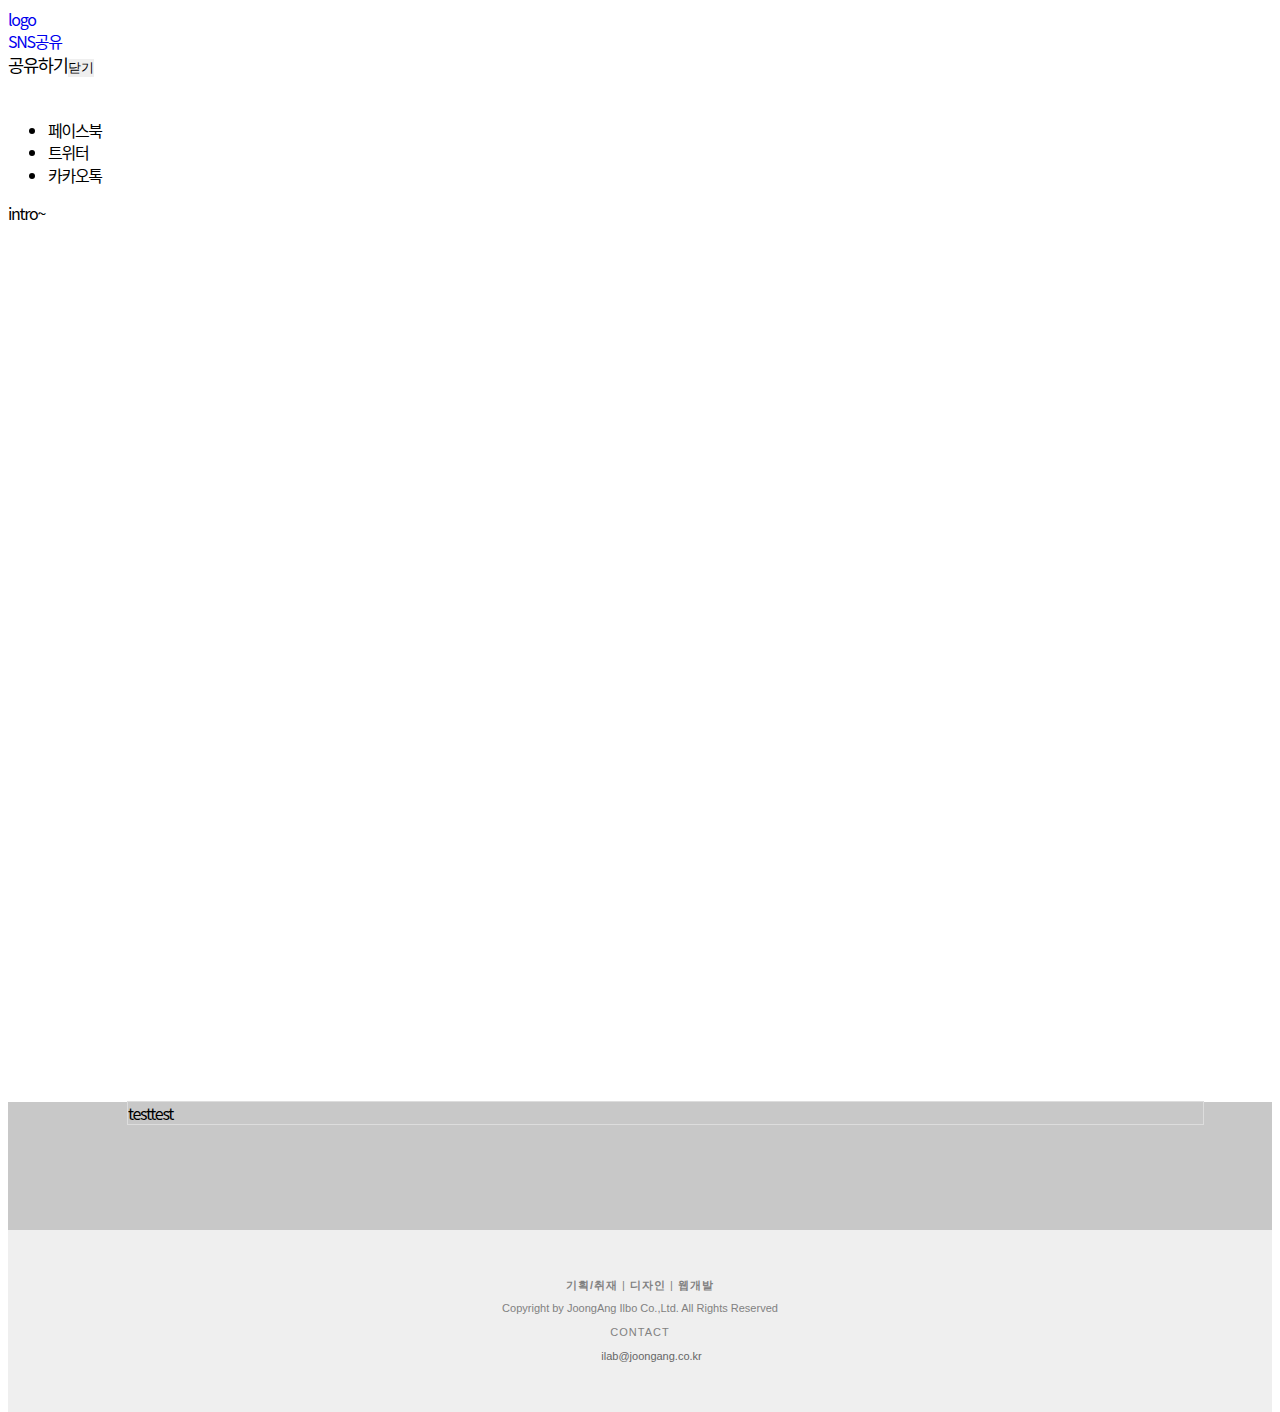
==== mobile/index.html @ ae40630e "default 적용" ====
<!DOCTYPE html>
<html lang="ko">
<head>
    <meta charset="UTF-8">
    <title>mobile page test</title>
    <link rel="shortcut icon" type="image/x-icon" href="/common/img/favicon.ico">
    <meta name="viewport" content="width=device-width, initial-scale=1">
    <meta http-equiv="X-UA-Compatible" content="IE=edge">
    <meta name="mobile-web-app-capable" content="yes">
    <meta name="apple-mobile-web-app-capable" content="yes">
    <meta name="format-detection" content="telephone=no">
    <meta name="description" content="">
    <meta name="author" content="Innovation Lab">
    <meta name="keyword" content="">
    <meta name="twitter:card" content="summary_large_image" />
    <meta name="twitter:title" content="" />
    <meta name="twitter:description" content="">
    <meta name="twitter:image:src" content="">
    <meta property="og:type" content="article">
    <meta property="og:title" content="">
    <meta property="og:description" content="">
    <meta property="og:url" content="">
    <meta property="og:image" content="">
    <meta property="og:image:type" content="image/jpeg">
    <meta property="og:image:width" content="1200">
    <meta property="og:image:height" content="628">
    <meta property="og:site_name" content="">
    <meta property="og:locale" content="ko_KR">
    <meta property="article:author" content="">
    <meta property="article:publisher" content="">
    
    <script>
        /*
        if( navigator.userAgent.toUpperCase().indexOf("MOBI") < 0) {
            location.replace("/project/ktng_csr/");
        }
        */
    </script>

    <!-- Content Style -->
    <!--
    <link rel="stylesheet" href="/common/css/common_m.css?v=1">
    <link rel="stylesheet" href="/project/ktng_csr/css/swiper.min.css">
    <link rel="stylesheet" href="/project/ktng_csr/mobile/css/style.css?v=8">
    -->
    <link rel="stylesheet" href="https://innovationlab.co.kr/common/css/common_m.css?v=1">
    <link rel="stylesheet" href="../css/swiper.min.css">
    <link rel="stylesheet" href="css/mobile_style.css">
    <!-- // Content Style -->

    <!-- Common JS -->
    <!--
    <script src="/project/ktng_csr/js/jquery-1.12.4.min.js"></script>
    <script src="/common/js/transparency.js"></script>
    <script src="/common/js/jquery.utils.js"></script>
    <script src="/common/js/utils.js"></script>
    <script src="/common/js/layout.js"></script>
    <script src="/common/js/kakao.min.js"></script>
    <script src="https://developers.kakao.com/sdk/js/kakao.min.js"></script>
    -->
    <script src="../js/jquery-2.2.4.min.js"></script>
    <!-- // Common JS -->

    <!-- Custom JS -->
    <!--
    <script src="/project/ktng_csr/js/TweenMax.min.js"></script>
    <script src="/project/ktng_csr/js/ScrollMagic.min.js"></script>
    <script src="/project/ktng_csr/js/animation.gsap.min.js"></script>
    <script src="/project/ktng_csr/js/debug.addIndicators.min.js"></script>
    <script src="/project/ktng_csr/js/swiper.min.js"></script>
    <script src="/project/ktng_csr/mobile/js/functions.js"></script>
    -->
    <!-- <script src="../js/TweenMax.min.js"></script> -->
    <script src="../js/gsap.min.js"></script>
    <script src="../js/MorphSVGPlugin.min.js"></script>
    <script src="../js/DrawSVGPlugin.min.js"></script>
    <script src="../js/ScrollMagic.min.js"></script>
    <script src="../js/ScrollToPlugin.min.3.3.4.js"></script>
    <script src="../js/animation.gsap.min.js"></script>
    <script src="../js/debug.addIndicators.min.js"></script>
    <script src="../js/jquery.rwdImageMaps.min.js"></script>
    <script src="../js/swiper.min.js"></script>
    <script src="../mobile/js/functions.js"></script>
    <!-- // Custom JS -->

    <!-- Default(SNS, Analytics) JS -->
    
</head>
<body>

<div id="viewport">
    <!-- 상단공통 -->
    <div id="roof" class="rooftop on">
        <div class="forehead">
            <div class="brandsolution-logo"><a href="/" title="Innovation Lab"></a></div>
            <div class="brand-identity">
                    <a href="#viewport">
                        <!-- <img src="../img/logo.png?2" alt="SIMMONS" width="55px" height="45px" /> -->
                        logo
                    </a>
            </div>
            <div class="sns-share-box">
                <a href="#snsMore" class="btn-sns-more">SNS공유</a>
            </div>
        </div>
        <!-- SNS공유모달 -->
        <div id="snsMore" class="sns-modal">
            <div class="cover"></div>
            <div class="sns-modal-inner">
                <div class="modal-head">
                    공유하기<button type="button" class="close-modal">닫기</button>
                </div>
                <ul class="sns-list">
                    <li><a onclick="javascript:fnSendSns('facebook');" class="sns-fb" title="facebook"><i></i><span>페이스북</span></a></li>
                    <li><a onclick="javascript:fnSendSns('twitter');" class="sns-tw" title="twitter"><i></i><span>트위터</span></a></li>
                    <li><a onclick="javascript:fnSendSns('kakaotalk','','');"  ontouchend="javascript:fnSendSns('kakaotalk','','');" class="sns-kt"><i></i><span>카카오톡</span></a></li>
                </ul>
            </div>
        </div>
        <!-- //SNS공유모달 -->
    </div>
    <!-- //상단공통 -->
    <!-- 콘텐츠 -->
    <main id="container" class="content_wrap">
        <section id="intro">
            intro~
        </section>

        <section id="feature1" class="ja_section_wrap" ja-section-title="섹션1">
            <div class="box">
                testtest
            </div>
        </section>

        <div class="copyright">
            <div class="wrap">
                <div class="copy_left">
                    <p class="p-text">
                        <span class="bold">기획/취재</span> |
                        <span class="bold">디자인</span> |
                        <span class="bold">웹개발</span>
                    </p>
                    <p>Copyright by JoongAng Ilbo Co.,Ltd. All Rights Reserved</p>
                </div>

                <div class="copy_right">
                    <p class="p-text"><span class="">CONTACT</span></p>
                    <p class="p_colnom"><a href="mailto:ilab@joongang.co.kr" id="btnContact" class="footer_mail"><i></i> ilab@joongang.co.kr</a></p>
                </div>
            </div>
        </div>
    </main>
<!-- // 콘텐츠 -->
<!-- <input type="hidden" id="jaHeightSec" value="20"> -->
</div>
</body>
</html>
---- mobile/css/mobile_style.css ----
@charset "UTF-8";
@font-face {
  font-family: 'Noto Serif';
  font-weight: 400;
  src: url("../../fonts/NotoSerifKR-Regular.eot");
  src: url("../../fonts/NotoSerifKR-Regular.woff") format("woff"), url("../../fonts/NotoSerifKR-Regular.otf") format("truetype");
}

@font-face {
  font-family: 'Noto Sans CJK KR';
  font-weight: 100;
  src: url("../../fonts/NotoSansCJKkr-Thin.eot");
  src: url("../../fonts/NotoSansCJKkr-Thin.woff") format("woff"), url("../../fonts/NotoSansCJKkr-Thin.otf") format("truetype");
}

@font-face {
  font-family: 'Noto Sans CJK KR';
  font-weight: 200;
  src: url("../../fonts/NotoSansCJKkr-Light.eot");
  src: url("../../fonts/NotoSansCJKkr-Light.woff") format("woff"), url("../../fonts/NotoSansCJKkr-Light.otf") format("truetype");
}

@font-face {
  font-family: 'Noto Sans CJK KR';
  font-weight: 300;
  src: url("../../fonts/NotoSansCJKkr-DemiLight.eot");
  src: url("../../fonts/NotoSansCJKkr-DemiLight.woff") format("woff"), url("../../fonts/NotoSansCJKkr-DemiLight.otf") format("truetype");
}

@font-face {
  font-family: 'Noto Sans CJK KR';
  font-weight: 400;
  src: url("../../fonts/NotoSansCJKkr-Regular.eot");
  src: url("../../fonts/NotoSansCJKkr-Regular.woff") format("woff"), url("../../fonts/NotoSansCJKkr-Regular.otf") format("truetype");
}

@font-face {
  font-family: 'Noto Sans CJK KR';
  font-weight: 500;
  src: url("../../fonts/NotoSansCJKkr-Medium.eot");
  src: url("../../fonts/NotoSansCJKkr-Medium.woff") format("woff"), url("../../fonts/NotoSansCJKkr-Medium.otf") format("truetype");
}

@font-face {
  font-family: 'Noto Sans CJK KR';
  font-weight: 600;
  src: url("../../fonts/NotoSansCJKkr-Bold.eot");
  src: url("../../fonts/NotoSansCJKkr-Bold.woff") format("woff"), url("../../fonts/NotoSansCJKkr-Bold.otf") format("truetype");
}

@font-face {
  font-family: 'Noto Sans CJK KR';
  font-weight: 700;
  src: url("../../fonts/NotoSansCJKkr-Black.eot");
  src: url("../../fonts/NotoSansCJKkr-Black.woff") format("woff"), url("../../fonts/NotoSansCJKkr-Black.otf") format("truetype");
}

body {
  height: 100vh;
  font-family: 'Noto Sans CJK KR', sans-serif;
  line-height: 1.4;
  letter-spacing: -0.08em;
}

h2, h3 {
  font-family: 'Noto Sans CJK KR', sans-serif;
}

h2 {
  font-size: 1.563rem;
  line-height: 1.25;
  letter-spacing: -0.062em;
  color: #1d1d1d;
  font-weight: normal;
}

h2 + p {
  max-width: 600px;
  font-size: 1rem;
}

h2 strong {
  font-weight: 600;
}

section {
  position: relative;
  padding: 2.8125rem 0;
}

a {
  text-decoration: none;
}

em {
  font-style: normal;
}

button {
  padding: 0;
  border: 0 none;
  cursor: pointer;
}

* {
  -webkit-box-sizing: border-box;
          box-sizing: border-box;
}

p {
  word-break: keep-all;
}

.hide {
  position: absolute;
  width: 0;
  height: 0;
  overflow: hidden;
  font: 0/0 Sans-serif;
  visibility: hidden;
}

:focus {
  outline: none;
}

.sns-modal .modal-head {
  height: 50px;
  font-size: 1.1em;
}

.brand-identity img {
  top: 0;
}

.video_wrap {
  font: 0/0 arial;
}

video {
  display: block;
  width: 100%;
}

/* 하단 카피라이트 관련 클레스 영역 */
.copyright {
  font-family: sans-serif;
  position: relative;
  padding: 40px 0;
  text-align: center;
  font-size: .75rem;
  font-weight: 200;
  background: #efefef;
  color: #818181;
}

.copyright p {
  letter-spacing: 0;
  height: 16px;
  font-size: .688rem;
  margin: 8px 0;
}

.copyright p .bold {
  font-weight: 700;
}

.copyright p.p-text {
  font-weight: 400;
  letter-spacing: 1px;
  height: 15px;
  margin: 8px 0;
  color: #818181;
}

.copyright p.eng01 {
  font-weight: 400;
  letter-spacing: 1px;
  height: 24px;
  font-size: .6rem;
  padding-top: 0px;
  margin: 0px 0 30px 0;
}

.copyright .copyrightfooter_btnset {
  position: absolute;
  bottom: 0;
  width: 100%;
}

.copyright .copyrightfooter_btnset:after {
  clear: both;
  content: '';
  display: table;
}

.copyright .copyrightfooter_btnset .copy_footer_btn1 {
  text-align: center;
  min-height: 40px;
  line-height: 40px;
  letter-spacing: .5px;
  border-top: 1px solid #ccc;
}

.copyright .copyrightfooter_btnset .copy_footer_btn2 {
  float: left;
  position: relative;
  width: 50%;
  text-align: center;
  min-height: 40px;
  line-height: 40px;
  letter-spacing: .5px;
  border-top: 1px solid #ccc;
}

.copyright .copyrightfooter_btnset .copy_footer_btn2:before {
  content: '';
  position: absolute;
  top: 0;
  left: 0;
  width: 1px;
  height: 100%;
  background: #ccc;
}

.copyright .copyrightfooter_btnset .footer_tel {
  -webkit-transition: color .3s ease;
  transition: color .3s ease;
  color: #818181;
  text-decoration: none;
}

.copyright .copyrightfooter_btnset .footer_tel i {
  top: 2px;
  width: 16px;
  height: 16px;
  background: url(/ilab/img/sprite.png?v=2) no-repeat -170px 0;
  background-size: 200px;
  position: relative;
  display: inline-block;
  margin-right: 0px;
  vertical-align: baseline;
  margin-left: 10px;
  opacity: 0.5;
}

.copyright .footer_mail {
  -webkit-transition: color .3s ease;
  transition: color .3s ease;
  color: #666;
  text-decoration: none;
}

.copyright .footer_mail i {
  width: 18px;
  height: 12px;
  background: url(/ilab/img/sprite.png?v=2) no-repeat -150px 0;
  background-size: 200px;
  position: relative;
  display: inline-block;
  margin-right: 2px;
  vertical-align: baseline;
  opacity: 0.5;
}

/* 하단 카피라이트 관련 클레스 영역 끝 */
#intro {
  min-height: 100vh;
  padding: 0;
  width: 100%;
  overflow: hidden;
}

#feature1 {
  width: 100%;
  height: 10vw;
  padding: 0;
  background: #c8c8c8;
}

#feature1 .box {
  position: absolute;
  width: 84vw;
  top: 0;
  left: 50%;
  margin: 0 0 0 -40vw;
  outline: 1px solid #ddd;
}

.feature1_pin {
  background: #000;
}
/*# sourceMappingURL=mobile_style.css.map */
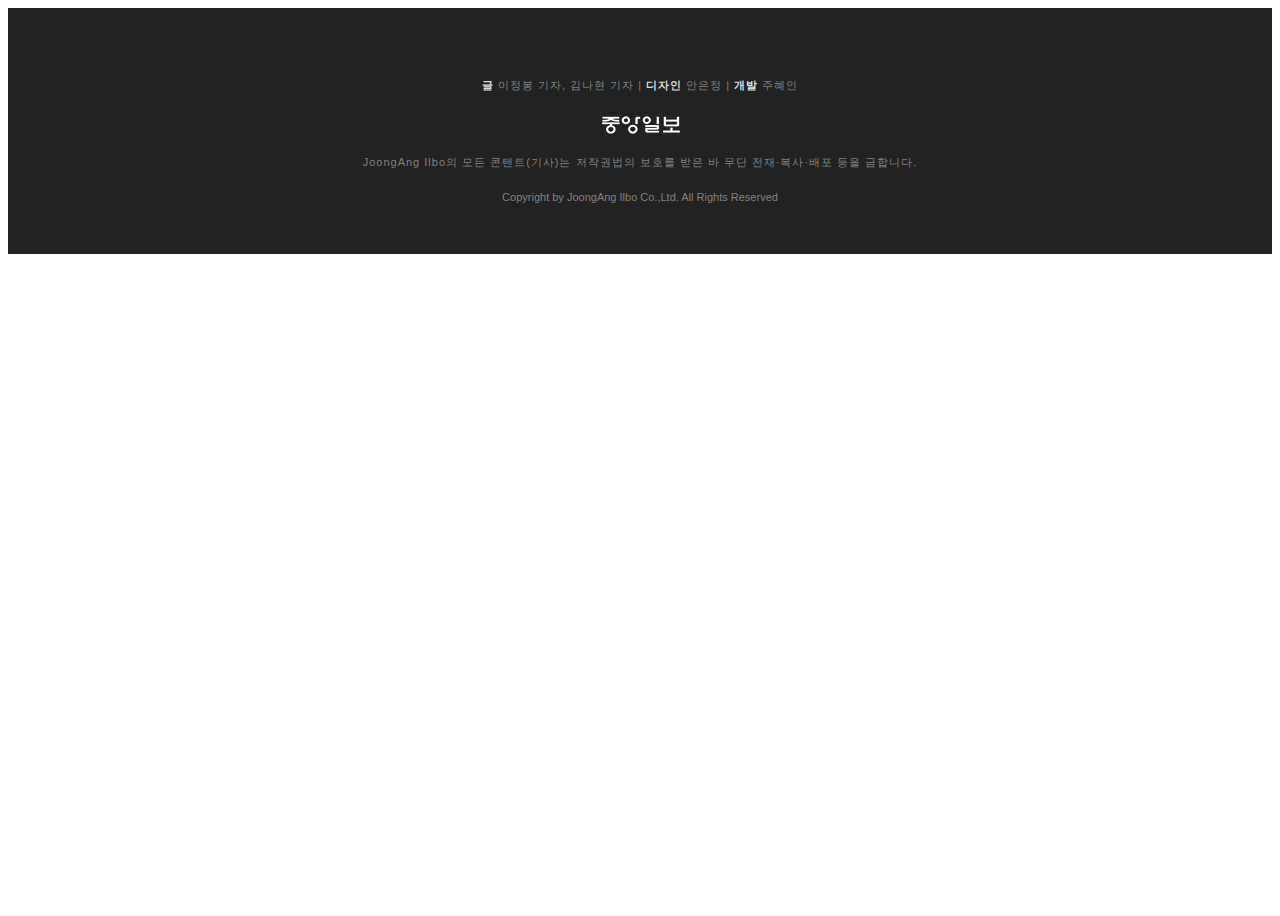
==== commit d4cbe677: "pc페이지 작업" ====
--- a/mobile/index.html
+++ b/mobile/index.html
@@ -72,15 +72,16 @@
     -->
     <!-- <script src="../js/TweenMax.min.js"></script> -->
     <script src="../js/gsap.min.js"></script>
-    <script src="../js/MorphSVGPlugin.min.js"></script>
-    <script src="../js/DrawSVGPlugin.min.js"></script>
+    <!-- <script src="../js/MorphSVGPlugin.min.js"></script> -->
+    <!-- <script src="../js/DrawSVGPlugin.min.js"></script> -->
     <script src="../js/ScrollMagic.min.js"></script>
     <script src="../js/ScrollToPlugin.min.3.3.4.js"></script>
     <script src="../js/animation.gsap.min.js"></script>
-    <script src="../js/debug.addIndicators.min.js"></script>
-    <script src="../js/jquery.rwdImageMaps.min.js"></script>
+    <!-- <script src="../js/debug.addIndicators.min.js"></script> -->
+    <!-- <script src="../js/jquery.rwdImageMaps.min.js"></script> -->
     <script src="../js/swiper.min.js"></script>
     <script src="../mobile/js/functions.js"></script>
+    <script src="../mobile/js/main.js"></script>
     <!-- // Custom JS -->
 
     <!-- Default(SNS, Analytics) JS -->
@@ -92,60 +93,38 @@
     <!-- 상단공통 -->
     <div id="roof" class="rooftop on">
         <div class="forehead">
-            <div class="brandsolution-logo"><a href="/" title="Innovation Lab"></a></div>
-            <div class="brand-identity">
-                    <a href="#viewport">
-                        <!-- <img src="../img/logo.png?2" alt="SIMMONS" width="55px" height="45px" /> -->
-                        logo
-                    </a>
-            </div>
+            <div class="brandsolution-logo"><a href="https://news.joins.com/">중앙일보</a></div>
+            <div class="brand-identity"></div>
             <div class="sns-share-box">
-                <a href="#snsMore" class="btn-sns-more">SNS공유</a>
-            </div>
-        </div>
-        <!-- SNS공유모달 -->
-        <div id="snsMore" class="sns-modal">
-            <div class="cover"></div>
-            <div class="sns-modal-inner">
-                <div class="modal-head">
-                    공유하기<button type="button" class="close-modal">닫기</button>
-                </div>
-                <ul class="sns-list">
-                    <li><a onclick="javascript:fnSendSns('facebook');" class="sns-fb" title="facebook"><i></i><span>페이스북</span></a></li>
-                    <li><a onclick="javascript:fnSendSns('twitter');" class="sns-tw" title="twitter"><i></i><span>트위터</span></a></li>
-                    <li><a onclick="javascript:fnSendSns('kakaotalk','','');"  ontouchend="javascript:fnSendSns('kakaotalk','','');" class="sns-kt"><i></i><span>카카오톡</span></a></li>
+                <ul>
+                    <li><a href="#" onclick="fnSendSns(&#39;facebook&#39;);return false;" class="sns-fb" title="페이스북"></a></li>
+                    <li><a href="#" onclick="fnSendSns(&#39;twitter&#39;);return false;" class="sns-tw" title="트위터"></a></li>
+                    <li><a href="javascript:fnSendSns('kakaostory');" class="kakao" title="카카오톡 공유"></a></li>
                 </ul>
             </div>
         </div>
-        <!-- //SNS공유모달 -->
+
     </div>
     <!-- //상단공통 -->
     <!-- 콘텐츠 -->
     <main id="container" class="content_wrap">
-        <section id="intro">
-            intro~
-        </section>
+        
 
-        <section id="feature1" class="ja_section_wrap" ja-section-title="섹션1">
-            <div class="box">
-                testtest
-            </div>
-        </section>
 
         <div class="copyright">
             <div class="wrap">
                 <div class="copy_left">
                     <p class="p-text">
-                        <span class="bold">기획/취재</span> |
-                        <span class="bold">디자인</span> |
-                        <span class="bold">웹개발</span>
+                        <span class="bold">글</span> 이정봉 기자, 김나현 기자 |
+                        <span class="bold">디자인</span> 안은정 |
+                        <span class="bold">개발</span> 주혜인
                     </p>
-                    <p>Copyright by JoongAng Ilbo Co.,Ltd. All Rights Reserved</p>
                 </div>
+                <div class="copy_logo"></div>
 
                 <div class="copy_right">
-                    <p class="p-text"><span class="">CONTACT</span></p>
-                    <p class="p_colnom"><a href="mailto:ilab@joongang.co.kr" id="btnContact" class="footer_mail"><i></i> ilab@joongang.co.kr</a></p>
+                    <p class="p-text">JoongAng Ilbo의 모든 콘텐트(기사)는 저작권법의 보호를 받은 바 무단 전재·복사·배포 등을 금합니다. </p>
+                    <p>Copyright by JoongAng Ilbo Co.,Ltd. All Rights Reserved</p>
                 </div>
             </div>
         </div>
--- a/mobile/css/mobile_style.css
+++ b/mobile/css/mobile_style.css
@@ -290,4 +290,90 @@
 .feature1_pin {
   background: #000;
 }
+
+.brandsolution-logo a {
+  display: inline-block;
+  width: 62px;
+  height: 15px;
+  background: url(https://images.joins.com/newsroom/common/logo_svg_new.svg) no-repeat;
+  background-size: contain;
+  text-indent: -9999px;
+}
+
+.rooftop {
+  background: #222;
+}
+
+.sns-share-box {
+  margin: 5px 14px;
+  position: absolute;
+  top: 7px;
+  right: 0px;
+  width: 95px;
+  height: 36px;
+}
+
+.sns-share-box li {
+  display: inline-block;
+  position: relative;
+  margin-right: 3px;
+  width: 25px;
+  height: 25px;
+}
+
+.sns-share-box li a {
+  width: 25px;
+  height: 25px;
+  display: inline-block;
+}
+
+.sns-share-box a.sns-fb {
+  background: url(https://images.joins.com/newsroom/common/j_special_icon.png) no-repeat 0 -41px;
+  background-size: 200px 200px;
+}
+
+.sns-share-box a.sns-tw {
+  background: url(https://images.joins.com/newsroom/common/j_special_icon.png) no-repeat -25px 0;
+}
+
+.sns-share-box a.kakao {
+  background: url(https://images.joins.com/newsroom/common/j_special_icon.png) no-repeat -51px 0;
+}
+
+.sns-share-box a.sns-fb:hover {
+  background: url(https://images.joins.com/newsroom/common/j_special_icon.png) no-repeat 0 -41px;
+  background-size: 200px 200px;
+}
+
+.sns-share-box a.sns-tw:hover {
+  background-position: -25px 0px;
+}
+
+.copyright {
+  background: #222;
+}
+
+.copyright p .bold {
+  color: #ddd;
+}
+
+.copyright p.p-text {
+  padding: 0 8px;
+}
+
+.copyright p {
+  margin-top: 20px;
+}
+
+.copyright .copy_logo {
+  width: 25%;
+  height: 46px;
+  background: url("../../img/j_logo.png");
+  background-repeat: no-repeat;
+  background-position: center center;
+  background-size: 83px 23px;
+  display: block;
+  text-align: center;
+  margin: 0 auto;
+}
 /*# sourceMappingURL=mobile_style.css.map */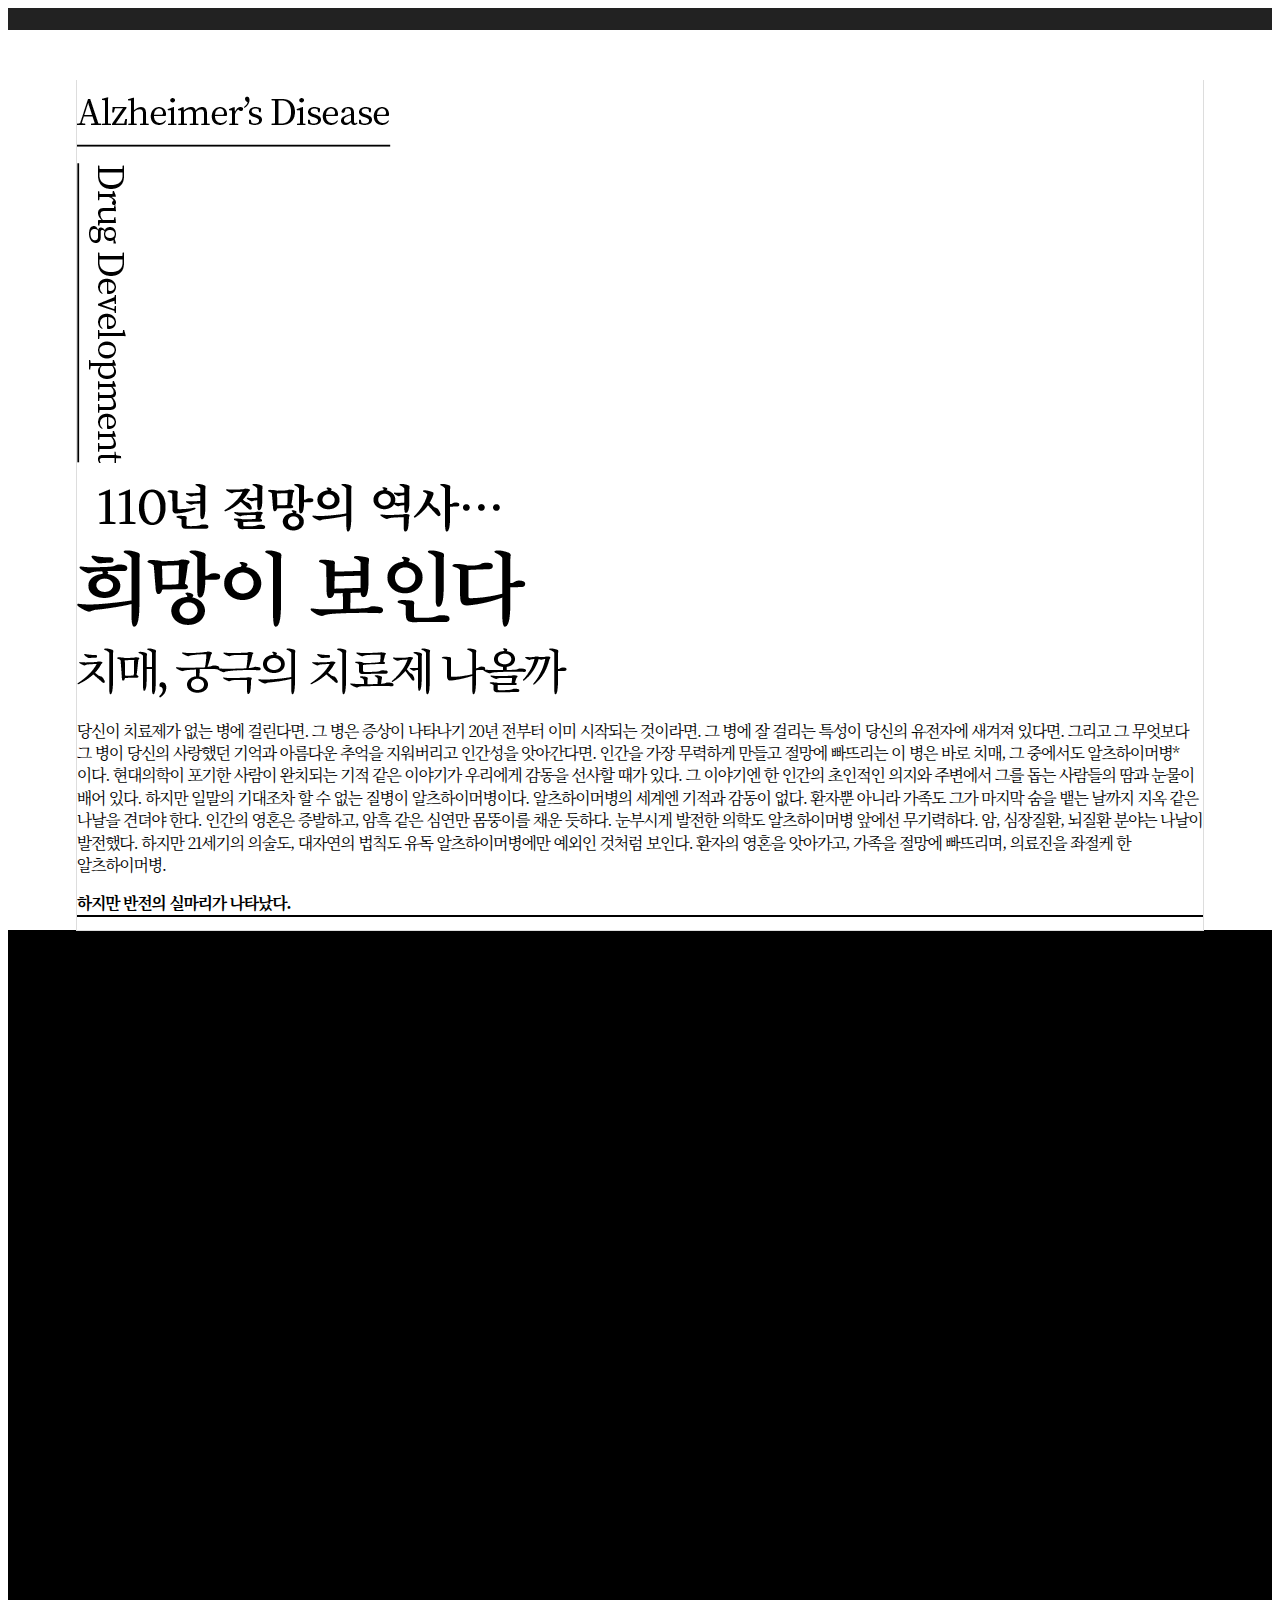
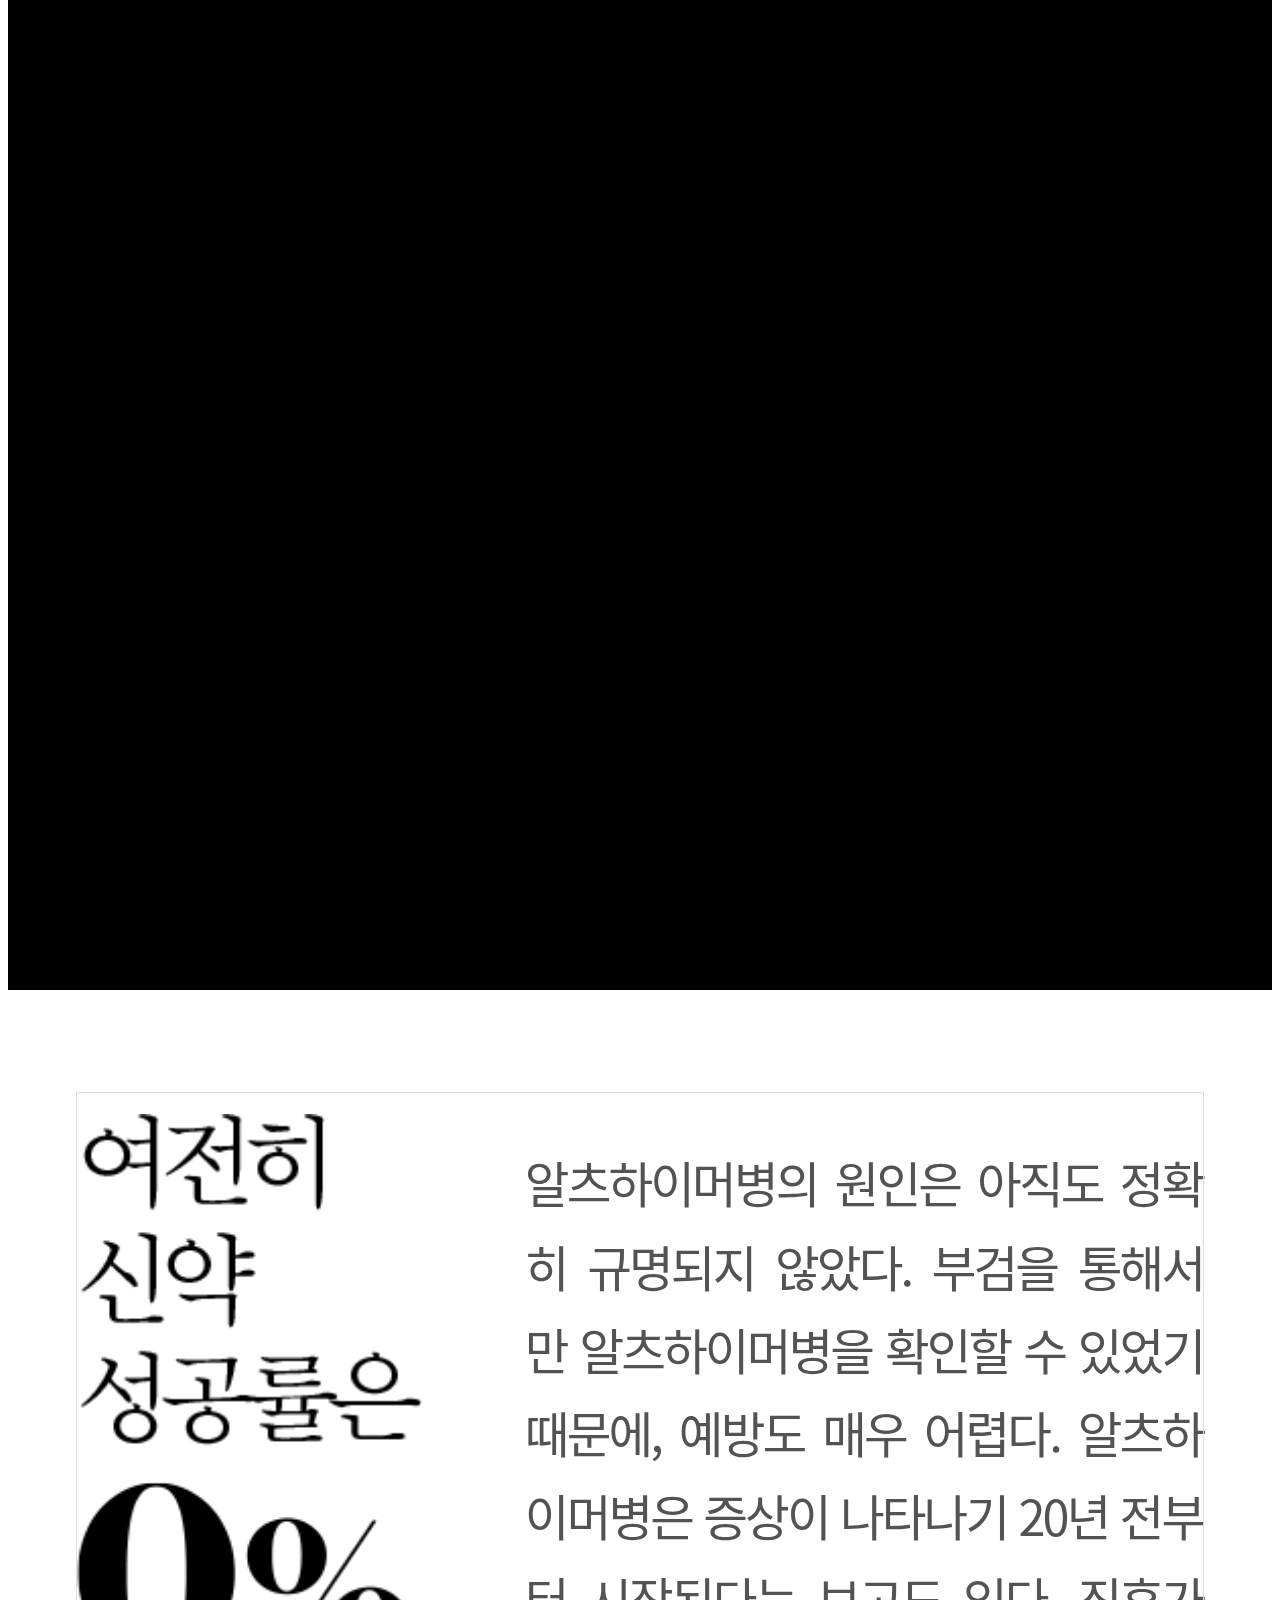
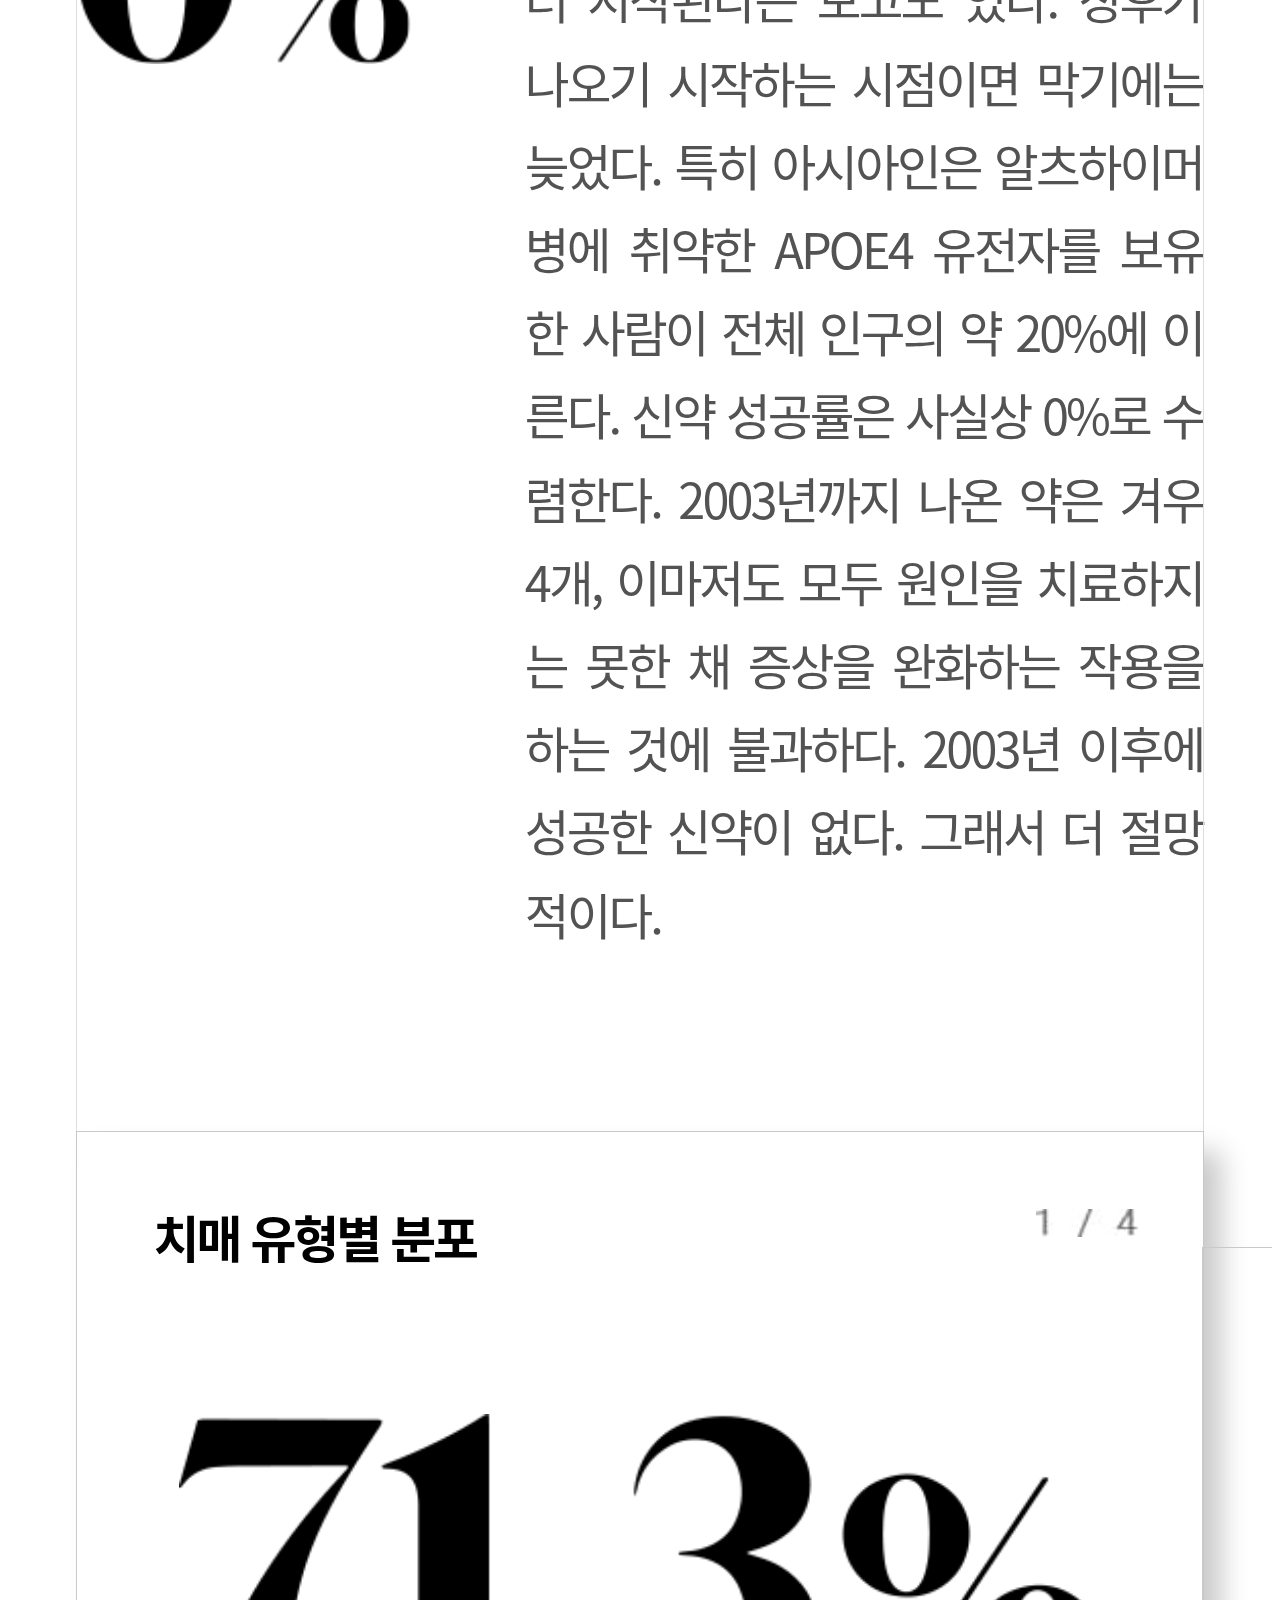
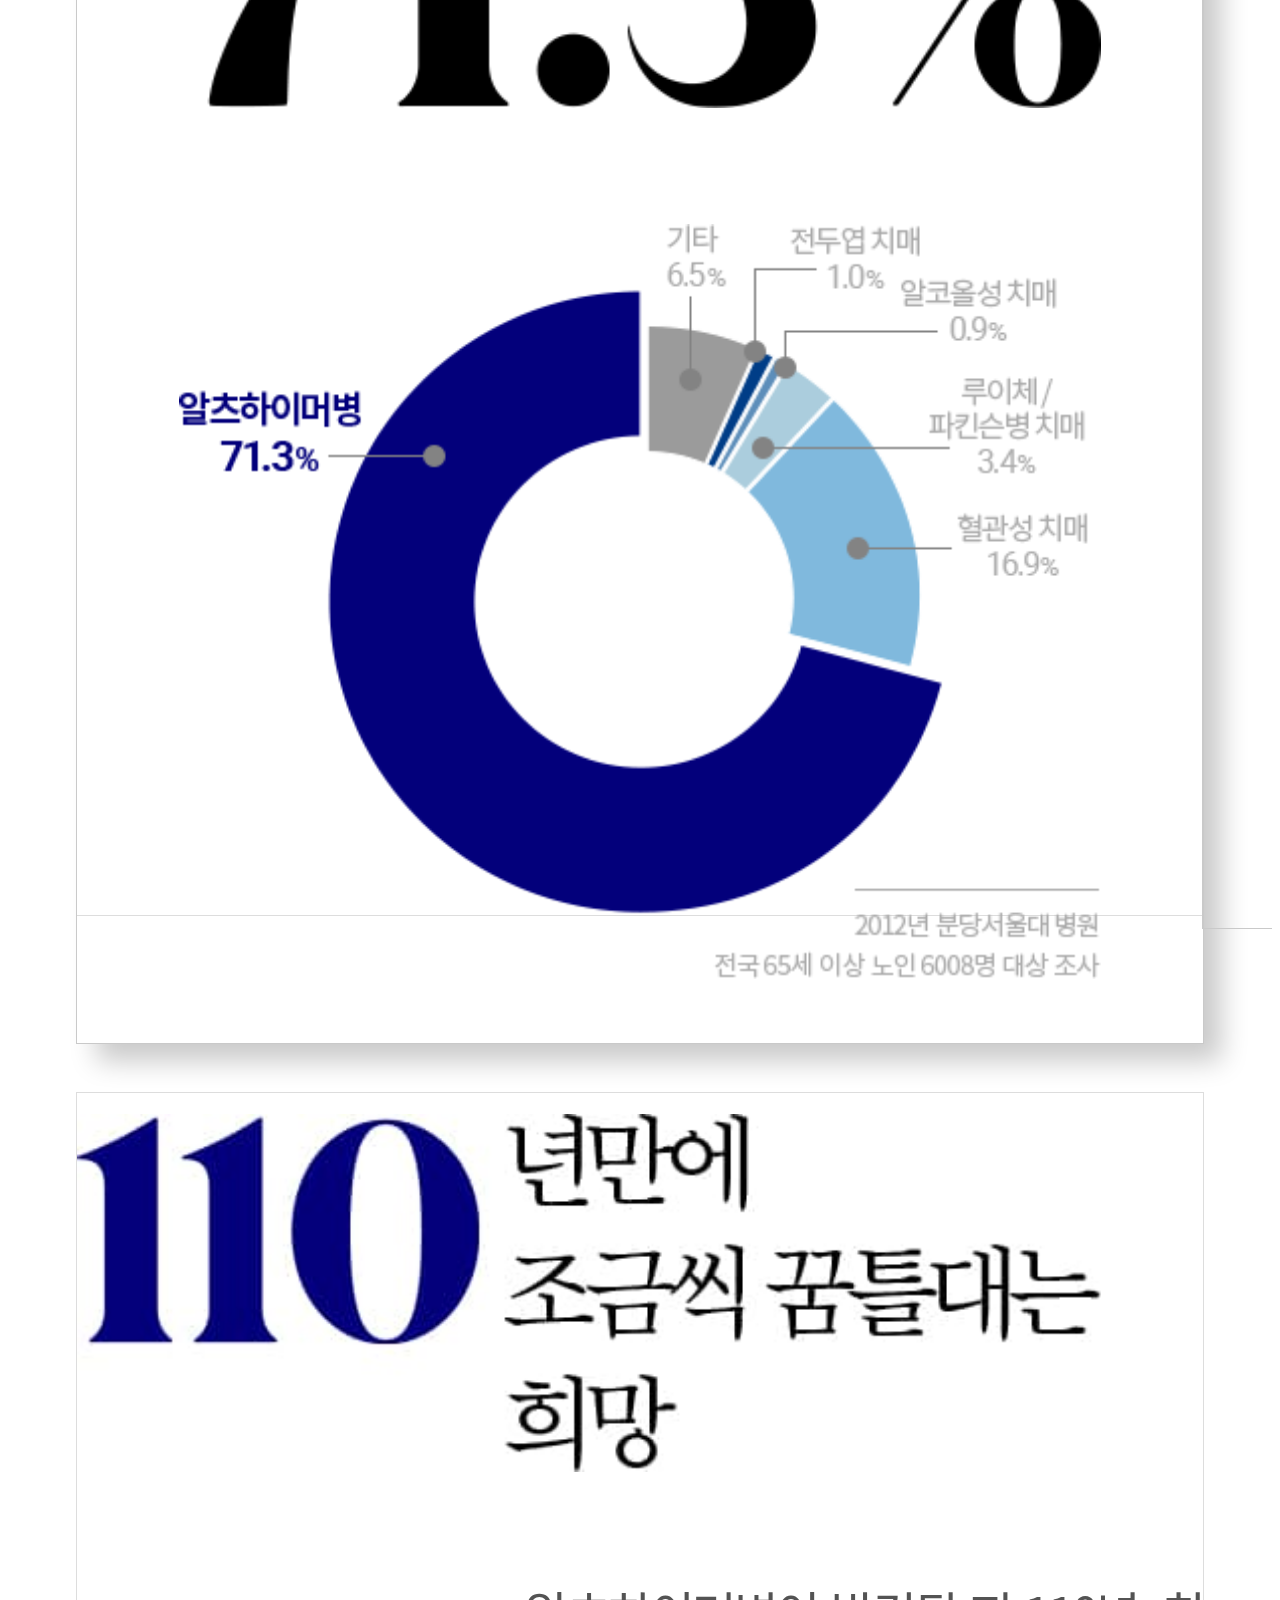
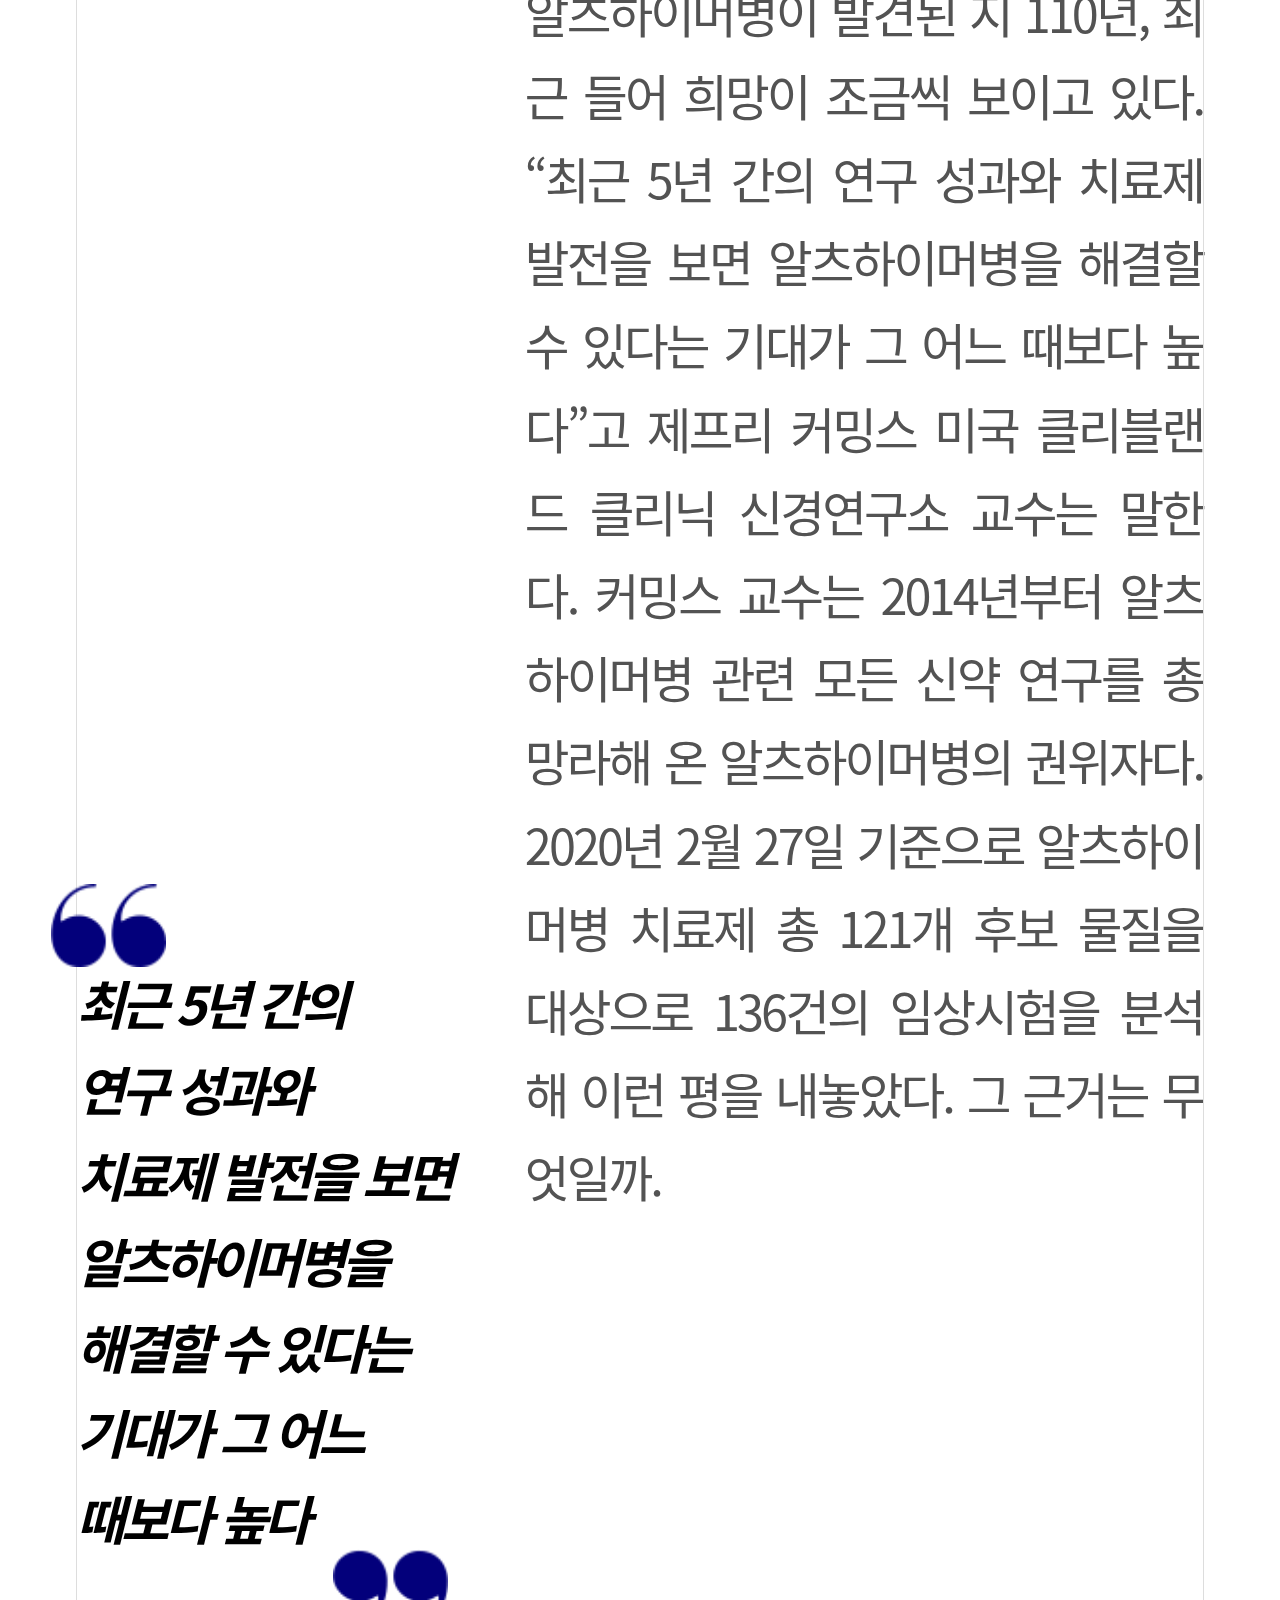
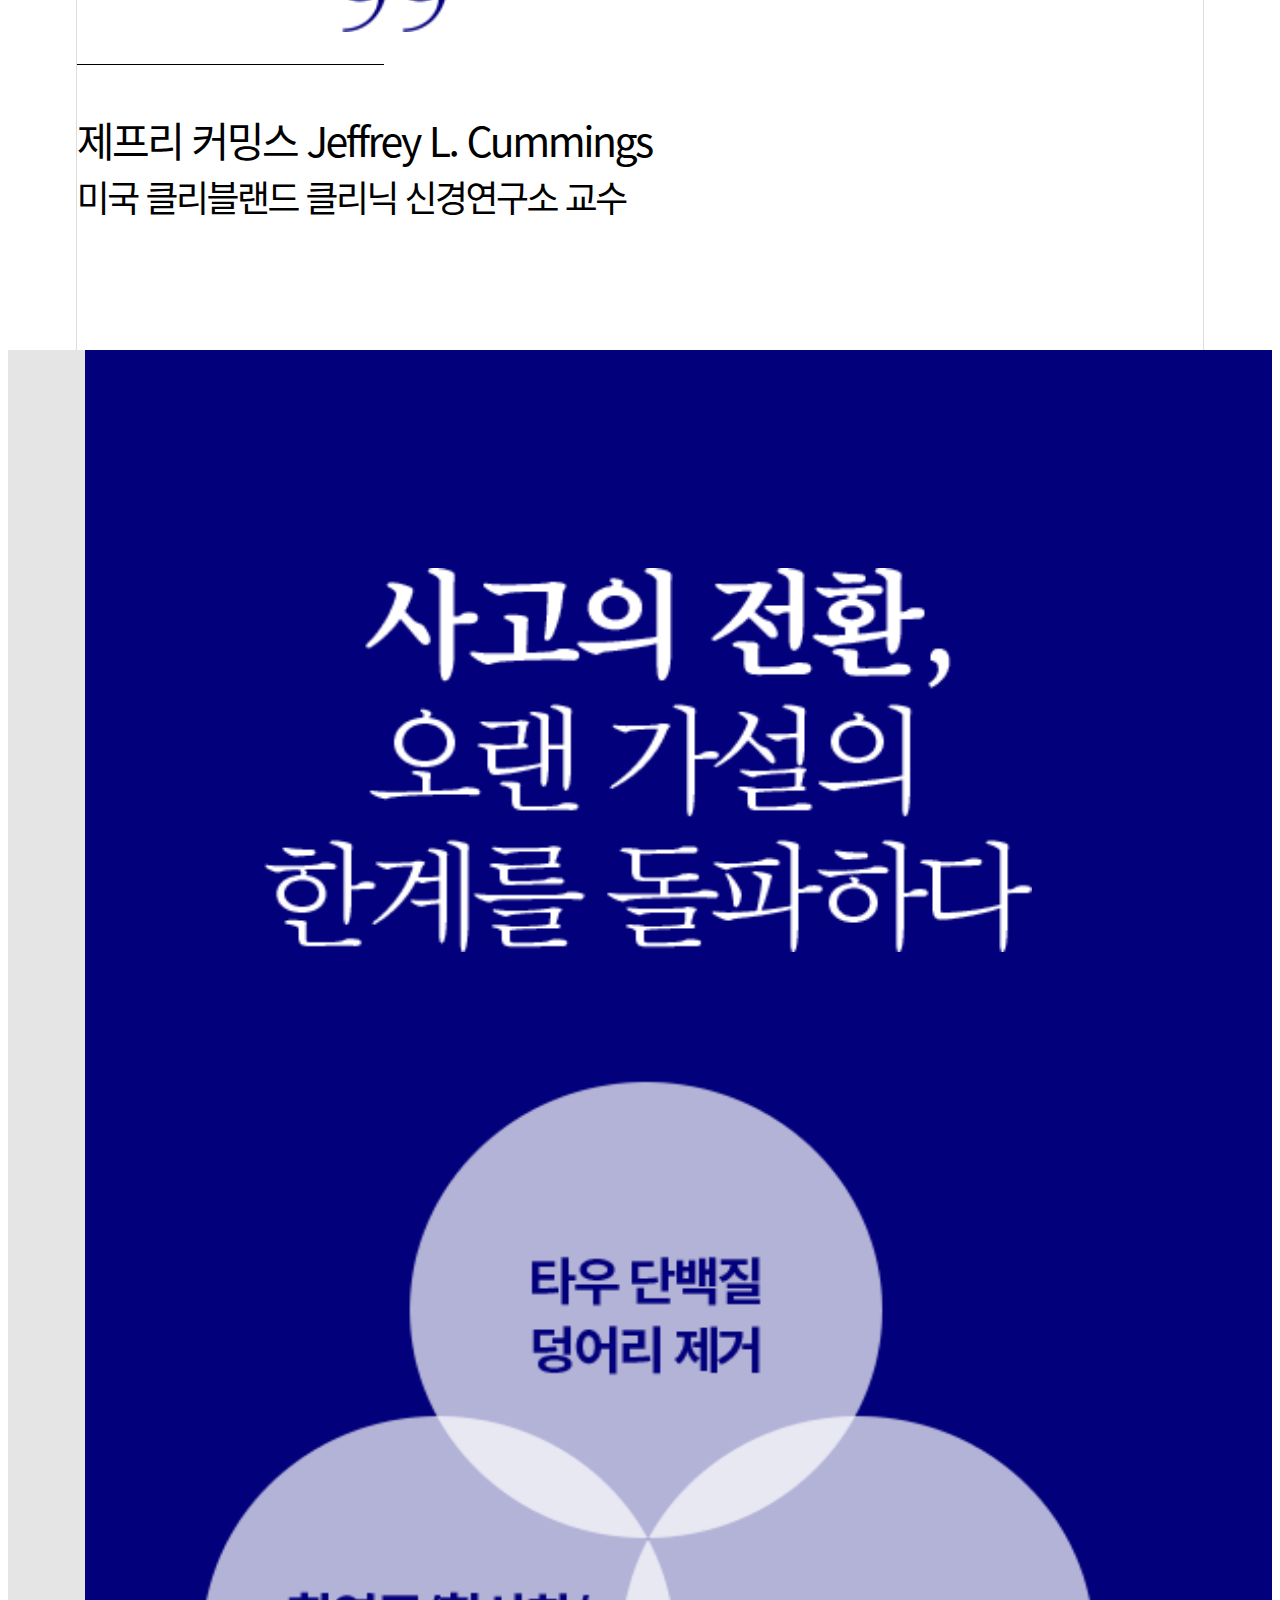
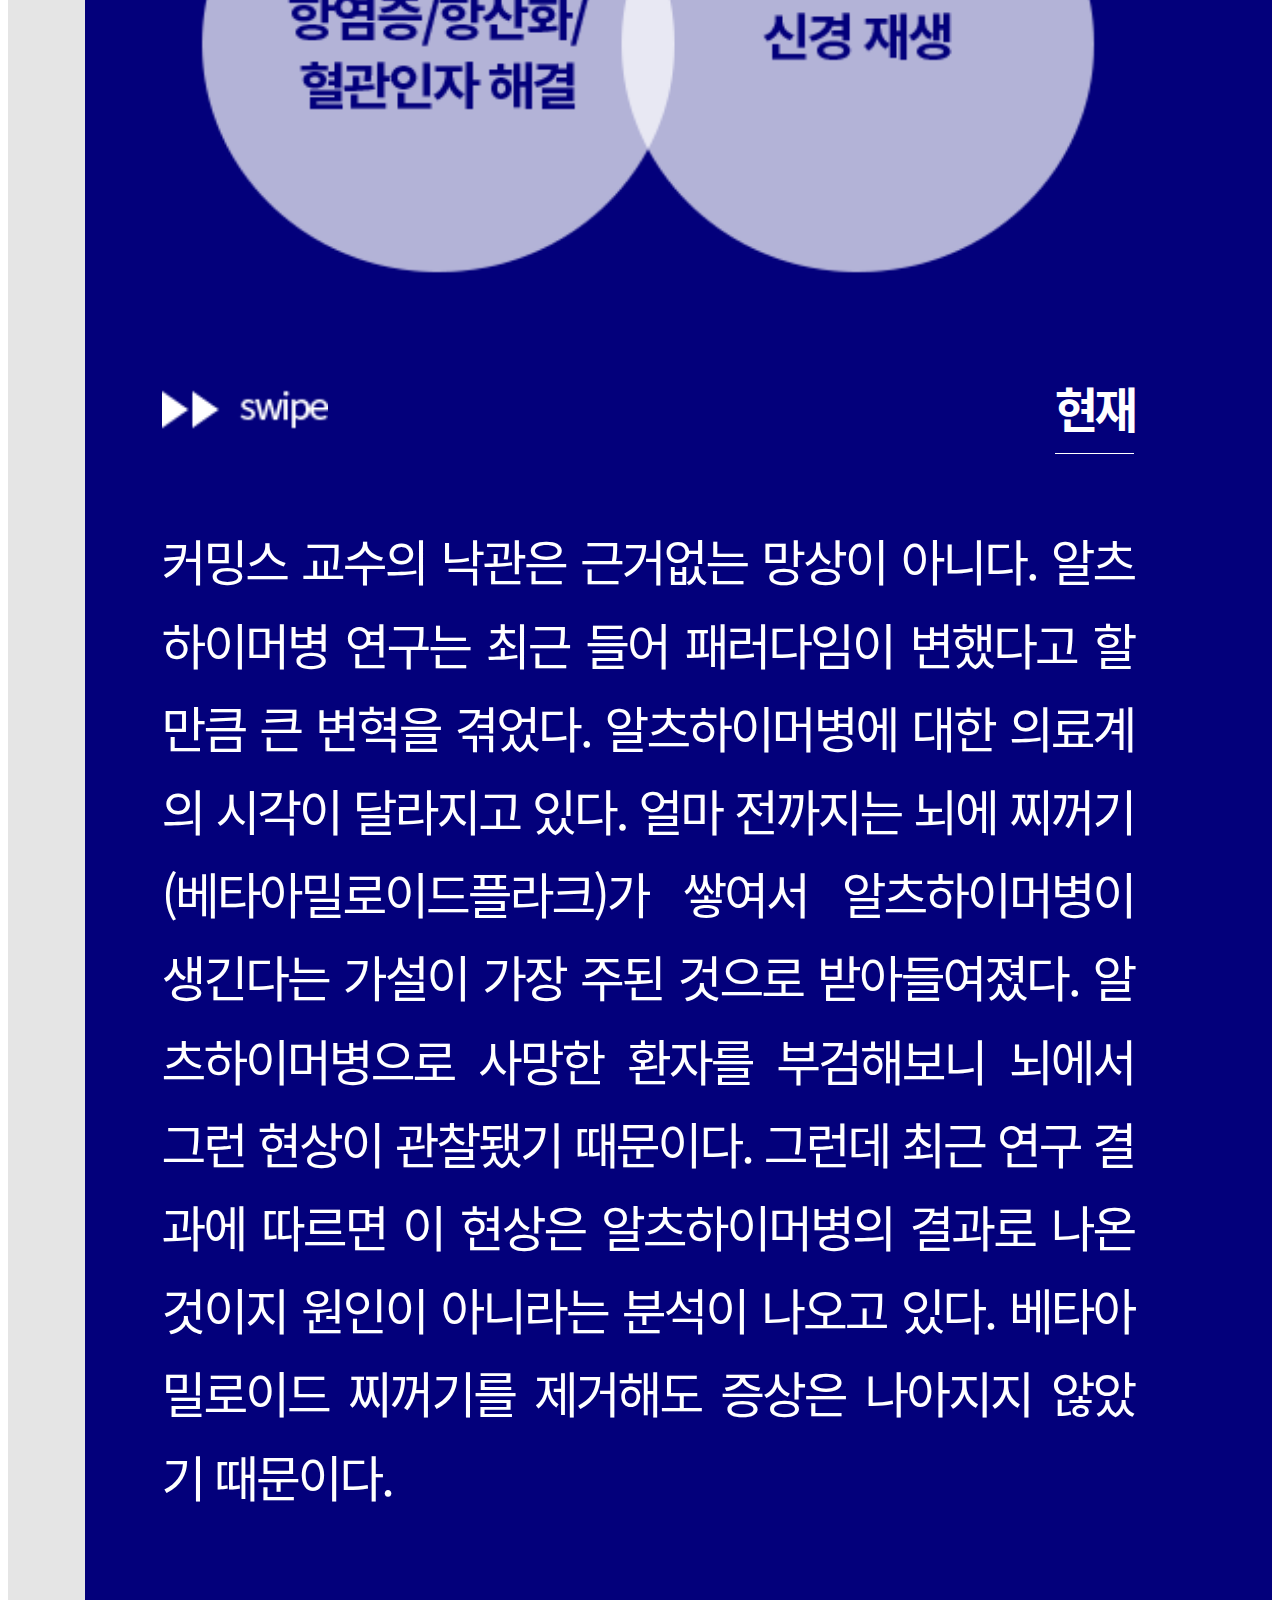
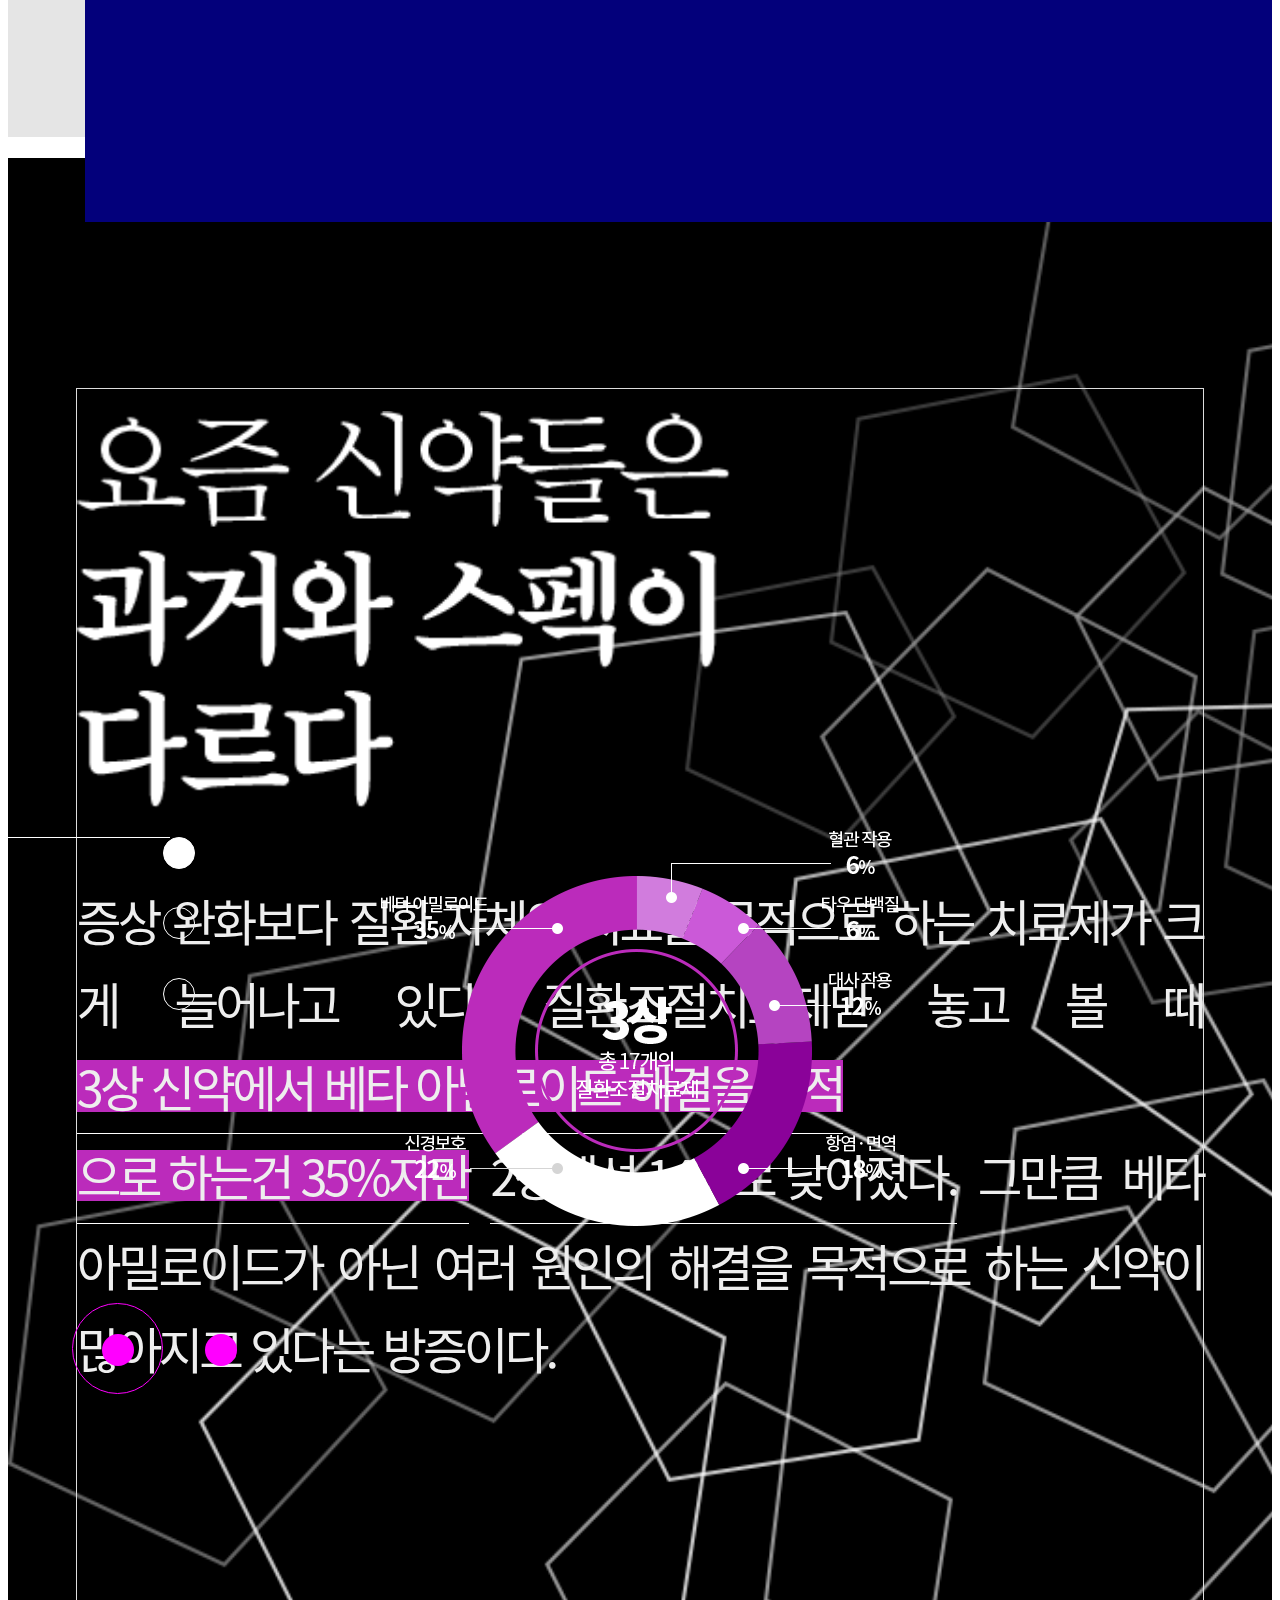
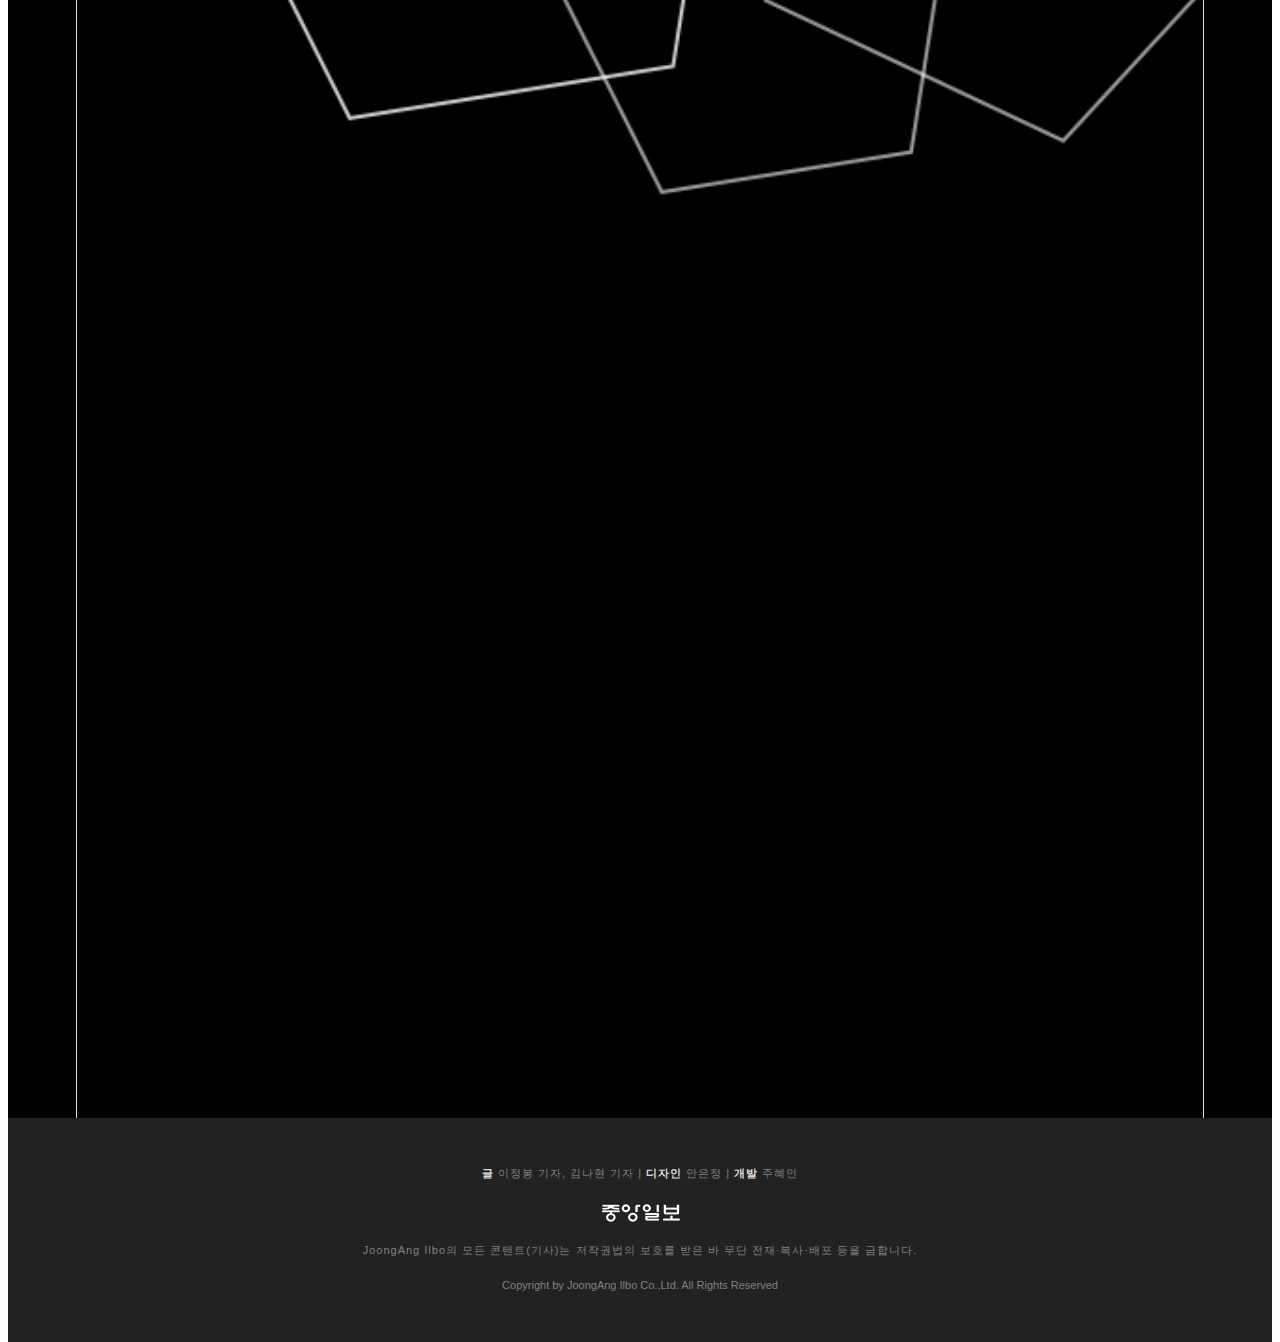
==== commit 4c8a2b2e: "모바일 작업 진행중" ====
--- a/mobile/index.html
+++ b/mobile/index.html
@@ -2,29 +2,29 @@
 <html lang="ko">
 <head>
     <meta charset="UTF-8">
-    <title>mobile page test</title>
+    <title>절망의 질병 치매, 궁극의 치료제 나올까</title>
     <link rel="shortcut icon" type="image/x-icon" href="/common/img/favicon.ico">
     <meta name="viewport" content="width=device-width, initial-scale=1">
     <meta http-equiv="X-UA-Compatible" content="IE=edge">
     <meta name="mobile-web-app-capable" content="yes">
     <meta name="apple-mobile-web-app-capable" content="yes">
     <meta name="format-detection" content="telephone=no">
-    <meta name="description" content="">
+    <meta name="description" content="알츠하이머성 치매, 발견된 지 110년 지났지만 치료제 개수는 0. 하지만 최근 반전의 실마리가 나타났다.">
     <meta name="author" content="Innovation Lab">
-    <meta name="keyword" content="">
+    <meta name="keyword" content="치매, 알츠하이머병, 젬백스, 젬백스앤카엘, GV1001, 치매 치료제, 치매 예방">
     <meta name="twitter:card" content="summary_large_image" />
-    <meta name="twitter:title" content="" />
-    <meta name="twitter:description" content="">
+    <meta name="twitter:title" content="절망의 질병 치매, 궁극의 치료제 나올까" />
+    <meta name="twitter:description" content="알츠하이머성 치매, 발견된 지 110년 지났지만 치료제 개수는 0. 하지만 최근 반전의 실마리가 나타났다.">
     <meta name="twitter:image:src" content="">
     <meta property="og:type" content="article">
-    <meta property="og:title" content="">
-    <meta property="og:description" content="">
+    <meta property="og:title" content=절망의 질병 치매, 궁극의 치료제 나올까"">
+    <meta property="og:description" content="알츠하이머성 치매, 발견된 지 110년 지났지만 치료제 개수는 0. 하지만 최근 반전의 실마리가 나타났다.">
     <meta property="og:url" content="">
     <meta property="og:image" content="">
     <meta property="og:image:type" content="image/jpeg">
     <meta property="og:image:width" content="1200">
     <meta property="og:image:height" content="628">
-    <meta property="og:site_name" content="">
+    <meta property="og:site_name" content="절망의 질병 치매, 궁극의 치료제 나올까">
     <meta property="og:locale" content="ko_KR">
     <meta property="article:author" content="">
     <meta property="article:publisher" content="">
@@ -109,7 +109,194 @@
     <!-- 콘텐츠 -->
     <main id="container" class="content_wrap">
         
-
+        <section class="intro-news ja_section_wrap" ja-section-title="섹션1">
+            <div class="intro-news__paper">
+                <div class="intro-news__paper--panel">
+                    <div class="intro-news__paper--headline">
+                        <p class="intro-news__paper--headline-ad">Alzheimer’s Disease</p>
+                        <p class="intro-news__paper--headline-dd">Drug Development</p>
+                        <h2 class="intro-news__paper--headline-title">110년 절망의 역사… 희망이 보인다</h2>
+                        <h4 class="intro-news__paper--headline-sub-title">치매, 궁극의 치료제 나올까</h4>
+                    </div>
+                    <div class="intro-news__paper--content">
+                        <p>
+                            당신이 치료제가 없는 병에 걸린다면. 그 병은 증상이 나타나기 20년 전부터 이미 시작되는 것이라면. 그 병에 잘 걸리는 특성이 당신의 유전자에 새겨져 있다면. 그리고 그 무엇보다 그 병이 당신의 사랑했던 기억과 아름다운 추억을 지워버리고 인간성을 앗아간다면. 인간을 가장 무력하게 만들고 절망에 빠뜨리는 이 병은 바로 치매, 그 중에서도 알츠하이머병*이다.
+                            현대의학이 포기한 사람이 완치되는 기적 같은 이야기가 우리에게 감동을 선사할 때가 있다. 그 이야기엔 한 인간의 초인적인 의지와 주변에서 그를 돕는 사람들의 땀과 눈물이 배어 있다. 하지만 일말의 기대조차 할 수 없는 질병이 알츠하이머병이다. 알츠하이머병의 세계엔 기적과 감동이 없다. 환자뿐 아니라 가족도 그가 마지막 숨을 뱉는 날까지 지옥 같은 나날을 견뎌야 한다.
+                            인간의 영혼은 증발하고, 암흑 같은 심연만 몸뚱이를 채운 듯하다. 눈부시게 발전한 의학도 알츠하이머병 앞에선 무기력하다. 암, 심장질환, 뇌질환 분야는 나날이 발전했다. 하지만 21세기의 의술도, 대자연의 법칙도 유독 알츠하이머병에만 예외인 것처럼 보인다. 환자의 영혼을 앗아가고, 가족을 절망에 빠뜨리며, 의료진을 좌절케 한 알츠하이머병.
+                        </p>
+                        <strong>하지만 반전의 실마리가 나타났다.</strong>
+                    </div>
+                    <p class="intro-news__paper--annexed">*치매 환자의 71.3%는 알츠하이머병 <br>
+                        (2012년 분당서울대 병원 전국 65세 이상 노인 6008명 대상 조사)이다.</p>
+                </div>
+            </div>
+        </section>
+
+        <section class="alzheimer ja_section_wrap" ja-section-title="섹션2">
+            <div class="alzheimer__panel">
+                <div class="alzheimer__headline">
+                    <h4 class="alzheimer__headline--title">여전히 신약 성공률은 0 %</h4>
+                    <p class="alzheimer__headline--info">알츠하이머병의 원인은 아직도 정확히 규명되지 않았다. 부검을 통해서만 알츠하이머병을 확인할 수 있었기 때문에, 예방도 매우 어렵다. 알츠하이머병은 증상이 나타나기 20년 전부터 시작된다는 보고도 있다. 징후가 나오기 시작하는 시점이면 막기에는 늦었다. 특히 아시아인은 알츠하이머병에 취약한 APOE4 유전자를 보유한 사람이 전체 인구의 약 20%에 이른다. 신약 성공률은 사실상 0%로 수렴한다. 2003년까지 나온 약은 겨우 4개, 이마저도 모두 원인을 치료하지는 못한 채 증상을 완화하는 작용을 하는 것에 불과하다. 2003년 이후에 성공한 신약이 없다. 그래서 더 절망적이다.</p>
+                </div>
+                
+                <div class="alzheimer__card">
+                    <div class="alzheimer__card--item swiper-wrapper">
+                        <div class="alzheimer__card--item-news swiper-slide one">
+                            <div class="contents">
+                                <span class="page-number">1/4</span>
+                                <span class="explain">치매 유형별 분포</span>
+                                <strong class="numberring">71.3%</strong>
+                                <div class="graph"></div>
+                            </div>
+                        </div>
+                        <div class="alzheimer__card--item-news swiper-slide two">
+                            <div class="contents">
+                                <span class="page-number">2/4</span>
+                                <span class="explain">전체 인구 중 아시아인의 <br>APOE4 유전자 보유 비율</span>
+                                <strong class="numberring">20%</strong>
+                                <div class="graph"></div>
+                            </div>
+                        </div>
+                        <div class="alzheimer__card--item-news swiper-slide three">
+                            <div class="contents">
+                                <span class="page-number">3/4</span>
+                                <span class="explain">2003년 이후 <br>신약 성공률</span>
+                                <strong class="numberring">0%</strong>
+                                <div class="graph"></div>
+                            </div>
+                        </div>
+                        <div class="alzheimer__card--item-news swiper-slide four">
+                            <div class="contents">
+                                <span class="page-number">4/4</span>
+                                <span class="explain">현재까지 출시된 <br>증상완화 약물 4종</span>
+                                <strong class="numberring">1234</strong>
+                                <div class="graph"></div>
+                            </div>
+                        </div>
+                    </ul>
+                </div>
+            </div>
+        </section>
+
+        <section class="alzheimer-hope ja_section_wrap" ja-section-title="섹션3">
+            <div class="alzheimer-hope__panel">
+                <div class="alzheimer-hope__text">
+                    <h4 class="alzheimer-hope__text-title">110년만에  조금씩 꿈틀대는 희망</h4>
+                    <p class="alzheimer-hope__text-explain">알츠하이머병이 발견된 지 110년, 최근 들어 희망이 조금씩 보이고 있다. “최근 5년 간의 연구 성과와 치료제 발전을 보면 알츠하이머병을 해결할 수 있다는 기대가 그 어느 때보다 높다”고 제프리 커밍스 미국 클리블랜드 클리닉 신경연구소 교수는 말한다. 커밍스 교수는 2014년부터 알츠하이머병 관련 모든 신약 연구를 총망라해 온 알츠하이머병의 권위자다. 2020년 2월 27일 기준으로 알츠하이머병 치료제 총 121개 후보 물질을 대상으로 136건의 임상시험을 분석해 이런 평을 내놓았다. 그 근거는 무엇일까.</p>
+                </div>
+                <div class="alzheimer-hope__comment">
+                    <i class="quotation-left"></i>
+                    <p class="alzheimer-hope__comment-text">최근 5년 간의 <br>연구 성과와 <br>치료제 발전을 보면 <br>알츠하이머병을 <br>해결할 수 있다는 <br>기대가 그 어느<br>때보다 높다</p>
+                    <i class="quotation-right"></i>
+                    <i class="underline"></i>
+                    <p class="alzheimer-hope__comment-copylight">
+                        제프리 커밍스 Jeffrey L. Cummings 
+                        <span class="alzheimer-hope__comment-copylight-s">미국 클리블랜드 클리닉 신경연구소 교수</span>
+                    </p>
+                </div>
+            </div>
+        </section>
+
+        <section class="conversion ja_section_wrap" ja-section-title="섹션4">
+            <div class="conversion__content--before">
+                <div class="conversion__content--before-box">
+                    <h5 class="conversion__content--before-title">사고의 전환, 오랜 가설의 한계를 돌파하다</h5>
+                    <div class="conversion__content--before-graph"></div>
+                    <button type="button" class="cover-btn__before">swipe</button>
+                    <strong class="conversion__now">현재</strong>
+                    <p class="conversion__content--before-detail">커밍스 교수의 낙관은 근거없는 망상이 아니다. 알츠하이머병 연구는 최근 들어 패러다임이 변했다고 할 만큼 큰 변혁을 겪었다. 알츠하이머병에 대한 의료계의 시각이 달라지고 있다. 얼마 전까지는 뇌에 찌꺼기 (베타아밀로이드플라크)가 쌓여서 알츠하이머병이 생긴다는 가설이 가장 주된 것으로 받아들여졌다. 알츠하이머병으로 사망한 환자를 부검해보니 뇌에서 그런 현상이 관찰됐기 때문이다. 그런데 최근 연구 결과에 따르면 이 현상은 알츠하이머병의 결과로 나온 것이지 원인이 아니라는 분석이 나오고 있다. 베타아밀로이드 찌꺼기를 제거해도 증상은 나아지지 않았기 때문이다. </p>
+                </div>
+            </div>
+            <div class="conversion__content--after">
+                <div class="conversion__content--after-box">
+                    <h5 class="conversion__content--after-title">사고의 전환, 오랜 가설의 한계를 돌파하다</h5>
+                    <div class="conversion__content--after-graph"></div>
+                    <button type="button" class="cover-btn__after">swipe</button>
+                    <strong class="conversion__now">과거</strong>
+                    <p class="conversion__content--after-detail">몸에 생기는 고름이 감염의 결과이듯, 뇌에 쌓인 찌꺼기도 이 고름처럼 알츠하이머병의 원인이 아니라 어떤 문제의 결과라는 것이다. 최근 연구들은 알츠하이머병의 원인을 이 찌꺼기뿐 아니라 덩어리(과인산화된 타우 단백질)나 염증, 산화, 혈관 문제, 면역체계 등 다양한 곳에서 찾고 있다. 의학기술의 발달로 알츠하이머병을 인지하는 새로운 지표(바이오마커)가 속속 개발되면서 임상이 빨라지고 효율이 높아졌다. 당뇨·고혈압 등 다른 질환 치료제가 알츠하이머병에도 효과가 있는 경우가 있어 치료제 개발에 희망의 불씨가 커지고 있다.</p>
+                </div>
+            </div>
+        </section>
+
+        <div class="drug-spec__pin">
+            <section class="drug-spec ja_section_wrap" ja-section-title="섹션5">
+                <div class="drug-spec__background"></div>
+                <div class="drug-spec__panel">
+                    <h5 class="drug-spec__panel--title">요즘 신약들은 과거와 스펙이 다르다</h5>
+                    <div class="drug-spec__panel--cover">
+                        <div class="drug-spec__panel--inner">
+                            <div class="drug-spec__panel--inner step_1 ">
+                                <p class="explain-text">요즘 실험 중인 신약들의 면면을 보면 과거와는 사뭇 다르다. 과거 신약들은 대개 증상 완화나 베타아밀로이드 제거에만 초점을 맞췄다. 베타 아밀로이드를 타깃으로 한 신약 후보들은, 대형 제약사가 개발해 큰 기대를 모았음에도 불구하고, 대부분 성공하지 못했다. 2013년 화이자의 포네주맙, 2016년 릴리의 솔라네주맙, 2019년 로슈의 크레네주맙이 임상 실패했다. <br>
+                                    <span class="idx-1 active"><i></i>하지만 최근 신약은 더 포괄적인 원인을 다룬다. </span>
+                                    <span class="idx-1 active"><i></i>또 증상 완화보다 질환의 해결 자체에 도전하는 약물이 늘었다. </span>
+                                </p>
+                            </div>
+
+                            <div class="drug-spec__panel--inner step_2">
+                                <p class="explain-text">
+                                    상대적으로 최근에 임상에 진입한 1·2상과 더 오래된 3상을 비교해 보면 그런 경향성이 뚜렷이 보인다.<br>
+
+                                    <span class="idx-1 re-ls active"><i></i>임상 3상 진행 중인 신약 29개 중 질환조절치료제</span>
+                                    (증상 완화를 넘어 질병의 해결을 목적으로 하는 치료제)의 
+                                    <span class="idx-1 active"><i></i>비율은 59% (17개)</span> 였지만, 
+                                    <span class="idx-2"><i></i>2상 65개 중엔 85%(55개)</span>, 
+                                    <span class="idx-3"><i></i>1상 27개 중엔 93%(25개)</span>를 차지한다. 
+                                </p>
+
+                                <div class="drug-swite--2">
+                                    <div class="swiper-wrapper">
+                                        <div class="swiper-slide">
+                                            <div class="chart-1"></div>
+                                        </div>
+                                        <div class="swiper-slide">
+                                            <div class="chart-2"></div>
+                                        </div>
+                                        <div class="swiper-slide">
+                                            <div class="chart-3"></div>
+                                        </div>
+                                    </div>
+                                    <div class="buttonArea">
+                                        <div class="swiper-pagination"></div>
+                                    </div>
+                                </div>
+                            </div>
+
+                            <div class="drug-spec__panel--inner step_3 active">
+                                <p class="explain-text">
+                                    증상 완화보다 질환 자체의 치료를 목적으로 하는 치료제가 크게 늘어나고 있다. 질환조절치료제만 
+                                    놓고 볼 때 <span class="idx-1 active"><i></i>3상 신약에서 베타 아밀로이드 해결을 목적</span>
+                                    <span class="idx-1 active"><i></i>으로 하는건 35%지만</span> <span class="idx-2"><i></i>2상에선 14%로 낮아졌다. </span>
+                                    그만큼 베타 아밀로이드가 아닌 여러 원인의 해결을 목적으로 하는 신약이 많아지고 있다는 방증이다.
+                                </p>
+
+                                <div class="drug-swite--3">
+                                    <div class="swiper-wrapper">
+                                        <div class="swiper-slide">
+                                            <div class="chart-1"></div>
+                                        </div>
+                                        <div class="swiper-slide">
+                                            <div class="chart-2"></div>
+                                        </div>
+                                    </div>
+                                    <div class="buttonArea">
+                                        <div class="swiper-pagination"></div>
+                                    </div>
+                                </div>
+
+                            </div>
+                            
+                        </div>
+                    </div>
+                </div>
+                <div class="drug-spec__panel--navigation">
+                    <ul class="navigation">
+                        <li class="navigation__first active"><span class="navigation--item">first</span><i class="navigation--line"></i></li>
+                        <li class="navigation__second"><span class="navigation--item">second</span><i class="navigation--line"></i></li>
+                        <li class="navigation__thrid"><span class="navigation--item">thrid</span><i class="navigation--line"></i></li>
+                    </ul>
+                </div>
+            </section>
+        </div>
 
         <div class="copyright">
             <div class="wrap">
--- a/mobile/css/mobile_style.css
+++ b/mobile/css/mobile_style.css
@@ -53,6 +53,12 @@
   font-weight: 700;
   src: url("../../fonts/NotoSansCJKkr-Black.eot");
   src: url("../../fonts/NotoSansCJKkr-Black.woff") format("woff"), url("../../fonts/NotoSansCJKkr-Black.otf") format("truetype");
+}
+
+@font-face {
+  font-family: 'Noto Serif CJK KR';
+  font-weight: 400;
+  src: url("../../fonts/NotoSerifKR-Regular.otf") format("truetype");
 }
 
 body {
@@ -264,31 +270,772 @@
 }
 
 /* 하단 카피라이트 관련 클레스 영역 끝 */
-#intro {
-  min-height: 100vh;
+#container {
+  overflow: hidden;
+}
+
+.intro-news {
+  position: relative;
+  width: 100%;
+  min-height: calc(100vh - 50px);
+  top: 50px;
   padding: 0;
-  width: 100%;
+  background: #000;
+  height: 200vw;
   overflow: hidden;
 }
 
-#feature1 {
-  width: 100%;
-  height: 10vw;
-  padding: 0;
-  background: #c8c8c8;
-}
-
-#feature1 .box {
-  position: absolute;
-  width: 84vw;
+.intro-news__paper {
+  position: absolute;
+  -webkit-transform-origin: center;
+          transform-origin: center;
+  background: #fff;
+  width: 100%;
+  min-height: calc(100vh - 50px);
+}
+
+.intro-news__paper--panel {
+  position: absolute;
+  width: 88vw;
   top: 0;
   left: 50%;
-  margin: 0 0 0 -40vw;
+  margin: 0 0 0 -44vw;
   outline: 1px solid #ddd;
-}
-
-.feature1_pin {
+  height: 100%;
+}
+
+.intro-news__paper--headline-ad {
+  text-indent: -99999px;
+  display: block;
+  width: 315px;
+  height: 51px;
+  background: url("../../img/intro_headline_1.png") no-repeat;
+}
+
+.intro-news__paper--headline-dd {
+  text-indent: -99999px;
+  display: block;
+  width: 50px;
+  height: 300px;
+  background: url("../../img/intro_headline_2.png") no-repeat;
+}
+
+.intro-news__paper--headline-title {
+  text-indent: -99999px;
+  display: block;
+  width: 449px;
+  height: 143px;
+  background: url("../img/intro_news_title_1.png") no-repeat;
+}
+
+.intro-news__paper--headline-sub-title {
+  text-indent: -99999px;
+  display: block;
+  width: 490px;
+  height: 50px;
+  background: url("../img/intro_news_title_2.png") no-repeat;
+}
+
+.intro-news__paper--content {
+  border-bottom: 2px solid #000;
+  font-family: 'Noto Serif CJK KR', sans-serif;
+  font-weight: 400;
+}
+
+.intro-news__paper--annexed {
+  font-size: 18px;
+  line-height: 17px;
+  letter-spacing: -0.05em;
+  font-family: 'Noto Serif CJK KR', sans-serif;
+  font-weight: 400;
+}
+
+.alzheimer {
+  width: 100%;
+  height: 250vw;
+  position: relative;
+  background: #fff;
+  padding: 0;
+}
+
+.alzheimer__panel {
+  position: absolute;
+  width: 88vw;
+  top: 0;
+  left: 50%;
+  margin: 8vw 0 0 -44vw;
+  outline: 1px solid #ddd;
+}
+
+.alzheimer__headline--title {
+  text-indent: -99999px;
+  display: block;
+  width: 27vw;
+  height: 43vw;
+  background: url("../img/alzheimer-title.png") no-repeat;
+  background-size: 100% 100%;
+  float: left;
+}
+
+.alzheimer__headline--title:after {
+  clear: both;
+  display: table;
+  content: '';
+}
+
+.alzheimer__headline--info {
+  color: #535353;
+  font-size: 3.8vw;
+  line-height: 6.5vw;
+  letter-spacing: -0.06em;
+  font-family: 'Noto Sans CJK KR', sans-serif;
+  font-weight: 300;
+  text-align: justify;
+  word-break: break-all;
+  float: right;
+  width: 53vw;
+}
+
+.alzheimer__headline--info:after {
+  clear: both;
+  display: table;
+  content: '';
+}
+
+.alzheimer__card--item {
+  top: 10vw;
+}
+
+.alzheimer__card--item-news {
+  outline: 1px solid #c9c9c9;
+  height: 118vw;
+  -webkit-transition: all 0.6s;
+  transition: all 0.6s;
+}
+
+.alzheimer__card--item-news.swiper-slide-active {
+  -webkit-box-shadow: 1.5vw 1.5vw 2vw #c9c9c9;
+          box-shadow: 1.5vw 1.5vw 2vw #c9c9c9;
+}
+
+.alzheimer__card--item-news.swiper-slide-prev, .alzheimer__card--item-news.swiper-slide-next {
+  margin-top: 9vw;
+  height: 100vw;
+}
+
+.alzheimer__card--item-news .explain {
+  color: #000;
+  font-size: 3.9vw;
+  line-height: 6.4vw;
+  letter-spacing: -0.06em;
+  font-family: 'Noto Sans CJK KR', sans-serif;
+  font-weight: 600;
+  position: absolute;
+  top: 5vw;
+  left: 6vw;
+}
+
+.alzheimer__card--item-news.one .contents .page-number {
+  text-indent: -99999px;
+  background: url("../img/alzheimer__card--page-one.jpg") no-repeat;
+  background-size: 100% 100%;
+  width: 8vw;
+  height: 2.2vw;
+  position: absolute;
+  top: 6vw;
+  right: 5vw;
+}
+
+.alzheimer__card--item-news.one .contents .numberring {
+  background: url("../img/alzheimer__card-one-num.png") no-repeat;
+  background-size: 100% 100%;
+  width: 72vw;
+  height: 23vw;
+  text-indent: -99999px;
+  z-index: 1;
+  display: block;
+  margin: 22vw auto 0 auto;
+}
+
+.alzheimer__card--item-news.one .contents .graph {
+  background: url("../img/alzheimer__card-one-content.png") no-repeat;
+  background-size: 100% 100%;
+  width: 72vw;
+  height: 59vw;
+  top: 54vw;
+  left: 8vw;
+  position: absolute;
+}
+
+.alzheimer__card--item-news.two .contents .page-number {
+  text-indent: -99999px;
+  background: url("../img/alzheimer__card--page-two.jpg") no-repeat;
+  background-size: 100% 100%;
+  width: 8vw;
+  height: 2.2vw;
+  position: absolute;
+  top: 6vw;
+  right: 5vw;
+}
+
+.alzheimer__card--item-news.two .contents .numberring {
+  background: url("../img/alzheimer__card-two-num.png") no-repeat;
+  background-size: 100% 100%;
+  width: 58vw;
+  height: 23vw;
+  text-indent: -99999px;
+  z-index: 1;
+  display: block;
+  margin: 22vw auto 0 auto;
+}
+
+.alzheimer__card--item-news.two .contents .graph {
+  background: url("../img/alzheimer__card-two-content.png") no-repeat;
+  background-size: 100% 100%;
+  width: 69vw;
+  height: 54vw;
+  top: 55vw;
+  left: 9vw;
+  position: absolute;
+}
+
+.alzheimer__card--item-news.three .contents .page-number {
+  text-indent: -99999px;
+  background: url("../img/alzheimer__card--page-three.jpg") no-repeat;
+  background-size: 100% 100%;
+  width: 8vw;
+  height: 2.2vw;
+  position: absolute;
+  top: 6vw;
+  right: 5vw;
+}
+
+.alzheimer__card--item-news.three .contents .numberring {
+  background: url("../img/alzheimer__card-three-num.png") no-repeat;
+  background-size: 100% 100%;
+  width: 42vw;
+  height: 23vw;
+  text-indent: -99999px;
+  z-index: 1;
+  display: block;
+  margin: 22vw auto 0 auto;
+}
+
+.alzheimer__card--item-news.three .contents .graph {
+  background: url("../img/alzheimer__card-three-content.png") no-repeat;
+  background-size: 100% 100%;
+  width: 69vw;
+  height: 55vw;
+  top: 56vw;
+  left: 9vw;
+  position: absolute;
+}
+
+.alzheimer__card--item-news.four .contents .page-number {
+  text-indent: -99999px;
+  background: url("../img/alzheimer__card--page-four.jpg") no-repeat;
+  background-size: 100% 100%;
+  width: 8vw;
+  height: 2.2vw;
+  position: absolute;
+  top: 6vw;
+  right: 5vw;
+}
+
+.alzheimer__card--item-news.four .contents .numberring {
+  background: url("../img/alzheimer__card-four-num.png") no-repeat;
+  background-size: 100% 100%;
+  width: 68vw;
+  height: 84vw;
+  text-indent: -99999px;
+  z-index: 1;
+  display: block;
+  margin: 22vw auto 0 auto;
+  margin-top: 28vw;
+  margin-left: 10vw;
+}
+
+.alzheimer__card--item-news.four .contents .graph {
+  background: url("../img/alzheimer__card-four-content.png") no-repeat;
+  background-size: 100% 100%;
+  width: 58vw;
+  height: 54vw;
+  top: 37vw;
+  left: 24vw;
+  position: absolute;
+}
+
+.alzheimer-hope {
+  width: 100%;
+  height: 200vw;
+  position: relative;
+  background: #fff;
+  padding: 0;
+}
+
+.alzheimer-hope__panel {
+  position: absolute;
+  width: 88vw;
+  top: 0;
+  left: 50%;
+  margin: 8vw 0 0 -44vw;
+  outline: 1px solid #ddd;
+  height: 100%;
+}
+
+.alzheimer-hope__text-title {
+  text-indent: -99999px;
+  display: block;
+  width: 80vw;
+  height: 28vw;
+  background: url("../img/alzheimer-hope__title.jpg") no-repeat;
+  background-size: 100% 100%;
+}
+
+.alzheimer-hope__text-explain {
+  width: 53vw;
+  margin-top: 6vw;
+  float: right;
+  color: #535353;
+  font-size: 3.8vw;
+  line-height: 6.5vw;
+  letter-spacing: -0.06em;
+  font-family: 'Noto Sans CJK KR', sans-serif;
+  font-weight: 300;
+  text-align: justify;
+  word-break: break-all;
+}
+
+.alzheimer-hope__text-explain:after {
+  clear: both;
+  display: table;
+  content: '';
+}
+
+.alzheimer-hope__comment-text {
+  color: #000;
+  font-size: 4.1vw;
+  line-height: 6.7vw;
+  letter-spacing: -0.08em;
+  font-family: 'Noto Sans CJK KR', sans-serif;
+  font-weight: 600;
+  font-style: italic;
+  margin-top: 85vw;
+}
+
+.alzheimer-hope__comment .quotation-left {
+  background: url("../img/quotation-left.png") no-repeat;
+  background-size: 100% 100%;
+  position: absolute;
+  width: 9vw;
+  height: 6.5vw;
+  margin-top: -6vw;
+  margin-left: -2vw;
+}
+
+.alzheimer-hope__comment .quotation-right {
+  background: url("../img/quotation-right.png") no-repeat;
+  background-size: 100% 100%;
+  position: absolute;
+  width: 9vw;
+  height: 6.5vw;
+  margin-top: -5vw;
+  margin-left: 20vw;
+}
+
+.alzheimer-hope__comment .underline {
+  height: 1px;
+  width: 24vw;
+  display: inline-block;
   background: #000;
+  margin-top: 4vw;
+}
+
+.alzheimer-hope__comment-copylight {
+  color: #000;
+  font-size: 3.2vw;
+  line-height: 4.5vw;
+  letter-spacing: -0.06em;
+  font-family: 'Noto Sans CJK KR', sans-serif;
+  font-weight: 400;
+}
+
+.alzheimer-hope__comment-copylight-s {
+  display: block;
+  font-size: 2.8vw;
+}
+
+.conversion {
+  width: 100%;
+  height: 235vw;
+  position: relative;
+  padding: 0;
+}
+
+.conversion__content--before {
+  left: 6vw;
+  width: 100%;
+  z-index: 2;
+  position: absolute;
+  top: 0;
+  background: #03007b;
+  color: #fff;
+  padding-bottom: 20vw;
+}
+
+.conversion__content--before-box {
+  width: 76vw;
+  left: 6vw;
+  position: relative;
+}
+
+.conversion__content--before-title {
+  text-indent: -99999px;
+  display: block;
+  width: 60vw;
+  height: 30vw;
+  background: url("../img/conversion_1.png") no-repeat;
+  background-size: 100% 100%;
+  margin: 0 auto;
+  margin-top: 17vw;
+  margin-bottom: 10vw;
+}
+
+.conversion__content--before-graph {
+  background: url("../../img/conversion_after_graph.png") no-repeat;
+  background-size: 100% 100%;
+  margin: 0 auto;
+  width: 70vw;
+  height: 62vw;
+}
+
+.conversion__content--before .cover-btn__before {
+  text-indent: -99999px;
+  display: block;
+  width: 13vw;
+  height: 3.2vw;
+  background: url("../img/cover-btn__before.png") no-repeat;
+  background-size: 100% 100%;
+  display: inline-block;
+  margin-top: 9vw;
+}
+
+.conversion__content--before .conversion__now {
+  right: 0;
+  margin-top: 8vw;
+}
+
+.conversion__content--before-detail {
+  font-size: 3.8vw;
+  line-height: 6.5vw;
+  letter-spacing: -0.06em;
+  font-family: 'Noto Sans CJK KR', sans-serif;
+  font-weight: 300;
+  text-align: justify;
+  word-break: break-all;
+  margin-top: 7vw;
+}
+
+.conversion__content--after {
+  width: 100%;
+  position: absolute;
+  top: 0;
+  background: #e5e5e5;
+  color: #0400b3;
+  padding-bottom: 20vw;
+}
+
+.conversion__content--after-box {
+  width: 76vw;
+  left: 12vw;
+  position: relative;
+}
+
+.conversion__content--after-title {
+  text-indent: -99999px;
+  display: block;
+  width: 60vw;
+  height: 30vw;
+  background: url("../img/conversion_2.png") no-repeat;
+  background-size: 100% 100%;
+  margin: 0 auto;
+  margin-top: 17vw;
+  margin-bottom: 10vw;
+}
+
+.conversion__content--after-graph {
+  background: url("../../img/conversion_before_graph.png") no-repeat;
+  background-size: 100% 100%;
+  margin: 0 auto;
+  width: 62vw;
+  height: 62vw;
+}
+
+.conversion__content--after-detail {
+  font-size: 3.8vw;
+  line-height: 6.5vw;
+  letter-spacing: -0.06em;
+  font-family: 'Noto Sans CJK KR', sans-serif;
+  font-weight: 300;
+  text-align: justify;
+  word-break: break-all;
+  margin-top: 19vw;
+}
+
+.conversion__content--after .conversion__now {
+  margin-top: 8vw;
+}
+
+.conversion__content--after .cover-btn__after {
+  text-indent: -99999px;
+  display: block;
+  width: 13.5vw;
+  height: 3.2vw;
+  background: url("../img/cover-btn__after.png") no-repeat;
+  background-size: 100% 100%;
+  position: absolute;
+  right: 0;
+  margin-top: 10vw;
+}
+
+.conversion .conversion__now {
+  font-size: 3.7vw;
+  line-height: 5vw;
+  letter-spacing: -0.08em;
+  font-family: 'Noto Sans CJK KR', sans-serif;
+  font-weight: 600;
+  border-bottom: 1px solid;
+  padding-bottom: 1vw;
+  position: absolute;
+}
+
+.drug-spec {
+  background: #000;
+  position: relative;
+  padding: 0;
+  width: 100%;
+  height: 200vw;
+}
+
+.drug-spec__background {
+  background: url("../../img/drug-spec-background.png") no-repeat;
+  background-size: 100% 100%;
+  position: absolute;
+  width: 140vw;
+  height: 128vw;
+}
+
+.drug-spec__panel {
+  position: absolute;
+  width: 88vw;
+  top: 0;
+  left: 50%;
+  margin: 18vw 0 0 -44vw;
+  outline: 1px solid #ddd;
+  height: 100%;
+}
+
+.drug-spec__panel--title {
+  text-indent: -99999px;
+  display: block;
+  width: 51vw;
+  height: 31vw;
+  background: url("../img/drug-spec-title.png") no-repeat;
+  background-size: 100% 100%;
+}
+
+.drug-spec__panel--inner {
+  color: #fff;
+  position: absolute;
+  width: 100%;
+  z-index: 2;
+}
+
+.drug-spec__panel--inner.step_1 {
+  top: 88vw;
+}
+
+.drug-spec__panel--inner .explain-text {
+  position: absolute;
+  color: #eee;
+  text-align: justify;
+  word-break: break-all;
+  font-size: 3.8vw;
+  line-height: 6.5vw;
+  letter-spacing: -0.08em;
+  font-family: 'Noto Sans CJK KR', sans-serif;
+  font-weight: 400;
+}
+
+.drug-spec__panel--inner .explain-text span {
+  border-bottom: 1px solid #fff;
+  padding-bottom: 0.4vw;
+  display: inline-block;
+  position: relative;
+}
+
+.drug-spec__panel--inner .explain-text span i {
+  background: #bb2bbb;
+  display: inline-block;
+  width: 100%;
+  height: 4vw;
+  z-index: -1;
+  top: 1.2vw;
+  position: absolute;
+  opacity: 0;
+  -webkit-transition: all 0.3s;
+  transition: all 0.3s;
+}
+
+.drug-spec__panel--inner .explain-text span.active i {
+  opacity: 1;
+}
+
+.drug-spec__panel--inner .step_1, .drug-spec__panel--inner .step_2, .drug-spec__panel--inner .step_3 {
+  opacity: 0;
+  -webkit-transition: all 0.5s;
+  transition: all 0.5s;
+}
+
+.drug-spec__panel--inner .step_1.active, .drug-spec__panel--inner .step_2.active, .drug-spec__panel--inner .step_3.active {
+  opacity: 1;
+}
+
+.drug-spec__panel--inner .step_2 {
+  top: 12vw;
+}
+
+.drug-spec__panel--inner .step_2 .explain-text {
+  padding: 0 6vw;
+  top: 85vw;
+}
+
+.drug-spec__panel--inner .step_2 .chart-1 {
+  background: url("../../img/drug-step1__chart-1.png") no-repeat;
+  background-size: 100% 100%;
+  width: 62vw;
+  height: 68vw;
+  margin: 0 auto;
+}
+
+.drug-spec__panel--inner .step_2 .chart-2 {
+  background: url("../../img/drug-step1__chart-2.png") no-repeat;
+  background-size: 100% 100%;
+  width: 62vw;
+  height: 68vw;
+  margin: 0 auto;
+}
+
+.drug-spec__panel--inner .step_2 .chart-3 {
+  background: url("../../img/drug-step1__chart-3.png") no-repeat;
+  background-size: 100% 100%;
+  width: 62vw;
+  height: 68vw;
+  margin: 0 auto;
+}
+
+.drug-spec__panel--inner .step_3 .chart-1 {
+  margin: 0 auto;
+  background: url("../../img/drug-step2__chart-1.png") no-repeat;
+  width: 518px;
+  height: 396px;
+  top: 0px;
+  left: 0px;
+}
+
+.drug-spec__panel--inner .step_3 .chart-2 {
+  margin: 0 auto;
+  background: url("../../img/drug-step2__chart-2.png") no-repeat;
+  width: 521px;
+  height: 414px;
+  top: 0px;
+  left: 0px;
+}
+
+.drug-spec__panel--navigation {
+  position: absolute;
+  top: 50vw;
+  left: 9vw;
+}
+
+.drug-spec__panel--navigation .navigation--item {
+  border: 1px solid #fff;
+  background: none;
+  display: inline-block;
+  text-indent: -99999px;
+  width: 2.5vw;
+  height: 2.5vw;
+  border-radius: 50%;
+}
+
+.drug-spec__panel--navigation .navigation--line {
+  -webkit-transition: all 0.6s;
+  transition: all 0.6s;
+  -webkit-transform: scaleX(0);
+          transform: scaleX(0);
+  -webkit-transform-origin: right;
+          transform-origin: right;
+  display: inline-block;
+  position: relative;
+  background: #fff;
+  height: 1px;
+  top: -1.4vw;
+  width: 20vw;
+  left: -22vw;
+}
+
+.drug-spec__panel--navigation .navigation__first, .drug-spec__panel--navigation .navigation__second, .drug-spec__panel--navigation .navigation__thrid {
+  -webkit-transition: all 0.6s;
+  transition: all 0.6s;
+  margin: 3vw 0;
+}
+
+.drug-spec__panel--navigation .navigation__first.active .navigation--item, .drug-spec__panel--navigation .navigation__second.active .navigation--item, .drug-spec__panel--navigation .navigation__thrid.active .navigation--item {
+  background: #fff;
+}
+
+.drug-spec__panel--navigation .navigation__first.active .navigation--line, .drug-spec__panel--navigation .navigation__second.active .navigation--line, .drug-spec__panel--navigation .navigation__thrid.active .navigation--line {
+  -webkit-transform: scaleX(1);
+          transform: scaleX(1);
+  -webkit-transition-delay: 0.3s;
+          transition-delay: 0.3s;
+}
+
+.drug-spec__panel .buttonArea {
+  position: absolute;
+  width: 100%;
+  margin-top: 7vw;
+  left: 2vw;
+  z-index: 3;
+}
+
+.drug-spec__panel .buttonArea .swiper-pagination-bullet {
+  width: 2.5vw;
+  height: 2.5vw;
+  background: #ff00ff;
+  opacity: 1;
+  position: absolute;
+}
+
+.drug-spec__panel .buttonArea .swiper-pagination-bullet:nth-of-type(2) {
+  left: 8vw;
+}
+
+.drug-spec__panel .buttonArea .swiper-pagination-bullet:nth-of-type(3) {
+  left: 16vw;
+}
+
+.drug-spec__panel .buttonArea .swiper-pagination-bullet.swiper-pagination-bullet-active:after {
+  content: '';
+  display: inline-block;
+  border: 1px solid #ff00ff;
+  width: 7vw;
+  height: 7vw;
+  border-radius: 50%;
+  pointer-events: none;
+  position: relative;
+  margin-top: -2.4vw;
+  margin-left: -2.4vw;
 }
 
 .brandsolution-logo a {
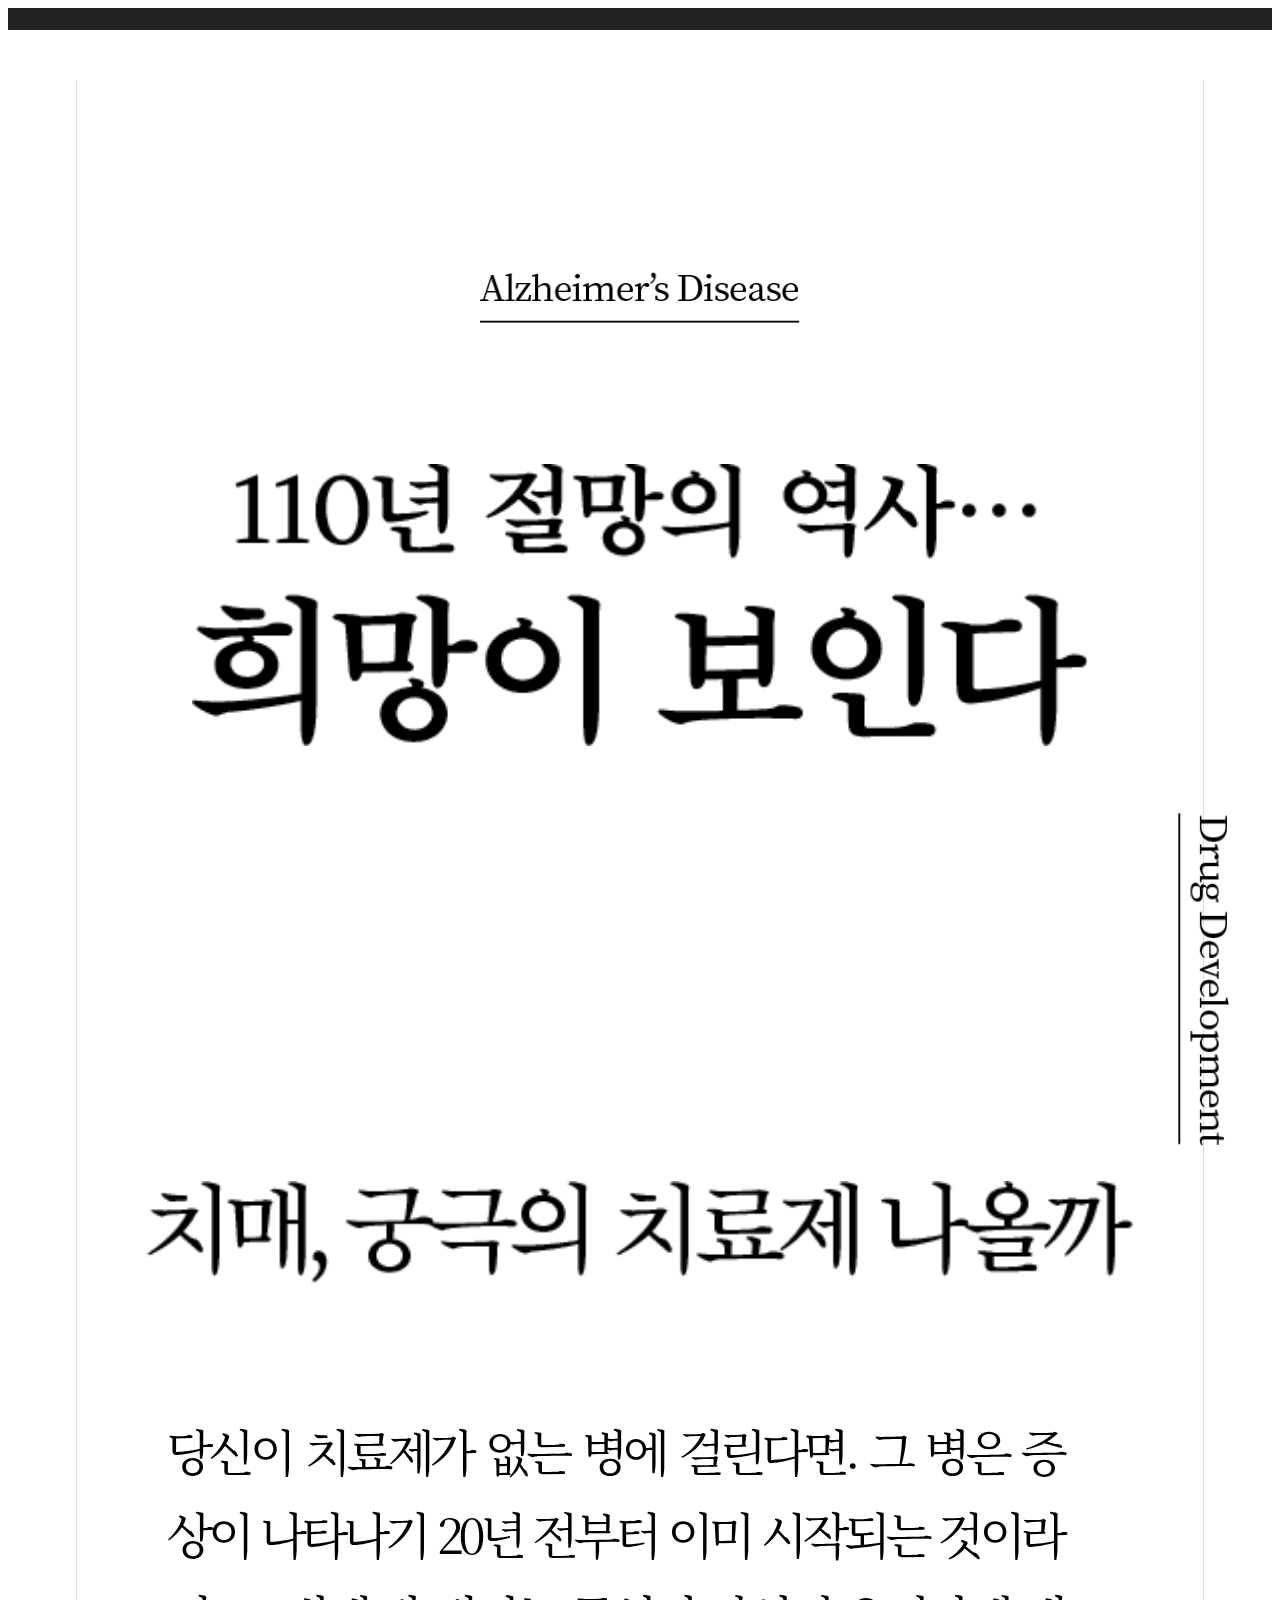
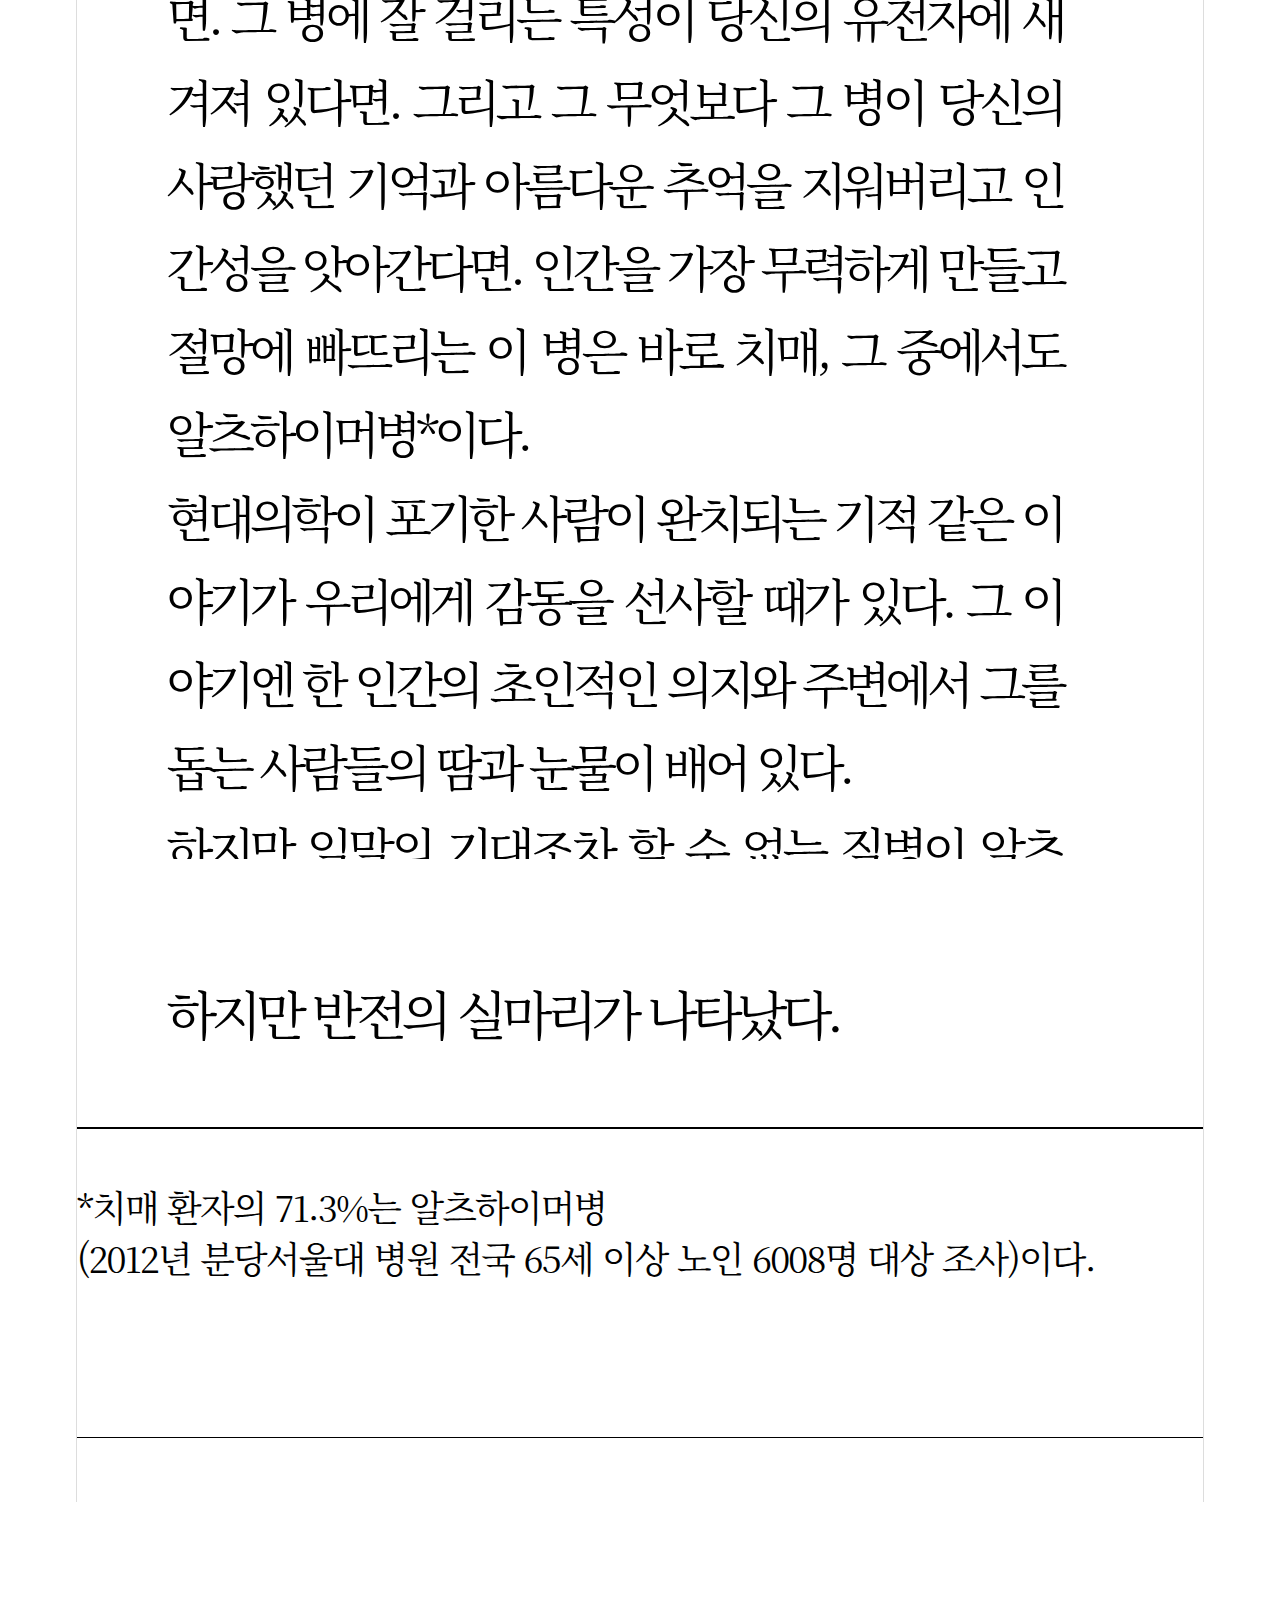
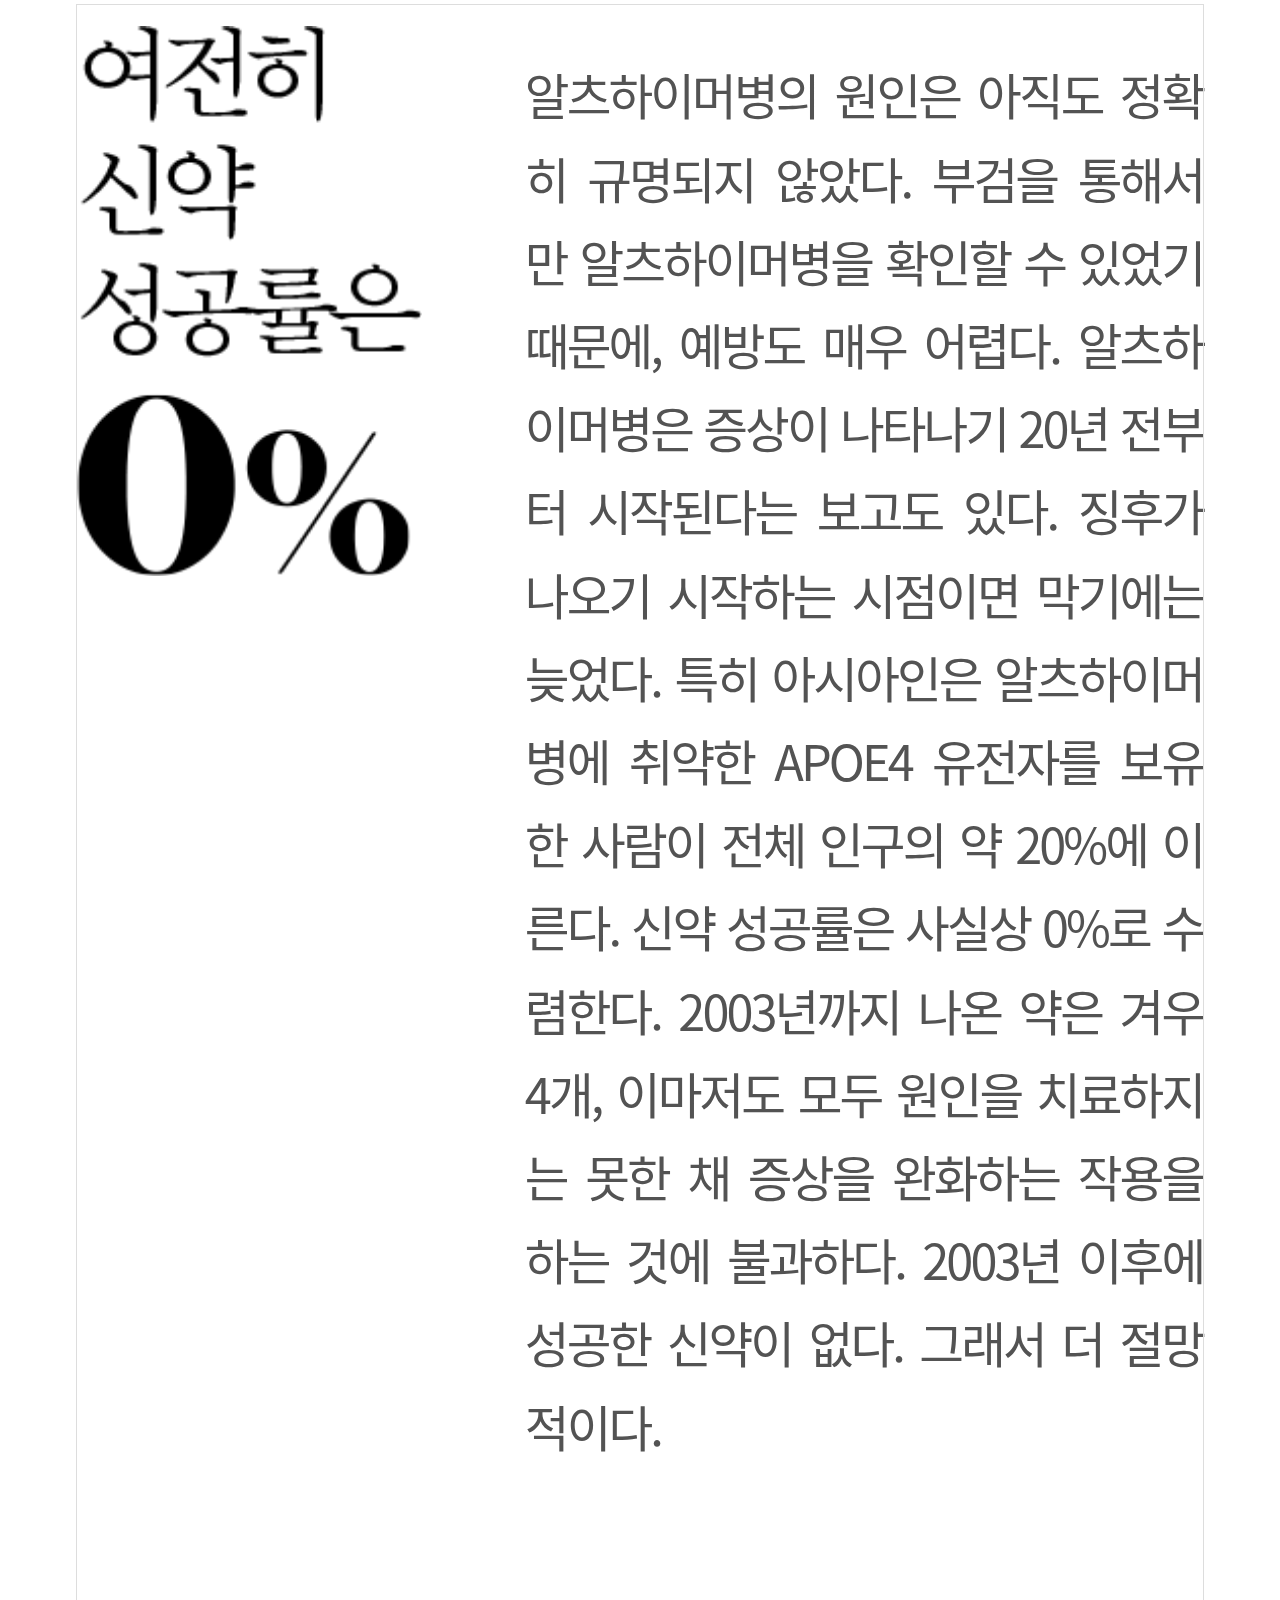
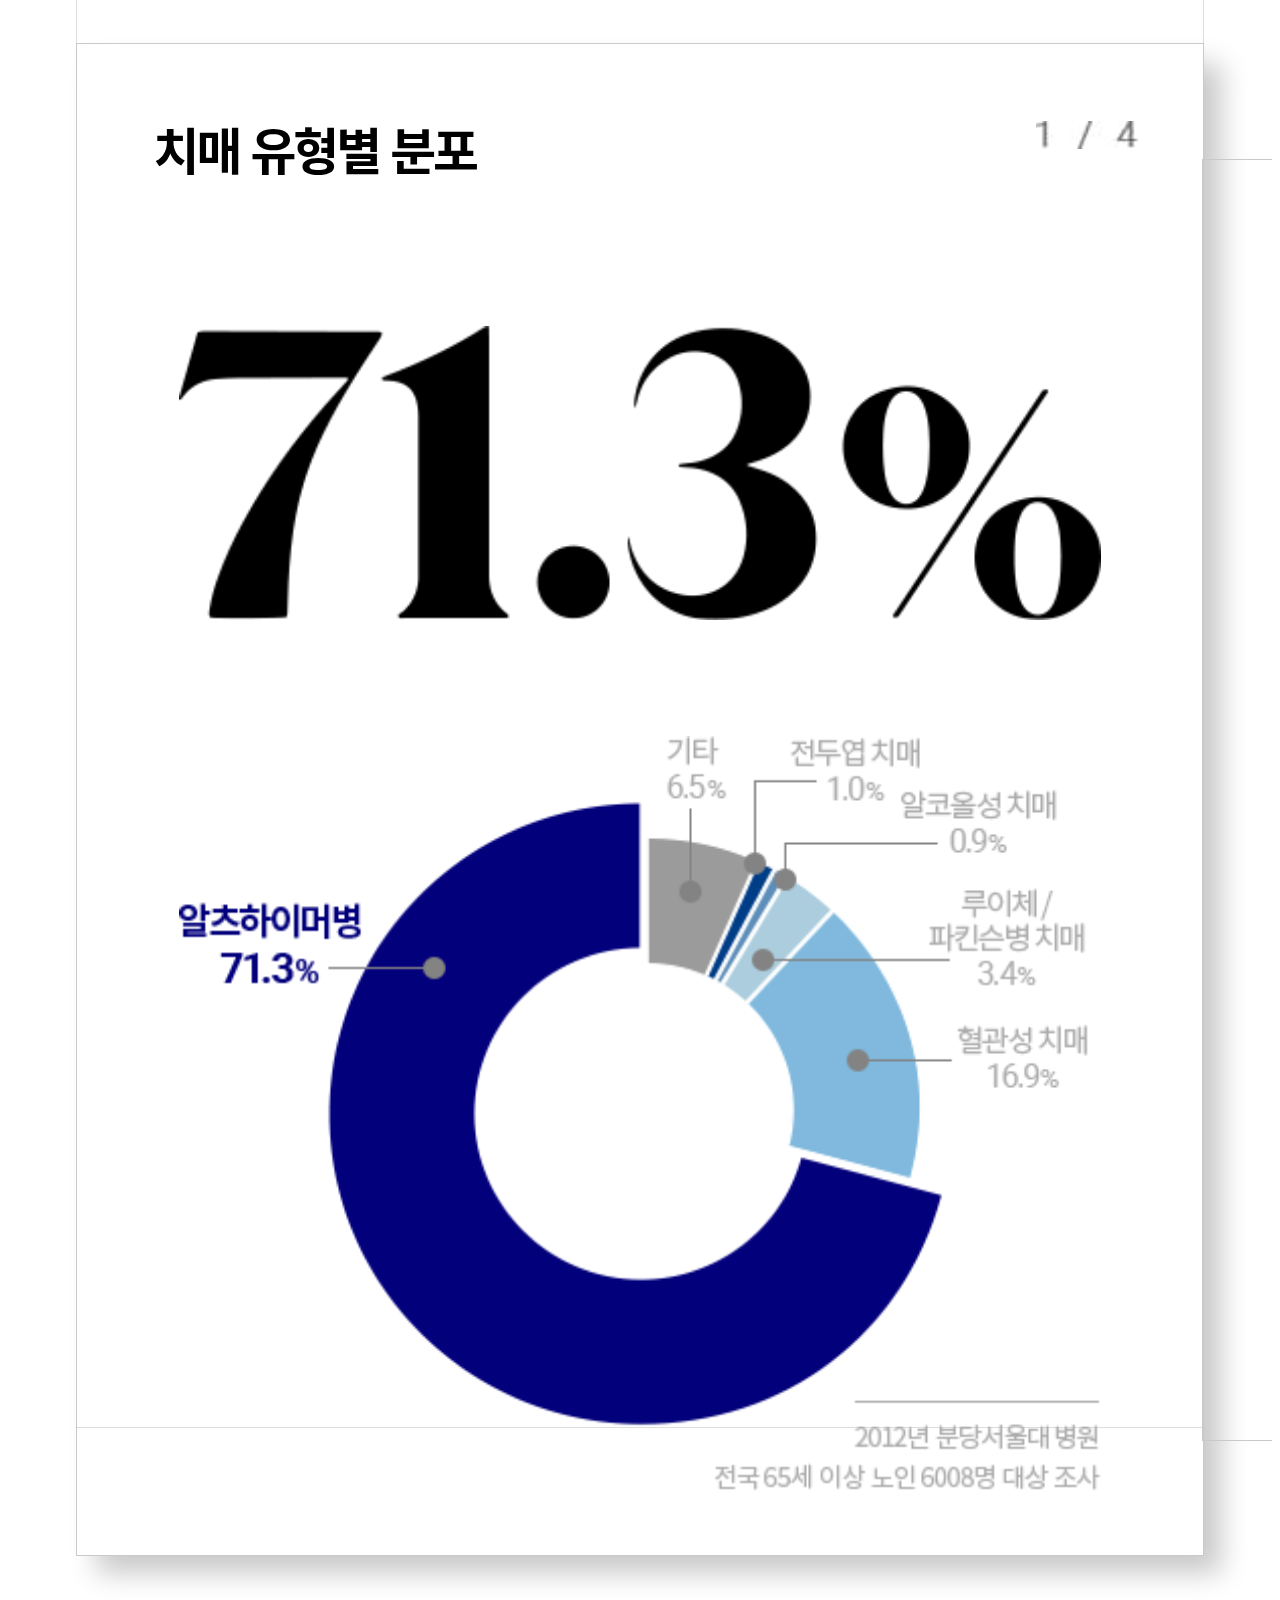
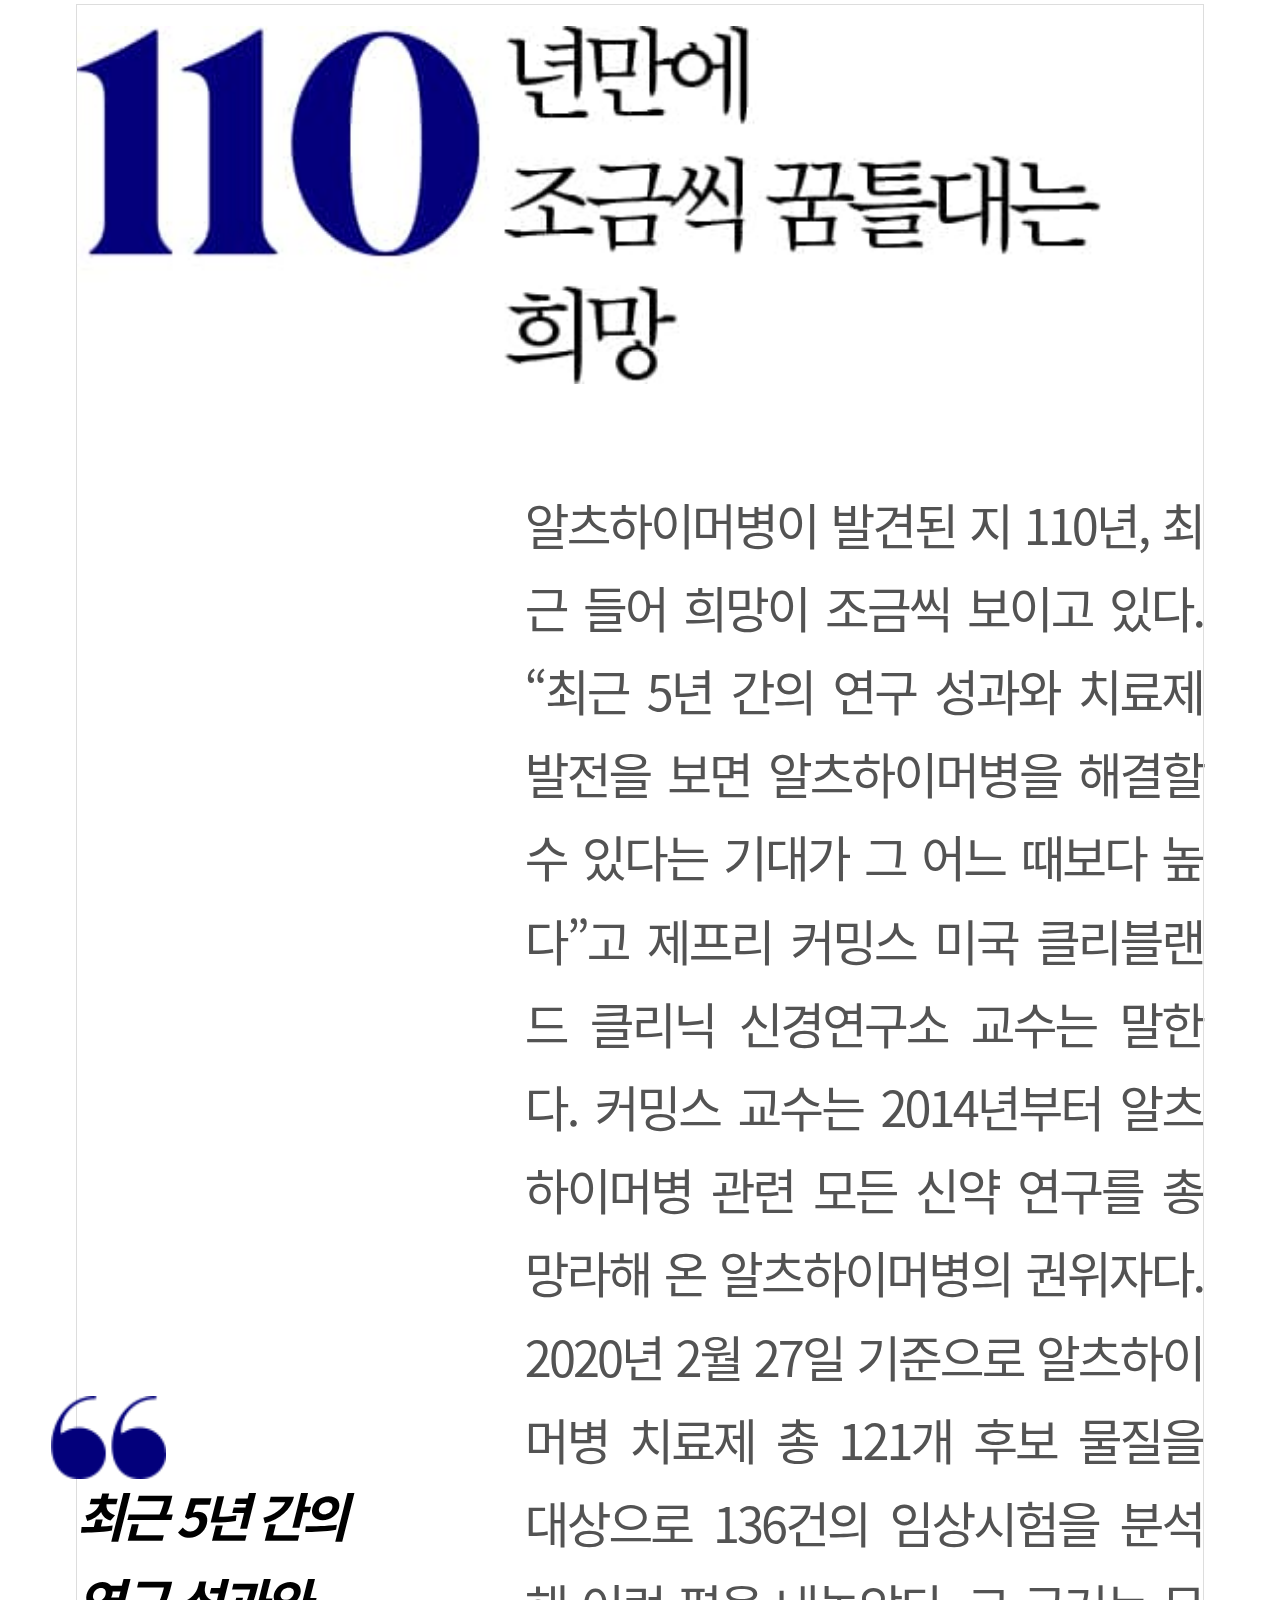
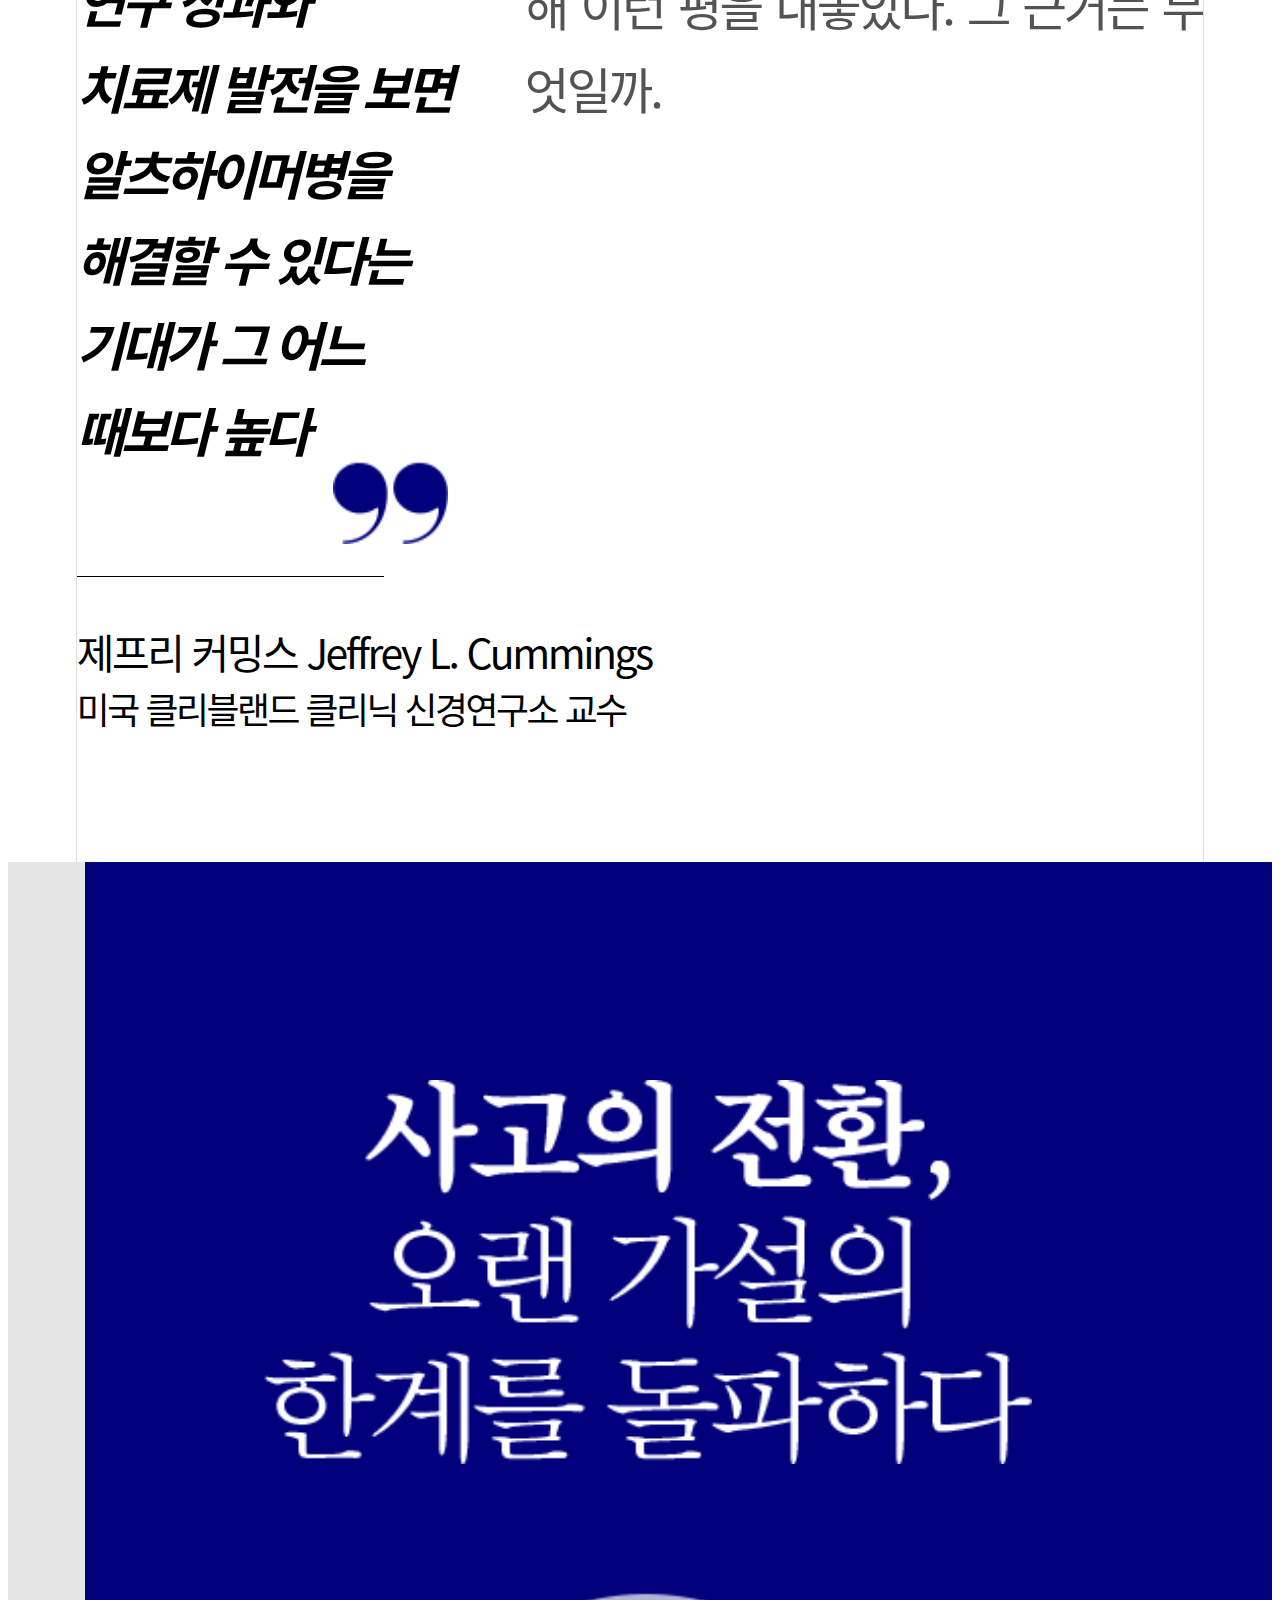
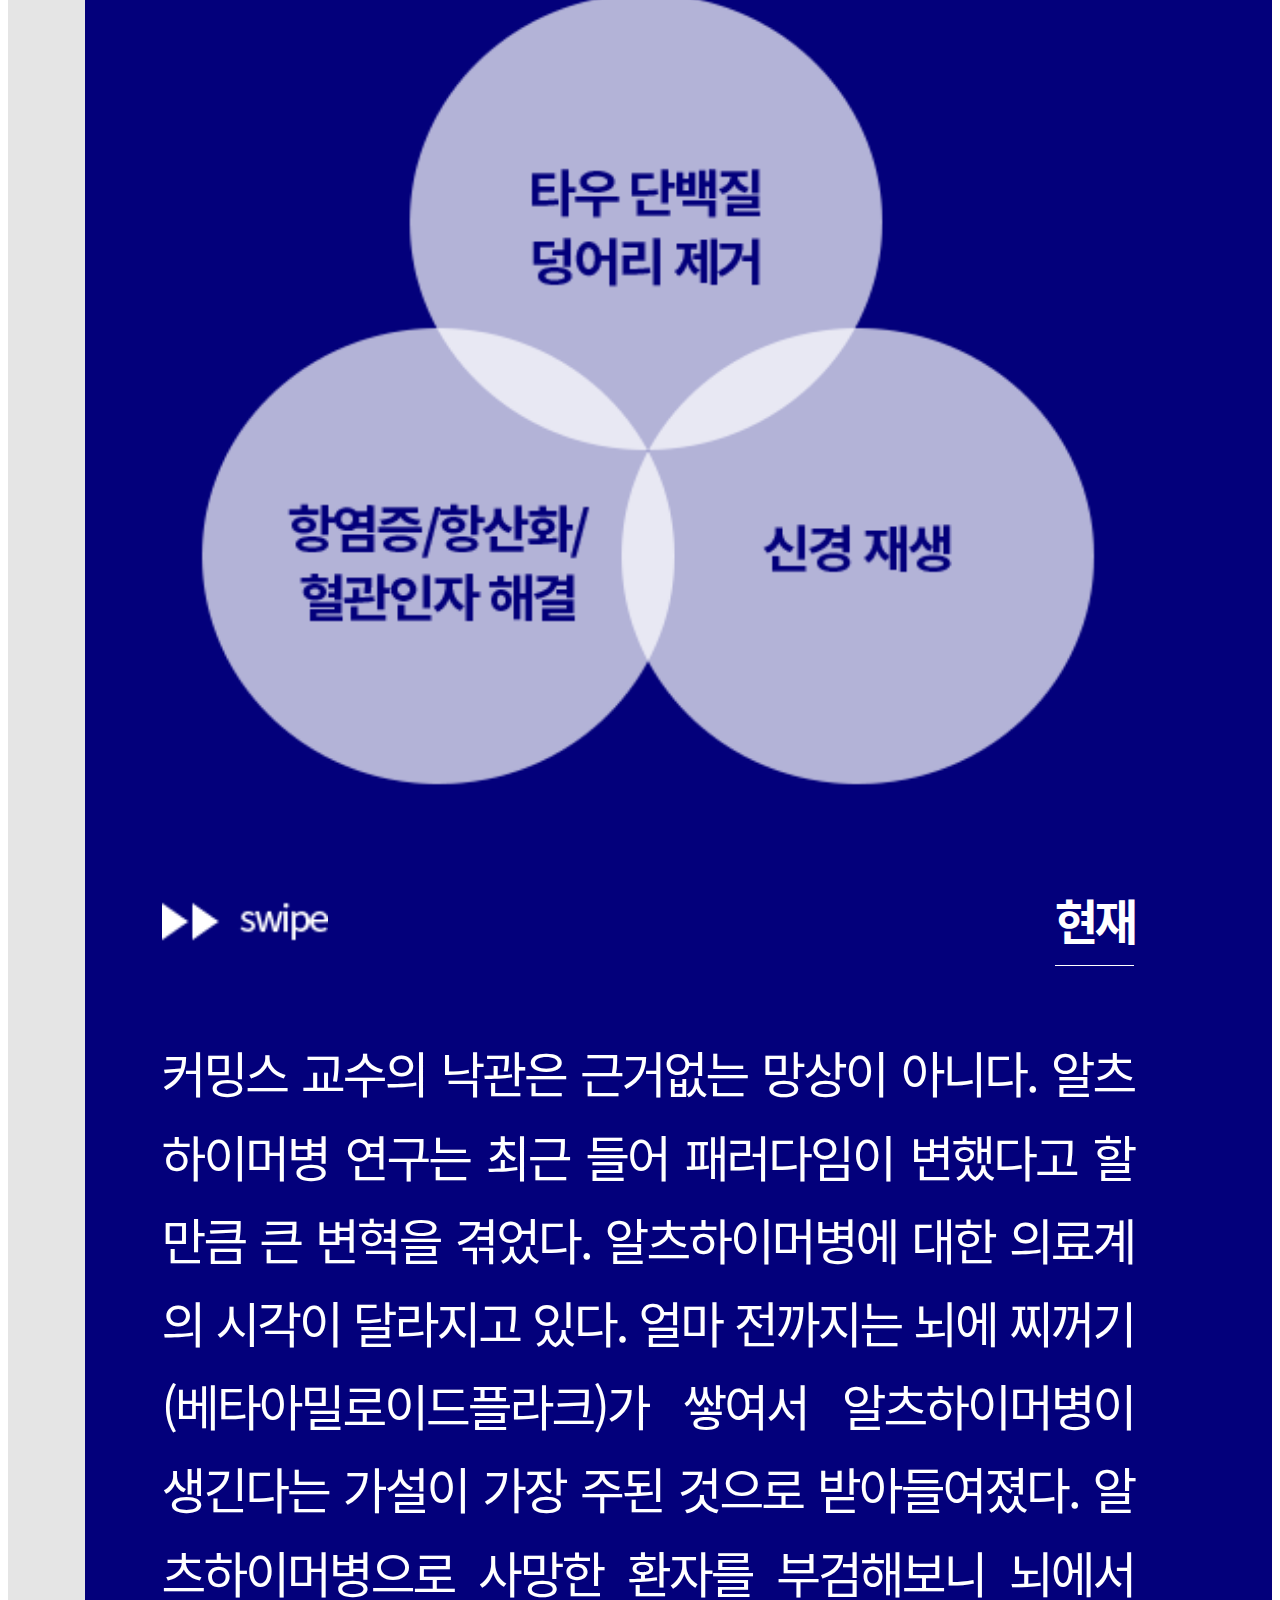
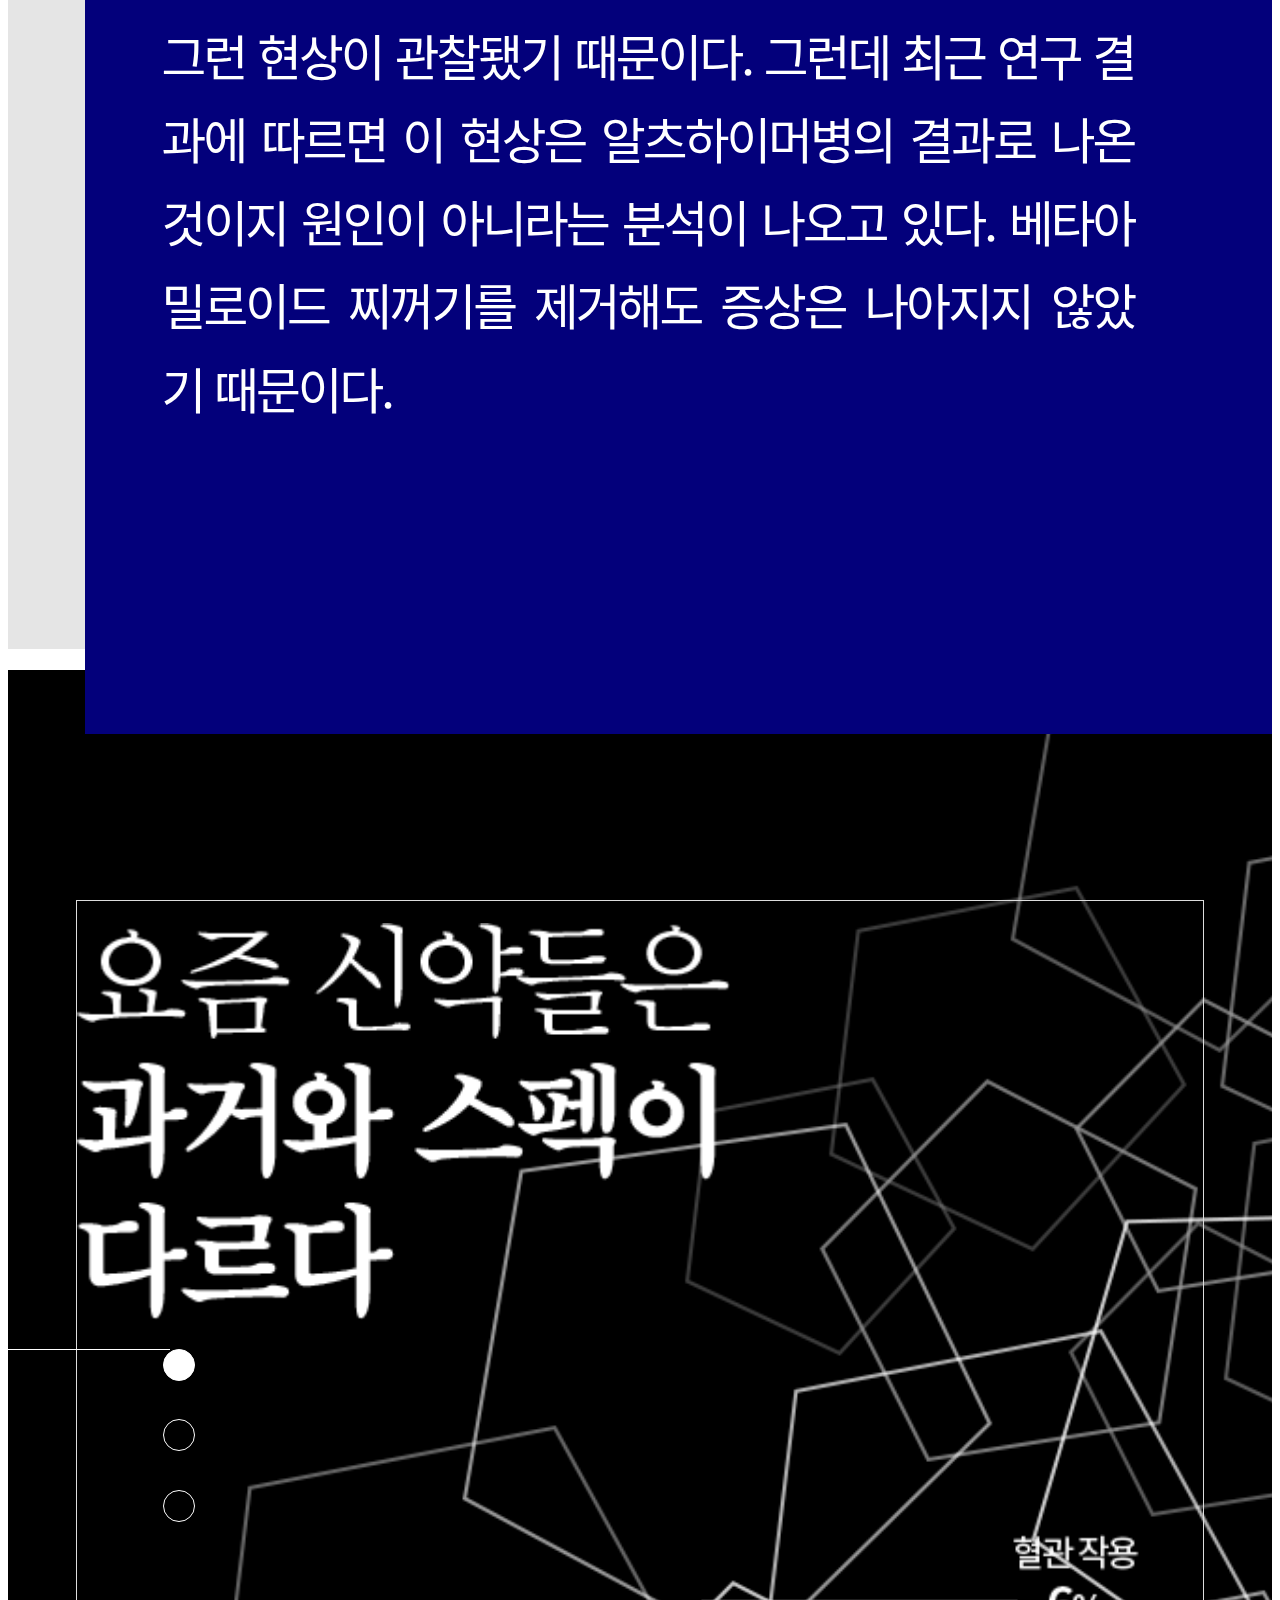
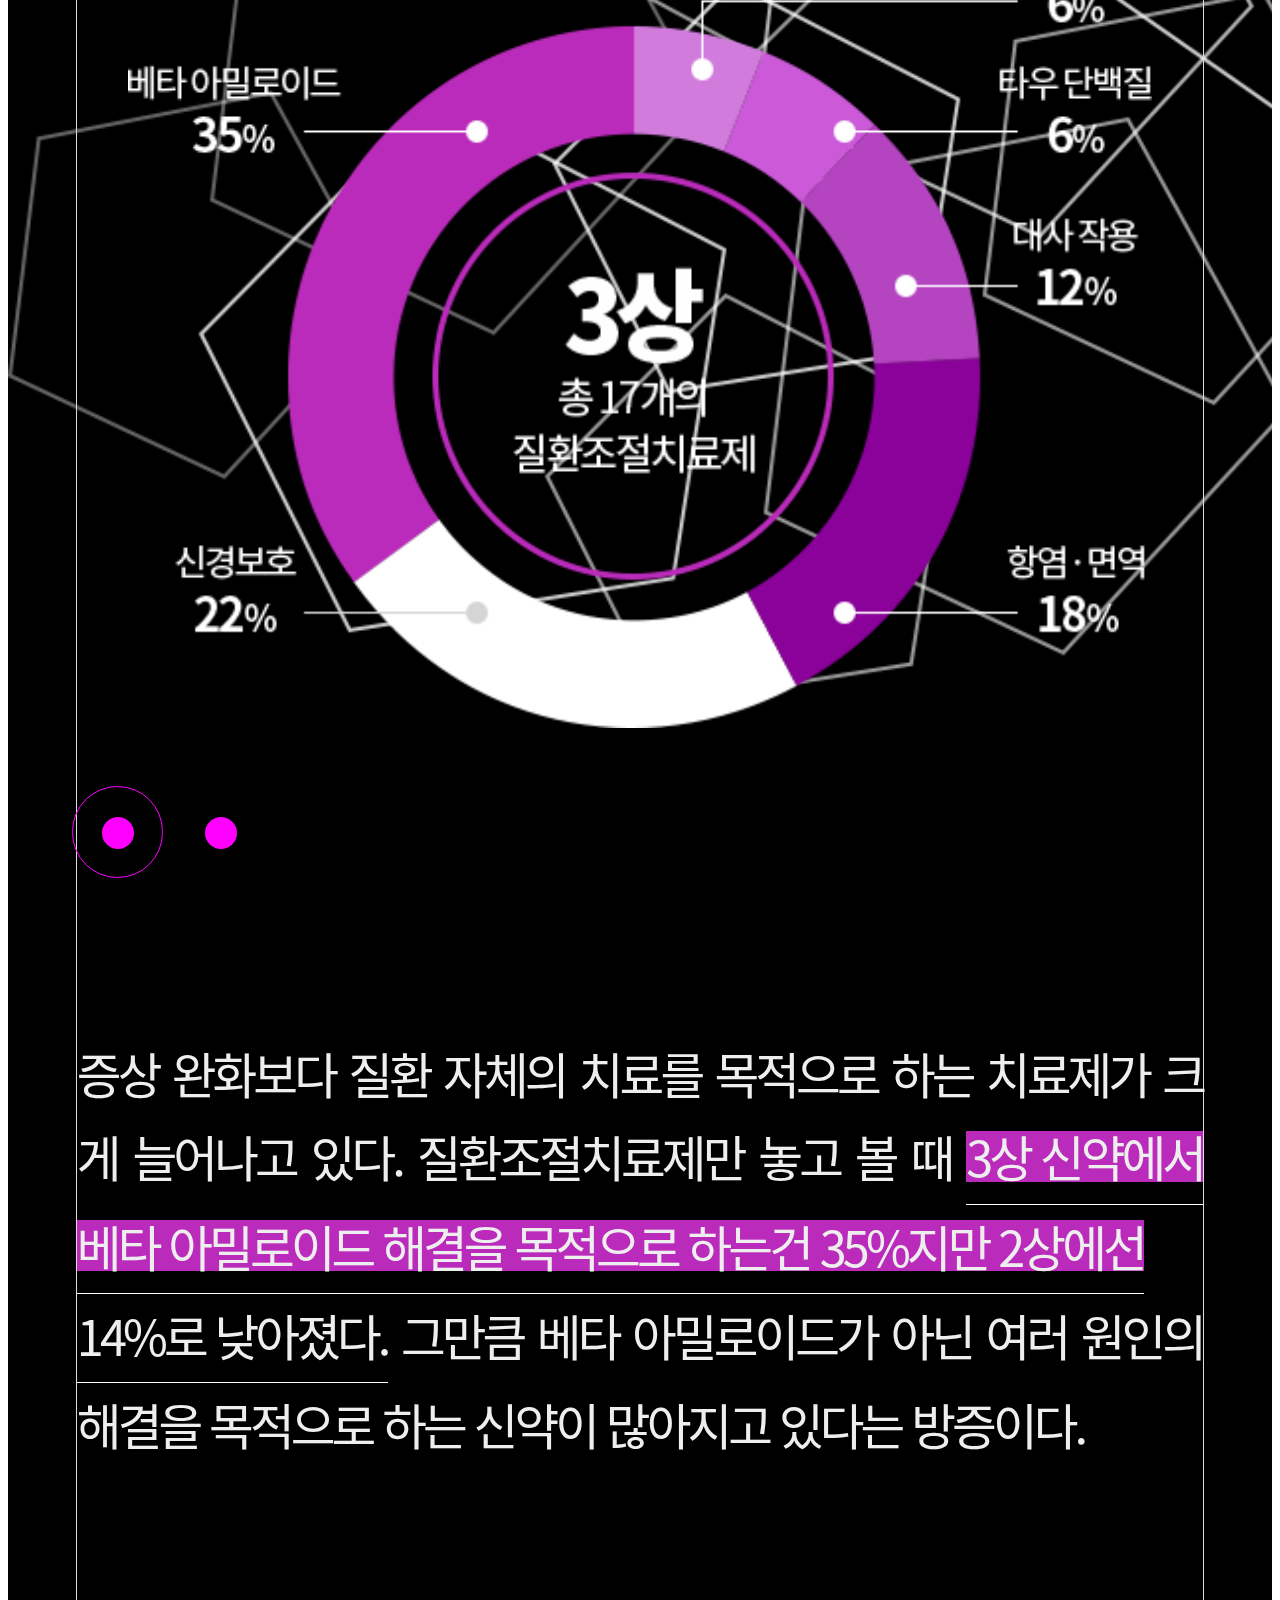
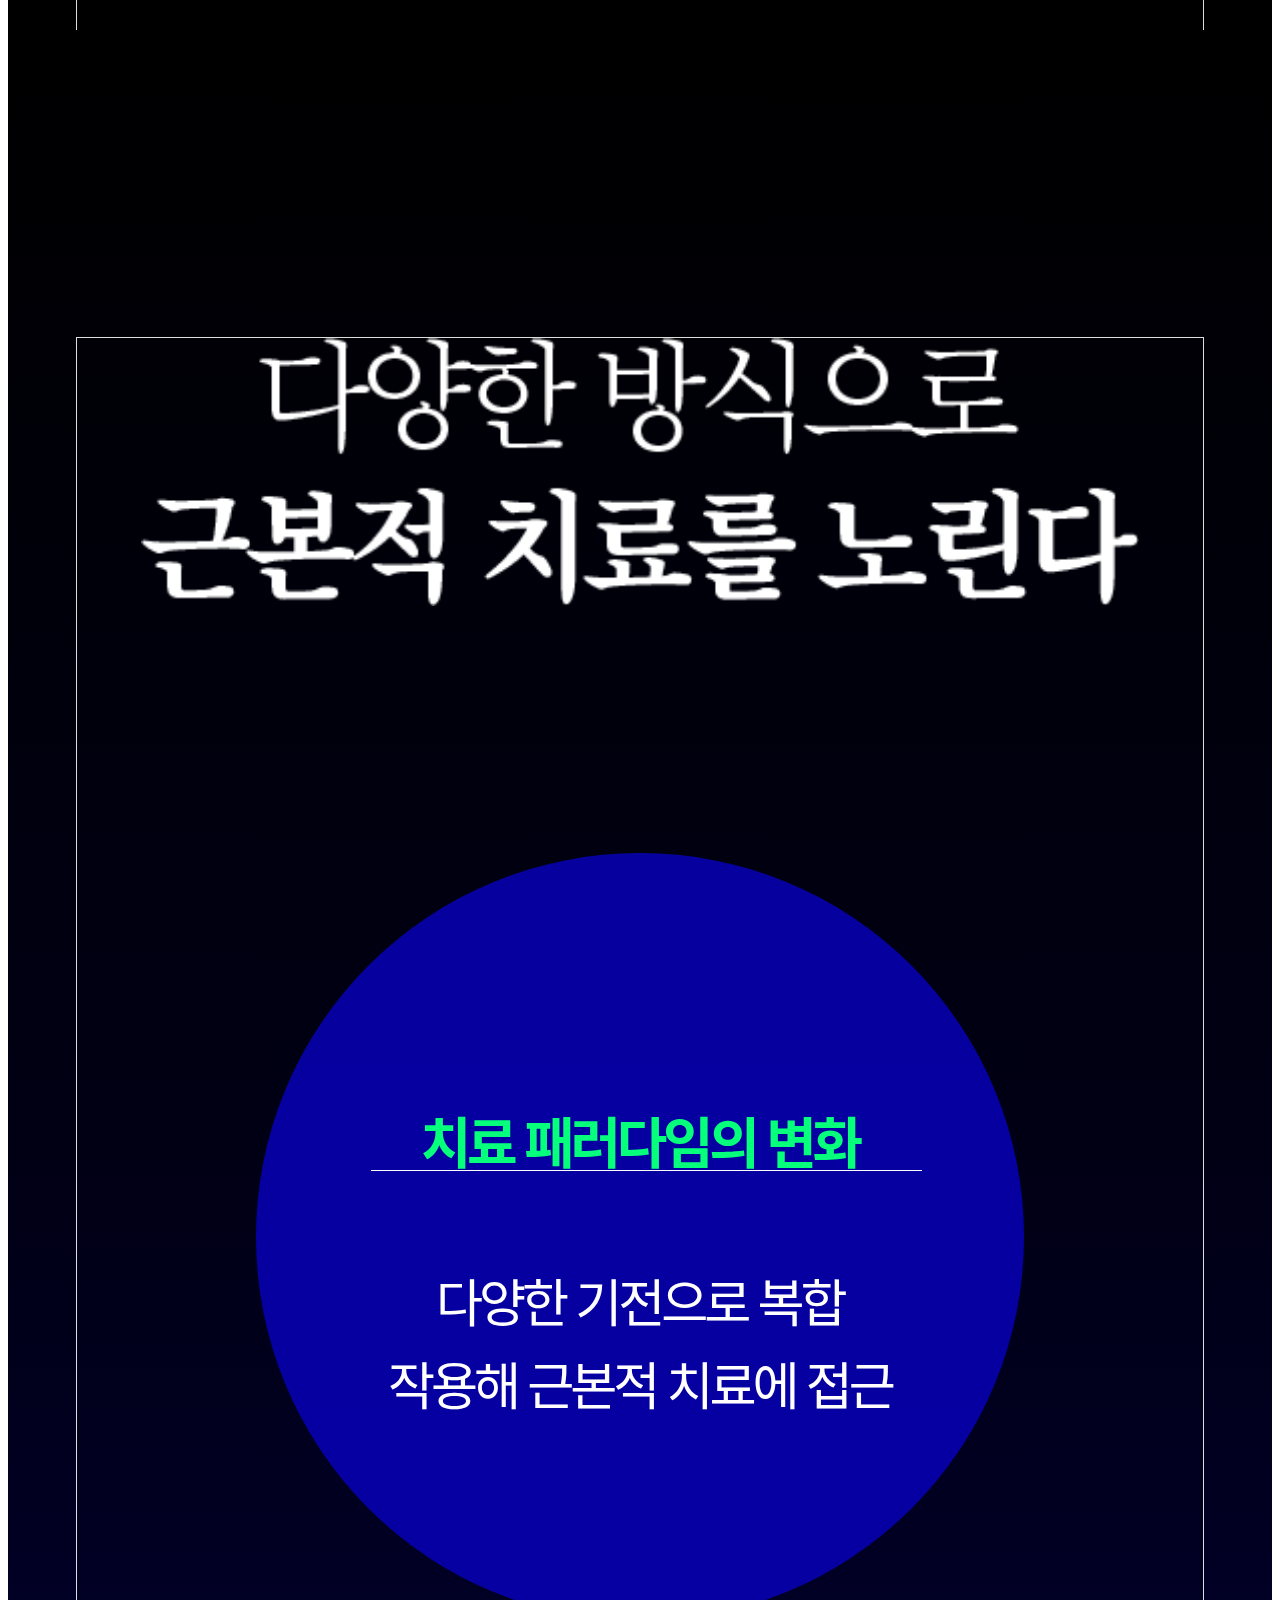
==== commit 9f18bad1: "모바일 작업 진행중" ====
--- a/mobile/index.html
+++ b/mobile/index.html
@@ -120,9 +120,11 @@
                     </div>
                     <div class="intro-news__paper--content">
                         <p>
-                            당신이 치료제가 없는 병에 걸린다면. 그 병은 증상이 나타나기 20년 전부터 이미 시작되는 것이라면. 그 병에 잘 걸리는 특성이 당신의 유전자에 새겨져 있다면. 그리고 그 무엇보다 그 병이 당신의 사랑했던 기억과 아름다운 추억을 지워버리고 인간성을 앗아간다면. 인간을 가장 무력하게 만들고 절망에 빠뜨리는 이 병은 바로 치매, 그 중에서도 알츠하이머병*이다.
-                            현대의학이 포기한 사람이 완치되는 기적 같은 이야기가 우리에게 감동을 선사할 때가 있다. 그 이야기엔 한 인간의 초인적인 의지와 주변에서 그를 돕는 사람들의 땀과 눈물이 배어 있다. 하지만 일말의 기대조차 할 수 없는 질병이 알츠하이머병이다. 알츠하이머병의 세계엔 기적과 감동이 없다. 환자뿐 아니라 가족도 그가 마지막 숨을 뱉는 날까지 지옥 같은 나날을 견뎌야 한다.
-                            인간의 영혼은 증발하고, 암흑 같은 심연만 몸뚱이를 채운 듯하다. 눈부시게 발전한 의학도 알츠하이머병 앞에선 무기력하다. 암, 심장질환, 뇌질환 분야는 나날이 발전했다. 하지만 21세기의 의술도, 대자연의 법칙도 유독 알츠하이머병에만 예외인 것처럼 보인다. 환자의 영혼을 앗아가고, 가족을 절망에 빠뜨리며, 의료진을 좌절케 한 알츠하이머병.
+                            당신이 치료제가 없는 병에 걸린다면. 그 병은 증상이 나타나기 20년 전부터 이미 시작되는 것이라면. 그 병에 잘 걸리는 특성이 당신의 유전자에 새겨져 있다면. 그리고 그 무엇보다 그 병이 당신의 사랑했던 기억과 아름다운 추억을 지워버리고 인간성을 앗아간다면. 인간을 가장 무력하게 만들고 절망에 빠뜨리는 이 병은 바로 치매, 그 중에서도 알츠하이머병*이다.<br>
+                            현대의학이 포기한 사람이 완치되는 기적 같은 이야기가 우리에게 감동을 선사할 때가 있다. 그 이야기엔 한 인간의 초인적인 의지와 주변에서 그를 돕는 사람들의 땀과 눈물이 배어 있다. <br>
+                            하지만 일말의 기대조차 할 수 없는 질병이 알츠하이머병이다. 알츠하이머병의 세계엔 기적과 감동이 없다. 환자뿐 아니라 가족도 그가 마지막 숨을 뱉는 날까지 지옥 같은 나날을 견뎌야 한다.<br>
+                            인간의 영혼은 증발하고, 암흑 같은 심연만 몸뚱이를 채운 듯하다. 눈부시게 발전한 의학도 알츠하이머병 앞에선 무기력하다. 암, 심장질환, 뇌질환 분야는 나날이 발전했다. <br>
+                            하지만 21세기의 의술도, 대자연의 법칙도 유독 알츠하이머병에만 예외인 것처럼 보인다. 환자의 영혼을 앗아가고, 가족을 절망에 빠뜨리며, 의료진을 좌절케 한 알츠하이머병.
                         </p>
                         <strong>하지만 반전의 실마리가 나타났다.</strong>
                     </div>
@@ -173,7 +175,7 @@
                                 <div class="graph"></div>
                             </div>
                         </div>
-                    </ul>
+                    </div>
                 </div>
             </div>
         </section>
@@ -236,7 +238,7 @@
                                 <p class="explain-text">
                                     상대적으로 최근에 임상에 진입한 1·2상과 더 오래된 3상을 비교해 보면 그런 경향성이 뚜렷이 보인다.<br>
 
-                                    <span class="idx-1 re-ls active"><i></i>임상 3상 진행 중인 신약 29개 중 질환조절치료제</span>
+                                    <span class="idx-1 active"><i></i>임상 3상 진행 중인 신약 29개 중 질환조절치료제</span>
                                     (증상 완화를 넘어 질병의 해결을 목적으로 하는 치료제)의 
                                     <span class="idx-1 active"><i></i>비율은 59% (17개)</span> 였지만, 
                                     <span class="idx-2"><i></i>2상 65개 중엔 85%(55개)</span>, 
@@ -263,9 +265,10 @@
 
                             <div class="drug-spec__panel--inner step_3 active">
                                 <p class="explain-text">
-                                    증상 완화보다 질환 자체의 치료를 목적으로 하는 치료제가 크게 늘어나고 있다. 질환조절치료제만 
-                                    놓고 볼 때 <span class="idx-1 active"><i></i>3상 신약에서 베타 아밀로이드 해결을 목적</span>
-                                    <span class="idx-1 active"><i></i>으로 하는건 35%지만</span> <span class="idx-2"><i></i>2상에선 14%로 낮아졌다. </span>
+                                    증상 완화보다 질환 자체의 치료를 목적으로 하는 치료제가 크게 늘어나고 있다. 질환조절치료제만 놓고 볼 때 
+                                    <span class="idx-1 active"><i></i>3상 신약에서 </span>
+                                    <span class="idx-1 active"><i></i>베타 아밀로이드 해결을 목적으로 하는건 35%지만 2상에선 </span>
+                                    <span class="idx-2"><i></i>14%로 낮아졌다. </span>
                                     그만큼 베타 아밀로이드가 아닌 여러 원인의 해결을 목적으로 하는 신약이 많아지고 있다는 방증이다.
                                 </p>
 
@@ -296,7 +299,206 @@
                     </ul>
                 </div>
             </section>
+
+            <section class="meterial ja_section_wrap" ja-section-title="섹션6">
+                <div class="meterial__panel">
+                    <h5 class="meterial__panel--title">다양한 방식으로 접근해 근본적 치료를 노린다</h5>
+                    <div class="meterial__panel--inner">
+                        <div class="meterial__panel--inner-list swiper-wrapper">
+                            <div class="meterial__panel--inner-list-item swiper-slide">
+                                <div class="round">
+                                    <p class="before">치료 패러다임의 변화</p>
+                                    <i></i>
+                                    <p class="on">다양한 기전으로 복합 <br>작용해 근본적 치료에 접근</p>
+                                </div>
+
+                                <div class="inner-content">
+                                    <p>최근 신약은 항염, 항산화, 신경재생, 혈관등 다방면으로 접근하고 있다. 베타아밀로이드뿐 아니라 다양한 기전을 통해 복합적으로 작용하도록 개발하고 있다는 의미다. 초기 단계의 알츠하이머병 환자를 발견해 빨리 관리하고 근본적으로 치료하는 걸 목적으로 하는 추세로 변하고 있다는 것이다. 지구 상에 소아마비가 없어진 것도 이러한 전략에 근거해 백신 개발에 집중했기 때문이다.</p>
+                                </div>
+                            </div>
+                            <div class="meterial__panel--inner-list-item swiper-slide">
+                                <div class="round">
+                                    <p class="before two">개선된 생체지표<br>(바이오마커)</p>
+                                    <i></i>
+                                    <p class="on">임상 효율 증가로 <br>치료제 개발을 앞당김</p>
+                                </div>
+                                <div class="inner-content">
+                                    <p>혈액 속 바이오마커(생체지표)를 확인해 알츠하이머병을 진단함으로써 효율을 획기적으로 끌어올린 방법도 나왔다. 미국 세인트 루이스 워싱턴 의과대학 랜들 베이트만 교수의 혈액 검사법은 임상의 시간·비용 효율을 두 배 이상 개선한 것로 평가받는다.</p>
+                                </div>
+                            </div>
+                            <div class="meterial__panel--inner-list-item swiper-slide">
+                                <div class="round">
+                                    <p class="before">용도변경 약물</p>
+                                    <i></i>
+                                    <p class="on">이미 안전성 입증됐기에 <br>임상 편의 증가</p>
+                                </div>
+                                <div class="inner-content">
+                                    <p>용도변경(repurposed) 물질도 많아지고 있다. 다른 치료제로 이미 허가를 받았지만 복잡다단한 알츠하이머병의 치료에도 긍정적 효과를 줄 것으로 기대하는 약물이다. 당뇨병 치료제가 임상에 참여하기도 하고, 항염·항산화에 효과가 있는 물질을 실험하기도 하고, 뇌의 수용체에 작용하는 여러 물질들이 알츠하이머병 치료 효과를 기대하고 임상 시험을 진행하기도 한다.</p>
+                                </div>
+                            </div>
+                        </div>
+                        <div class="swiper-button-next"></div>
+                        <div class="swiper-button-prev"></div>
+
+                        <div class="meterial__panel--inner-detail">
+                            <p class="meterial__panel--inner-detail-text">이런 혁신 속에 새로운 접근법으로 최근 학계에서 주목하고 있는 물질들 중 대표적인 것이</p>
+                            <strong class="meterial__panel--inner-detail-hide">젬백스앤카엘의 GV1001</strong>
+                            <strong class="meterial__panel--inner-detail-hide ">오리존 제노믹스·ADDF의 ORY-2001</strong>
+                            <strong class="meterial__panel--inner-detail-hide">알카헤스트의 GRF6019</strong>
+                            <strong class="meterial__panel--inner-detail-hide ">UCSF의 레베티라세탐(Levetiracetam)</strong>
+                            <p class="meterial__panel--inner-detail-text">등이다.</p>
+                        </div>
+                    </div>
+                </div>
+            </section>
         </div>
+
+        <section class="gv-1001 ja_section_wrap" ja-section-title="섹션7">
+            <div class="gv-1001__bg"></div>
+            <div class="gv-1001__panel">
+                <h5 class="gv-1001__panel--title">텔로머라제 에서 유래한 GV1001</h5>
+                <div class="gv-1001__panel--content">
+                    <div class="gv-1001__panel--content-video">
+                        <video class="innerVideo" muted playsinline loop autoplay> 
+                            <source src="https://apis.joins.com/ovp/temporary/proxy/6197498232001" type="video/mp4">
+                        </video>
+                    </div>
+                    <p class="gv-1001__panel--content-detail-text">
+                        이 중 젬백스앤카엘의 GV1001은 텔로머라제에서 유래한 약물이다. 텔로머라제는 텔로미어의 길이를 유지시켜주는 물질로 1987년 발견됐을 때, 학계뿐 아니라 의료계에 큰 반향을 일으켰다. 이는 텔로미어라는 물질이 가진 특성 때문이다.<br>
+                        <span class="underline"><i></i>텔로미어는 DNA를 보호해주는 끝부</span>
+                        <span class="underline"><i></i>분의 덮개로, 이것이 닳으면 세포가 사</span>
+                        <span class="underline"><i></i>멸하고 생명체는 노화한다. </span><br>
+
+                        <span class="underline"><i></i>텔로머라제는 텔로미어의 기능을 보</span>
+                        <span class="underline"><i></i>전해줌으로써 세포의 사멸을 막고 노</span>
+                        <span class="underline"><i></i>화를 늦추는 기능</span>이 있다. 이를 발견한 3명의 과학자는 2009년 노벨생리의학상을 받기도 했다. 
+                        GV1001은 노르웨이의 과학자들이 텔로머라제를 이용해 개발한 물질로, 여러 연구 결과 항암 면역 관련 효과 및 항노화·항염·항산화 등 세포 보호 기능이 있는 것으로 알려져 있다. 현재는 한국 회사인 젬백스앤카엘이 이를 사들였고, 알츠하이머병 임상 2상을 마치고 임상 3상에 진입할 예정이다.
+                    </p>
+                    <div class="gv-1001__panel--content-comment">
+                        <i class="quotation-left"></i>
+                            <p class="gv-1001__panel--content-text">GV1001은 <br>다양한 타깃에 <br>작용하는 물질, <br>매우 성공적인 <br>알츠하이머병 <br>치료 약물이 될 <br>가능성이 있다.</p>
+                        <i class="quotation-right"></i>
+                        <i class="border"></i>
+                        <p class="gv-1001__panel--content-copylight">
+                            제프리 커밍스 Jeffrey L. Cummings
+                            <span class="gv-1001__panel--content-copylight-s">미국 클리블랜드 클리닉 신경연구소 교수</span>
+                        </p>
+                    </div>
+                </div>
+            </div>
+        </section>
+
+        <section class="meterial-hope ja_section_wrap" ja-section-title="섹션8">
+            <div class="meterial-hope__panel">
+                <h5 class="meterial-hope__panel--title">희망의 싹이 보이는 물질들</h5>
+                <h6 class="solution--title">다른 신약들도 기존 접근 방식과 다른 경로로 <br>알츠하이머병의 해결에 나서고 있다.</h6>
+
+                <div class="meterial-hope__panel--table">
+                    <button type="button" class="table-more">펼치기</button>
+                    <table class="meterial-hope__panel--table-cell">
+                        <colgroup class="table-group">
+                            <col class="table-group-1">
+                            <col class="table-group-2">
+                            <col class="table-group-3">
+                            <col class="table-group-4">
+                        </colgroup>
+                        <thead>
+                            <tr>
+                                <th class="bdl-n">GV1001</th>
+                                <th>ORY-2001</th>
+                                <th>GRF6019</th>
+                                <th class="bdr-n">Levetiracetam</th>
+                            </tr>
+                        </thead>
+                        <tbody>
+                            <tr class="block">
+                                <td colspan="4" class="bdl-n bdr-n">매커니즘</td>
+                            </tr>
+                            <tr>
+                                <td class="bdl-n">세포보호, <br>항염, 항산화</td>
+                                <td>후생유전학<span>(유전자 발현에 관여)</span></td>
+                                <td>신경보호, <br>항염증</td>
+                                <td class="bdr-n">신경보호</td>
+                            </tr>
+                            <tr class="block">
+                                <td colspan="4" class="bdl-n bdr-n">특이사항 / 치료상 목적</td>
+                            </tr>
+                            <tr>
+                                <td class="bdl-n">텔로머라제에서 <br>유래한 물질</td>
+                                <td>신경보호에 <br>관여하는 2개 <br>효소에 작용</td>
+                                <td>젊은 성인의 <br>혈장 추출물</td>
+                                <td class="bdr-n">기존 뇌전증 <br>치료제로 <br>시냅스 기능 강화</td>
+                            </tr>
+                        </tbody>
+                        <!--
+                        <tr class="block">
+                            <td colspan="4">임상단계</td>
+                        </tr>
+                        <tr>
+                            <td>2상 완료</td>
+                            <td>2상</td>
+                            <td>2상</td>
+                            <td>2상</td>
+                        </tr>
+                        <tr class="block">
+                            <td colspan="4">시작일</td>
+                        </tr>
+                        -->
+                    </table>
+                    <button type="button" class="table-hide">닫기</button>
+                </div>
+
+                <div class="solution--list">
+                    <div class="solution--item one">
+                        <strong class="solution--item-head"><i></i>오리존 제노믹스·ADDF의 ORY-2001</strong>
+                        <p class="solution--item-text">후생유전학에 관여하는 물질로 히스톤 단백질에 관여해 알츠하이머병과 관련된 원인을 복합적으로 막아줄 목적으로 개발 중이다. </p>
+                    </div>
+                    <div class="solution--item two">
+                        <strong class="solution--item-head"><i></i>알카헤스트의 GRF6019</strong>
+                        <p class="solution--item-text">젊은 성인의 혈장 추출물에서 개발한 물질로 항염 작용이 있어서 노화와 관련된 질병에 효과가 있을 것으로 기대된다. </p>
+                    </div>
+                    <div class="solution--item three">
+                        <strong class="solution--item-head"><i></i>UCSF의 레베티라세탐(Levetiracetam)</strong>
+                        <p class="solution--item-text">원래 뇌전증(간질) 치료제로 특허를 받은 물질이지만 현재는 뇌 신경세포 보호에도 작용할 것을 기대하고 UCSF의 주도로 용도변경 약물로서 임상에 참여하고 있다.</p>
+                    </div>
+                </div>
+                <strong class="solution--explain">
+                    이외에도 항염 효과가 있는 강황 추출물로 <br>
+                    만든 치료제, 뇌 수용체에 영향을 줄 목적으로 <br>
+                    개발한 
+                    <span class="underline">코그니션 테라퓨틱스의 CT1812, </span><br>
+                    <span class="underline">존스홉킨스대의 드로나비놀(Dronabinol),</span><br>
+                    <span class="underline">에이사이의  렘보렉산트(Lemborexant)</span> 등<br>
+                    도 임상 2상을 진행 중이다.
+                </strong>
+            </div>
+        </section>
+
+        <section class="outro ja_section_wrap" ja-section-title="섹션8">
+            <div class="outro__bg"></div>
+            <div class="outro__panel">
+                <h5 class="outro__panel--title">알츠하이머병 해결에 다가서고 있는 인류</h5>
+                <div class="outro__panel--content">
+                    <p class="outro__panel--content-text">알츠하이머병 치료제 개발에는 평균 57억 달러가 든다.<br>항암제 개발비의 약 7배, 일반 신약의 약 2배 크다. <br>현재까지 질환치료제의 성공률은 0%.<br>하지만 2020년 2월 현재 121개의 물질이 <br>136건의 임상을 통해 이 0%에 도전하고 있다.<br>증상 완화보다 질환 자체의 치료를 목적으로 개발되는 <br>물질은 해마다 늘고 있다. 병의 원인에 대한 이해가 <br>깊어졌고, 의료 기술도 눈부시게 발달하고 있어서다.<br></p>
+                    <strong class="outro__panel--content-strong">알츠하이머병이 <br>언젠가는 해결되리라는 희망의 빛이<br>점점 더 밝게 드리워지고 있다.</strong>
+
+                    <strong class="outro__panel--content-comment">
+                        <i class="quotation-left"></i>
+                        천문학적 비용이 들지만 의료 기술의 <br>
+                        발전으로 여전히 많은 제약사가 <br>
+                        그 작은 가능성에 도전하고 있다.<br>
+                        알츠하이머병의 근본적 해결에 대한 <br>
+                        기대감이 점점 커지고 있다.
+                        <p class="underline">
+                            요겐 윈로스 Jorgen L. Winroth
+                            <span>젬백스앤카엘 해외투자 IR 담당 사장</span>
+                        </p>
+                        <div class="outro__panel--content-person"></div>
+                        <i class="quotation-right"></i>
+                    </strong>
+                </div>
+            </div>
+        </section>
 
         <div class="copyright">
             <div class="wrap">
--- a/mobile/css/mobile_style.css
+++ b/mobile/css/mobile_style.css
@@ -281,7 +281,7 @@
   top: 50px;
   padding: 0;
   background: #000;
-  height: 200vw;
+  height: 240vw;
   overflow: hidden;
 }
 
@@ -292,6 +292,7 @@
   background: #fff;
   width: 100%;
   min-height: calc(100vh - 50px);
+  height: 240vw;
 }
 
 .intro-news__paper--panel {
@@ -307,47 +308,94 @@
 .intro-news__paper--headline-ad {
   text-indent: -99999px;
   display: block;
-  width: 315px;
-  height: 51px;
+  width: 25vw;
+  height: 4vw;
   background: url("../../img/intro_headline_1.png") no-repeat;
+  background-size: 100% 100%;
+  position: relative;
+  margin: 0 auto;
+  top: 15vw;
 }
 
 .intro-news__paper--headline-dd {
   text-indent: -99999px;
   display: block;
-  width: 50px;
-  height: 300px;
+  width: 4vw;
+  height: 26vw;
   background: url("../../img/intro_headline_2.png") no-repeat;
+  background-size: 100% 100%;
+  position: absolute;
+  top: 56vw;
+  right: -2vw;
 }
 
 .intro-news__paper--headline-title {
   text-indent: -99999px;
   display: block;
-  width: 449px;
-  height: 143px;
+  width: 70vw;
+  height: 22vw;
   background: url("../img/intro_news_title_1.png") no-repeat;
+  background-size: 100% 100%;
+  margin: 0 auto;
+  position: relative;
+  top: 26vw;
 }
 
 .intro-news__paper--headline-sub-title {
   text-indent: -99999px;
   display: block;
-  width: 490px;
-  height: 50px;
+  width: 77vw;
+  height: 8vw;
   background: url("../img/intro_news_title_2.png") no-repeat;
+  background-size: 100% 100%;
+  margin: 0 auto;
+  position: relative;
+  top: 60vw;
 }
 
 .intro-news__paper--content {
-  border-bottom: 2px solid #000;
+  position: absolute;
+  width: 78vw;
+  left: 7vw;
+  top: 100vw;
+}
+
+.intro-news__paper--content p {
+  font-size: 3.8vw;
+  line-height: 6.5vw;
+  letter-spacing: -0.11em;
+  padding-right: 8vw;
+  height: 82vw;
+  overflow: hidden;
+  overflow-y: scroll;
+  text-align: justify;
+  word-break: break-all;
   font-family: 'Noto Serif CJK KR', sans-serif;
   font-weight: 400;
 }
 
+.intro-news__paper--content strong {
+  font-size: 4.1vw;
+  line-height: 6.5vw;
+  letter-spacing: -0.11em;
+  font-family: 'Noto Serif CJK KR', sans-serif;
+  font-weight: 400;
+  position: relative;
+  top: 5vw;
+}
+
 .intro-news__paper--annexed {
-  font-size: 18px;
-  line-height: 17px;
+  font-size: 2.8vw;
+  line-height: 4vw;
   letter-spacing: -0.05em;
   font-family: 'Noto Serif CJK KR', sans-serif;
   font-weight: 400;
+  border-top: 2px solid #000;
+  border-bottom: 1px solid #000;
+  padding-top: 4vw;
+  padding-bottom: 12vw;
+  position: relative;
+  top: 170vw;
 }
 
 .alzheimer {
@@ -934,22 +982,32 @@
   margin: 0 auto;
 }
 
+.drug-spec__panel--inner .step_3 {
+  top: 15vw;
+}
+
+.drug-spec__panel--inner .step_3 .explain-text {
+  top: 82vw;
+}
+
 .drug-spec__panel--inner .step_3 .chart-1 {
   margin: 0 auto;
   background: url("../../img/drug-step2__chart-1.png") no-repeat;
-  width: 518px;
-  height: 396px;
-  top: 0px;
-  left: 0px;
+  background-size: 100% 100%;
+  width: 80vw;
+  height: 62vw;
+  margin-top: 0vw;
+  left: 0vw;
 }
 
 .drug-spec__panel--inner .step_3 .chart-2 {
   margin: 0 auto;
   background: url("../../img/drug-step2__chart-2.png") no-repeat;
-  width: 521px;
-  height: 414px;
-  top: 0px;
-  left: 0px;
+  background-size: 100% 100%;
+  width: 82vw;
+  height: 65vw;
+  margin-top: -3vw;
+  left: 0vw;
 }
 
 .drug-spec__panel--navigation {
@@ -1038,6 +1096,668 @@
   margin-left: -2.4vw;
 }
 
+.meterial {
+  position: relative;
+  padding: 0;
+  width: 100%;
+  height: 330vw;
+  z-index: 2;
+  background: -webkit-gradient(linear, left top, left bottom, from(black), color-stop(50%), color-stop(#03007b), to(transparent));
+  background: linear-gradient(black, 50%, #03007b, transparent);
+}
+
+.meterial__panel {
+  position: absolute;
+  width: 88vw;
+  top: 0;
+  left: 50%;
+  margin: 24vw 0 0 -44vw;
+  outline: 1px solid #ddd;
+  height: 100%;
+}
+
+.meterial__panel--title {
+  text-indent: -99999px;
+  display: block;
+  width: 78vw;
+  height: 21vw;
+  background: url("../img/meterial-title.png") no-repeat;
+  background-size: 100% 100%;
+  margin: 0 auto;
+  margin-bottom: 15vw;
+}
+
+.meterial__panel--inner-list-item .round {
+  border-radius: 50%;
+  width: 60vw;
+  height: 60vw;
+  background: rgba(7, 0, 195, 0.8);
+  margin: 0 auto;
+  text-align: center;
+}
+
+.meterial__panel--inner-list-item .round .before {
+  color: #06ff7b;
+  font-size: 4.3vw;
+  line-height: 6.7vw;
+  letter-spacing: -0.08em;
+  font-family: 'Noto Sans CJK KR', sans-serif;
+  font-weight: 600;
+  position: relative;
+  top: 19vw;
+}
+
+.meterial__panel--inner-list-item .round .before.two {
+  top: 12vw;
+}
+
+.meterial__panel--inner-list-item .round .on {
+  color: #fff;
+  font-size: 4vw;
+  line-height: 6.5vw;
+  letter-spacing: -0.08em;
+  font-family: 'Noto Sans CJK KR', sans-serif;
+  font-weight: 400;
+  position: absolute;
+  width: 60vw;
+  top: 32vw;
+}
+
+.meterial__panel--inner-list-item .round i {
+  background: #fff;
+  height: 1px;
+  width: 43vw;
+  display: inline-block;
+  -webkit-transform-origin: left;
+          transform-origin: left;
+  position: absolute;
+  left: 23vw;
+  top: 29vw;
+}
+
+.meterial__panel--inner-list-item .inner-content {
+  background: #fff;
+  color: #03007b;
+  text-align: justify;
+  word-break: break-all;
+  width: 64vw;
+  margin-left: 12vw;
+  margin-top: 5vw;
+  padding: 5vw;
+  height: 78vw;
+}
+
+.meterial__panel--inner-list-item .inner-content p {
+  font-size: 3.8vw;
+  line-height: 6.5vw;
+  letter-spacing: -0.08em;
+  font-family: 'Noto Sans CJK KR', sans-serif;
+  font-weight: 300;
+  word-break: break-all;
+}
+
+.meterial__panel--inner-detail {
+  color: #fff;
+  text-align: center;
+  margin-top: 10vw;
+}
+
+.meterial__panel--inner-detail-text {
+  font-size: 3.9vw;
+  line-height: 6.8vw;
+  letter-spacing: -0.08em;
+  font-family: 'Noto Sans CJK KR', sans-serif;
+  font-weight: 300;
+  margin: 2vw 0;
+}
+
+.meterial__panel--inner-detail-hide {
+  font-size: 4.8vw;
+  line-height: 9vw;
+  letter-spacing: -0.08em;
+  font-family: 'Noto Sans CJK KR', sans-serif;
+  font-weight: 600;
+  background: #000;
+  position: relative;
+  display: inline-block;
+  -webkit-box-shadow: 0.6vw 0.6vw 0vw #06ff7b;
+          box-shadow: 0.6vw 0.6vw 0vw #06ff7b;
+  margin: 0.6vw 0;
+  padding: 0 2vw;
+}
+
+.meterial__panel .swiper-button-prev, .meterial__panel .swiper-button-next {
+  background: url("../img/swiper-arrow-btn.png") no-repeat;
+  background-size: 100% 100%;
+  -webkit-transition: all 0.6s;
+  transition: all 0.6s;
+  width: 6vw;
+  height: 11.5vw;
+  top: 135vw;
+}
+
+.meterial__panel .swiper-button-next {
+  -webkit-transform: rotate(180deg);
+          transform: rotate(180deg);
+}
+
+.meterial__panel .swiper-button-next.swiper-button-disabled, .meterial__panel .swiper-button-prev.swiper-button-disabled {
+  opacity: 0;
+}
+
+.gv-1001 {
+  position: relative;
+  padding: 0;
+  width: 100%;
+  height: 266vw;
+  background: #000;
+  z-index: 0;
+}
+
+.gv-1001__bg {
+  background: url("../../img/gv1001-bg.png") no-repeat;
+  background-position: center;
+  position: absolute;
+  background-size: 100% 100%;
+  width: 150vw;
+  height: 150vw;
+  top: -85vw;
+  left: -18vw;
+}
+
+.gv-1001__panel {
+  position: absolute;
+  width: 88vw;
+  top: 0;
+  left: 50%;
+  margin: 0vw 0 0 -44vw;
+  outline: 1px solid #ddd;
+  height: 100%;
+}
+
+.gv-1001__panel--title {
+  text-indent: -99999px;
+  display: block;
+  width: 43vw;
+  height: 29vw;
+  background: url("../img/gv1001-title.png") no-repeat;
+  background-size: 100% 100%;
+  margin-top: 28vw;
+}
+
+.gv-1001__panel--content {
+  border-top: 2px solid #fff;
+  color: #fff;
+  margin-top: 3vw;
+  padding-top: 3vw;
+}
+
+.gv-1001__panel--content-detail-text {
+  font-size: 3.8vw;
+  line-height: 6.5vw;
+  letter-spacing: -0.08em;
+  font-family: 'Noto Sans CJK KR', sans-serif;
+  font-weight: 300;
+  word-break: break-all;
+  text-align: justify;
+  width: 52vw;
+  position: absolute;
+  right: 0;
+  z-index: 2;
+}
+
+.gv-1001__panel--content-detail-text .underline {
+  border-bottom: 1px solid #fff;
+  padding-bottom: 0.5vw;
+  display: inline-block;
+  position: relative;
+}
+
+.gv-1001__panel--content-detail-text .underline i {
+  position: absolute;
+  background: #03007b;
+  display: inline-block;
+  width: 100%;
+  z-index: -1;
+  height: 5vw;
+  top: 1vw;
+}
+
+.gv-1001__panel--content-video {
+  position: absolute;
+  width: 68vw;
+  height: 38vw;
+  left: -6vw;
+  top: 95vw;
+}
+
+.gv-1001__panel--content-comment {
+  position: absolute;
+  top: 180vw;
+  left: 4vw;
+  font-size: 4.1vw;
+  line-height: 6.7vw;
+  letter-spacing: -0.08em;
+  font-family: 'Noto Sans CJK KR', sans-serif;
+  font-weight: 600;
+  font-style: italic;
+}
+
+.gv-1001__panel--content-comment .quotation-left {
+  background: url("../img/quotation-left-s.png") no-repeat;
+  background-size: 100% 100%;
+  position: absolute;
+  width: 9vw;
+  height: 6.5vw;
+  top: -2vw;
+  left: -5vw;
+  z-index: -1;
+}
+
+.gv-1001__panel--content-comment .quotation-right {
+  background: url("../img/quotation-right-s.png") no-repeat;
+  background-size: 100% 100%;
+  position: absolute;
+  width: 9vw;
+  height: 6.5vw;
+  left: 19vw;
+  margin-top: -7vw;
+  z-index: -1;
+}
+
+.gv-1001__panel--content-comment .border {
+  background: #fff;
+  height: 1px;
+  width: 22vw;
+  display: inline-block;
+  position: relative;
+  top: -2vw;
+}
+
+.gv-1001__panel--content-copylight {
+  margin-top: -1vw;
+  font-style: normal;
+  font-size: 3.2vw;
+  line-height: 4.5vw;
+  letter-spacing: -0.06em;
+  font-family: 'Noto Sans CJK KR', sans-serif;
+  font-weight: 400;
+}
+
+.gv-1001__panel--content-copylight-s {
+  font-size: 2.8vw;
+  display: block;
+}
+
+.meterial-hope {
+  position: relative;
+  padding: 0;
+  width: 100%;
+  height: 250vw;
+  background: #000;
+}
+
+.meterial-hope__panel {
+  position: absolute;
+  width: 88vw;
+  top: 0;
+  left: 50%;
+  margin: 0vw 0 0 -44vw;
+  outline: 1px solid #ddd;
+  height: 100%;
+}
+
+.meterial-hope__panel--title {
+  text-indent: -99999px;
+  display: block;
+  width: 59vw;
+  height: 20vw;
+  background: url("../img/meterial-hope-title.png") no-repeat;
+  background-size: 100% 100%;
+}
+
+.meterial-hope__panel .solution--title {
+  color: #fff;
+  font-size: 3.8vw;
+  line-height: 6.5vw;
+  letter-spacing: -0.08em;
+  font-family: 'Noto Sans CJK KR', sans-serif;
+  font-weight: 400;
+  margin-top: 7vw;
+}
+
+.meterial-hope__panel .solution--list {
+  position: relative;
+  top: 32vw;
+}
+
+.meterial-hope__panel .solution--list .solution--item {
+  position: absolute;
+  color: #fff;
+  text-align: justify;
+  word-break: break-all;
+}
+
+.meterial-hope__panel .solution--list .solution--item-head {
+  font-size: 3.8vw;
+  line-height: 6.5vw;
+  letter-spacing: -0.08em;
+  font-family: 'Noto Sans CJK KR', sans-serif;
+  font-weight: 600;
+  display: block;
+  background: #03007b;
+  position: absolute;
+  width: 80vw;
+}
+
+.meterial-hope__panel .solution--list .solution--item-text {
+  font-family: 'Noto Sans CJK KR', sans-serif;
+  font-weight: 400;
+  font-size: 3.8vw;
+  line-height: 6.5vw;
+  letter-spacing: -0.08em;
+  width: 52vw;
+  word-break: break-all;
+  margin-top: 7vw;
+}
+
+.meterial-hope__panel .solution--list .solution--item.one {
+  right: 3vw;
+}
+
+.meterial-hope__panel .solution--list .solution--item.one i {
+  position: absolute;
+  border-bottom: 1px solid #fff;
+  width: 54vw;
+  top: 7.5vw;
+}
+
+.meterial-hope__panel .solution--list .solution--item.two {
+  top: 40vw;
+  left: 3vw;
+}
+
+.meterial-hope__panel .solution--list .solution--item.two .solution--item-head {
+  text-align: right;
+  left: -46vw;
+}
+
+.meterial-hope__panel .solution--list .solution--item.two i {
+  position: absolute;
+  border-bottom: 1px solid #fff;
+  width: 34vw;
+  top: 7.5vw;
+}
+
+.meterial-hope__panel .solution--list .solution--item.three {
+  top: 80vw;
+  right: 3vw;
+}
+
+.meterial-hope__panel .solution--list .solution--item.three i {
+  position: absolute;
+  border-bottom: 1px solid #fff;
+  width: 57vw;
+  top: 7.5vw;
+}
+
+.meterial-hope__panel .solution--explain {
+  color: #fff;
+  font-size: 3.8vw;
+  line-height: 6.5vw;
+  letter-spacing: -0.08em;
+  font-family: 'Noto Sans CJK KR', sans-serif;
+  font-weight: 300;
+  position: relative;
+  top: 165vw;
+  z-index: 2;
+}
+
+.meterial-hope__panel .solution--explain .underline {
+  border-bottom: 1px solid #fff;
+  padding-bottom: 0.5vw;
+  display: inline-block;
+  position: relative;
+}
+
+.meterial-hope__panel--table {
+  position: absolute;
+  width: 100%;
+  color: #fff;
+  text-align: center;
+  z-index: 2;
+  top: 48vw;
+}
+
+.meterial-hope__panel--table-cell {
+  border-top: 3px solid #fff;
+  border-bottom: 3px solid #fff;
+}
+
+.meterial-hope__panel--table .table-group-1 {
+  width: 25%;
+}
+
+.meterial-hope__panel--table .table-group-2 {
+  width: 25%;
+}
+
+.meterial-hope__panel--table .table-group-3 {
+  width: 20%;
+}
+
+.meterial-hope__panel--table .table-group-4 {
+  width: 30%;
+}
+
+.meterial-hope__panel--table th {
+  color: #06ff7b;
+  font-size: 3.6vw;
+  line-height: 6vw;
+  letter-spacing: -0.06em;
+  font-family: 'Noto Sans CJK KR', sans-serif;
+  font-weight: 500;
+  border: 1px solid #fff;
+}
+
+.meterial-hope__panel--table td {
+  color: #fff;
+  border: 1px solid #fff;
+  padding: 2vw 0;
+}
+
+.meterial-hope__panel--table td span {
+  display: block;
+  font-size: 2.2vw;
+}
+
+.meterial-hope__panel--table tr {
+  font-size: 3vw;
+  line-height: 4.5vw;
+  letter-spacing: -0.06em;
+  font-family: 'Noto Sans CJK KR', sans-serif;
+  font-weight: 300;
+}
+
+.meterial-hope__panel--table .block {
+  font-family: 'Noto Sans CJK KR', sans-serif;
+  font-weight: 500;
+}
+
+.meterial-hope__panel--table .block td {
+  padding: 0;
+  line-height: 5vw;
+}
+
+.meterial-hope__panel--table .bdl-n {
+  border-left: 0;
+}
+
+.meterial-hope__panel--table .bdr-n {
+  border-right: 0;
+}
+
+.meterial-hope__panel--table .table-more {
+  background: url("../img/table-controls.png") no-repeat;
+  background-size: 100% 100%;
+  width: 4vw;
+  height: 4vw;
+  position: absolute;
+  text-indent: -99999px;
+  left: 3vw;
+  top: 10vw;
+}
+
+.meterial-hope__panel--table .table-hide {
+  background: url("../img/table-controls.png") no-repeat;
+  background-size: 100% 100%;
+  width: 4vw;
+  height: 4vw;
+  position: absolute;
+  text-indent: -99999px;
+  left: 3vw;
+  top: 50vw;
+  -webkit-transform: rotate(45deg);
+          transform: rotate(45deg);
+  opacity: 0;
+  pointer-events: none;
+}
+
+.meterial-hope__panel--table tbody {
+  opacity: 0;
+  pointer-events: none;
+}
+
+.outro {
+  position: relative;
+  padding: 0;
+  width: 100%;
+  height: 320vw;
+  background: -webkit-gradient(linear, left top, left bottom, from(#000), color-stop(#03007b), color-stop(50%), to(#000));
+  background: linear-gradient(#000, #03007b, 50%, #000);
+}
+
+.outro__bg {
+  background: url("../img/outro-bg.png") no-repeat;
+  background-position: center;
+  position: absolute;
+  background-size: 100% 100%;
+  width: 100vw;
+  height: 150vw;
+  top: -35vw;
+}
+
+.outro__panel {
+  position: absolute;
+  width: 88vw;
+  top: 0;
+  left: 50%;
+  margin: 64vw 0 0 -44vw;
+  outline: 1px solid #ddd;
+  height: 100%;
+}
+
+.outro__panel--title {
+  text-indent: -99999px;
+  display: block;
+  width: 64vw;
+  height: 35vw;
+  background: url("../img/outro-title.png") no-repeat;
+  background-size: 100% 100%;
+  margin: 0 auto;
+}
+
+.outro__panel--content {
+  color: #fff;
+  text-align: center;
+}
+
+.outro__panel--content-text {
+  font-size: 3.8vw;
+  line-height: 6.7vw;
+  letter-spacing: -0.06em;
+  font-family: 'Noto Sans CJK KR', sans-serif;
+  font-weight: 300;
+  margin-top: 10vw;
+  margin-bottom: 6vw;
+}
+
+.outro__panel--content-strong {
+  font-size: 4.3vw;
+  line-height: 6.5vw;
+  letter-spacing: -0.08em;
+  font-family: 'Noto Sans CJK KR', sans-serif;
+  font-weight: 600;
+}
+
+.outro__panel--content-comment {
+  position: absolute;
+  left: 0;
+  text-align: left;
+  color: #fff;
+  font-style: italic;
+  font-size: 4.3vw;
+  line-height: 7.5vw;
+  letter-spacing: -0.08em;
+  font-family: 'Noto Sans CJK KR', sans-serif;
+  font-weight: 600;
+  top: 150vw;
+  padding-left: 5vw;
+  padding-bottom: 3vw;
+  width: 95vw;
+  border-bottom: 2px solid;
+}
+
+.outro__panel--content-comment .quotation-left {
+  background: url("../img/quotation-left-s.png") no-repeat;
+  background-size: 100% 100%;
+  position: absolute;
+  width: 9vw;
+  height: 6.5vw;
+  top: -12vw;
+  left: 0;
+}
+
+.outro__panel--content-comment .quotation-right {
+  background: url("../img/quotation-right-s.png") no-repeat;
+  background-size: 100% 100%;
+  position: absolute;
+  width: 9vw;
+  height: 6.5vw;
+  margin-top: -20vw;
+  left: 0;
+}
+
+.outro__panel--content-comment .underline {
+  border-top: 1px solid #fff;
+  font-style: normal;
+  font-size: 3.2vw;
+  line-height: 4.5vw;
+  letter-spacing: -0.06em;
+  font-family: 'Noto Sans CJK KR', sans-serif;
+  font-weight: 400;
+  width: 40vw;
+  margin-top: 14vw;
+  margin-left: -5vw;
+  padding-top: 2vw;
+  padding-left: 1vw;
+}
+
+.outro__panel--content-comment .underline span {
+  display: block;
+  font-size: 2.8vw;
+}
+
+.outro__panel--content-person {
+  background: url("../img/jorgen-winroth.png") no-repeat;
+  position: absolute;
+  bottom: 0;
+  background-size: 100% 100%;
+  width: 36vw;
+  height: 31vw;
+  right: 7vw;
+}
+
 .brandsolution-logo a {
   display: inline-block;
   width: 62px;
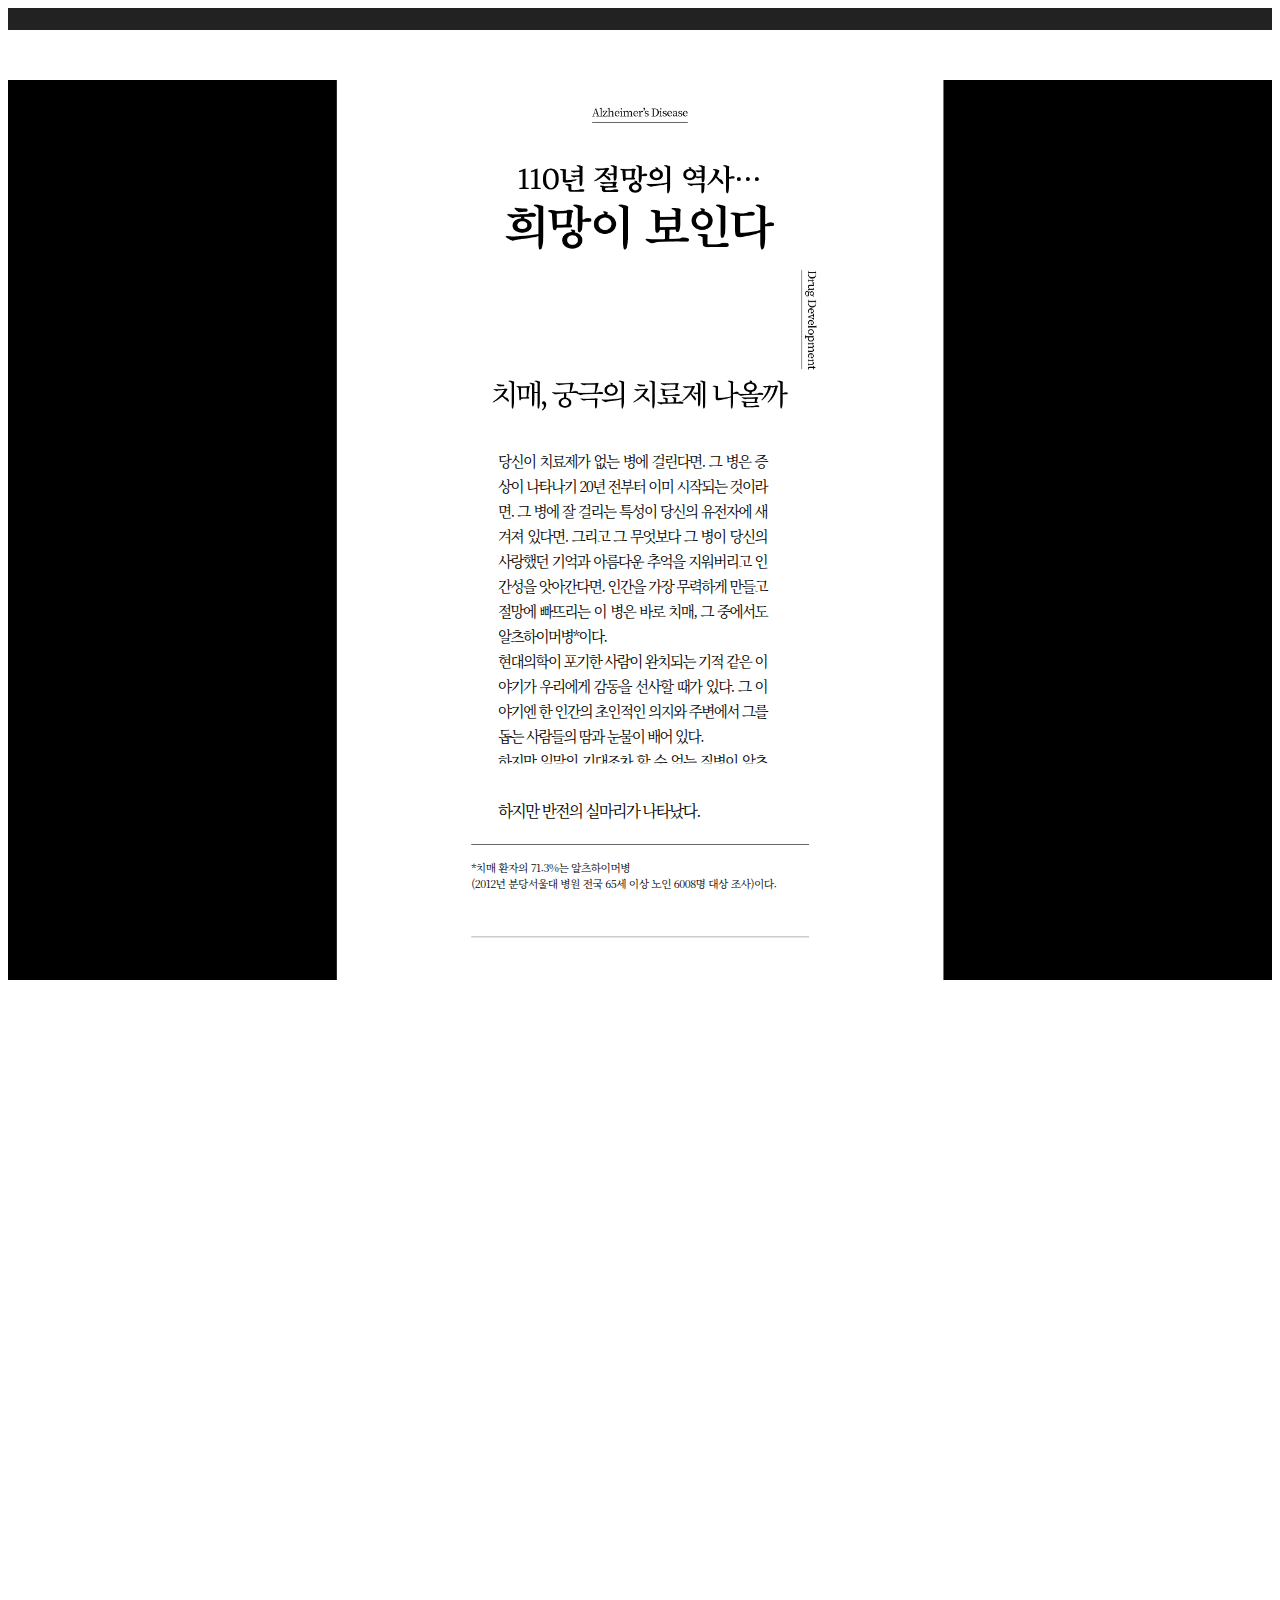
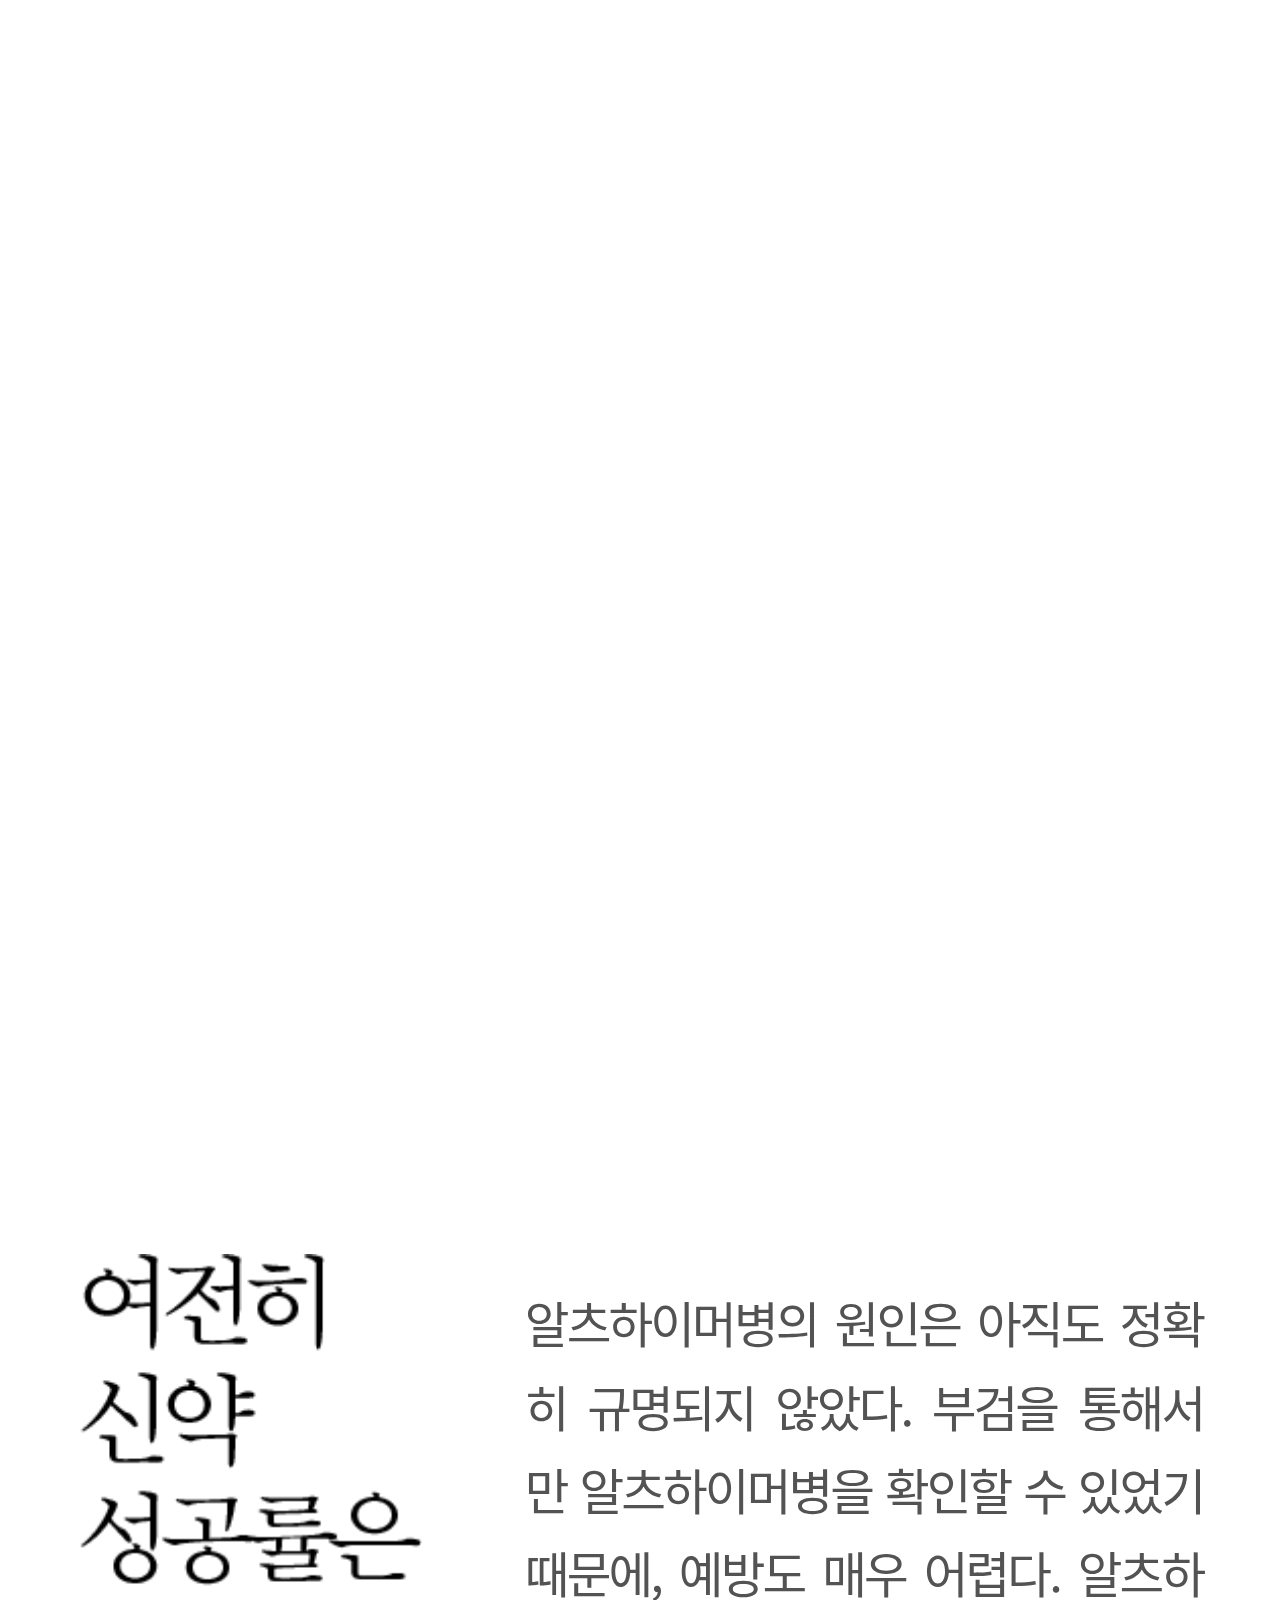
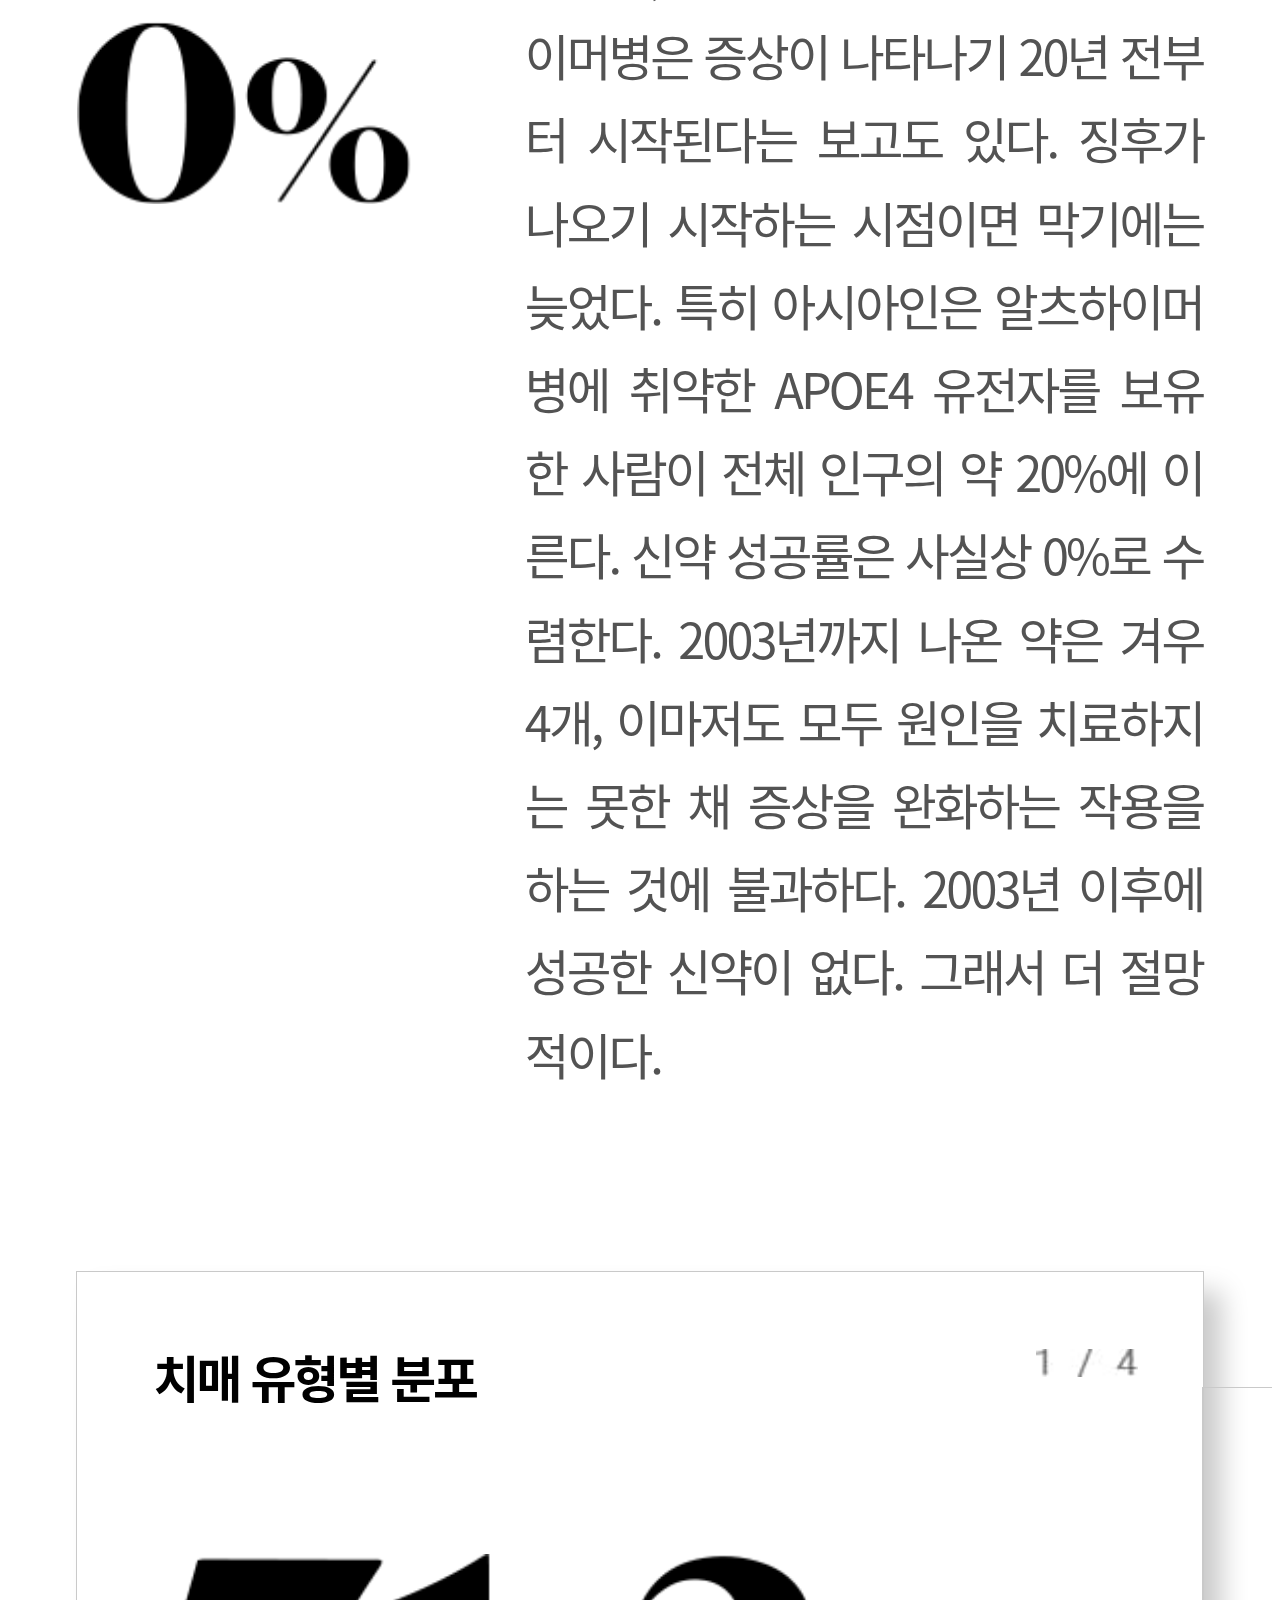
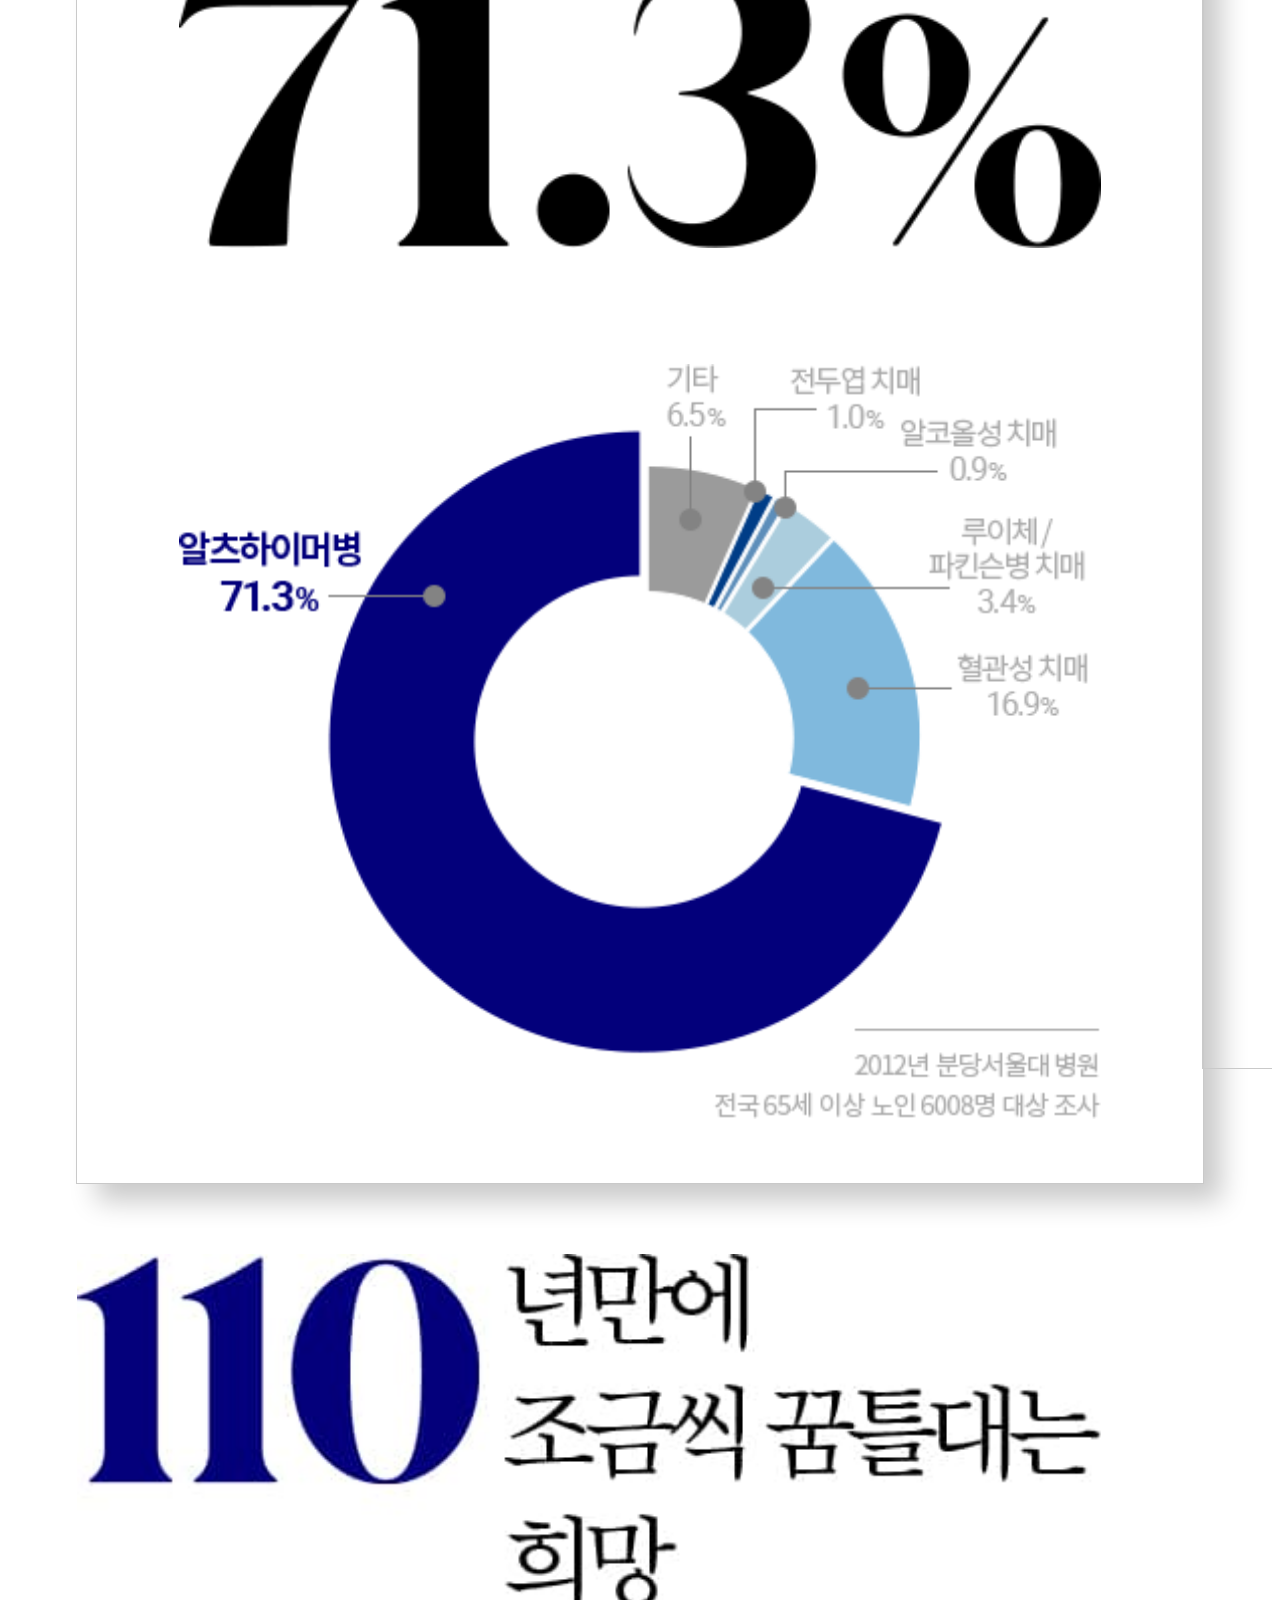
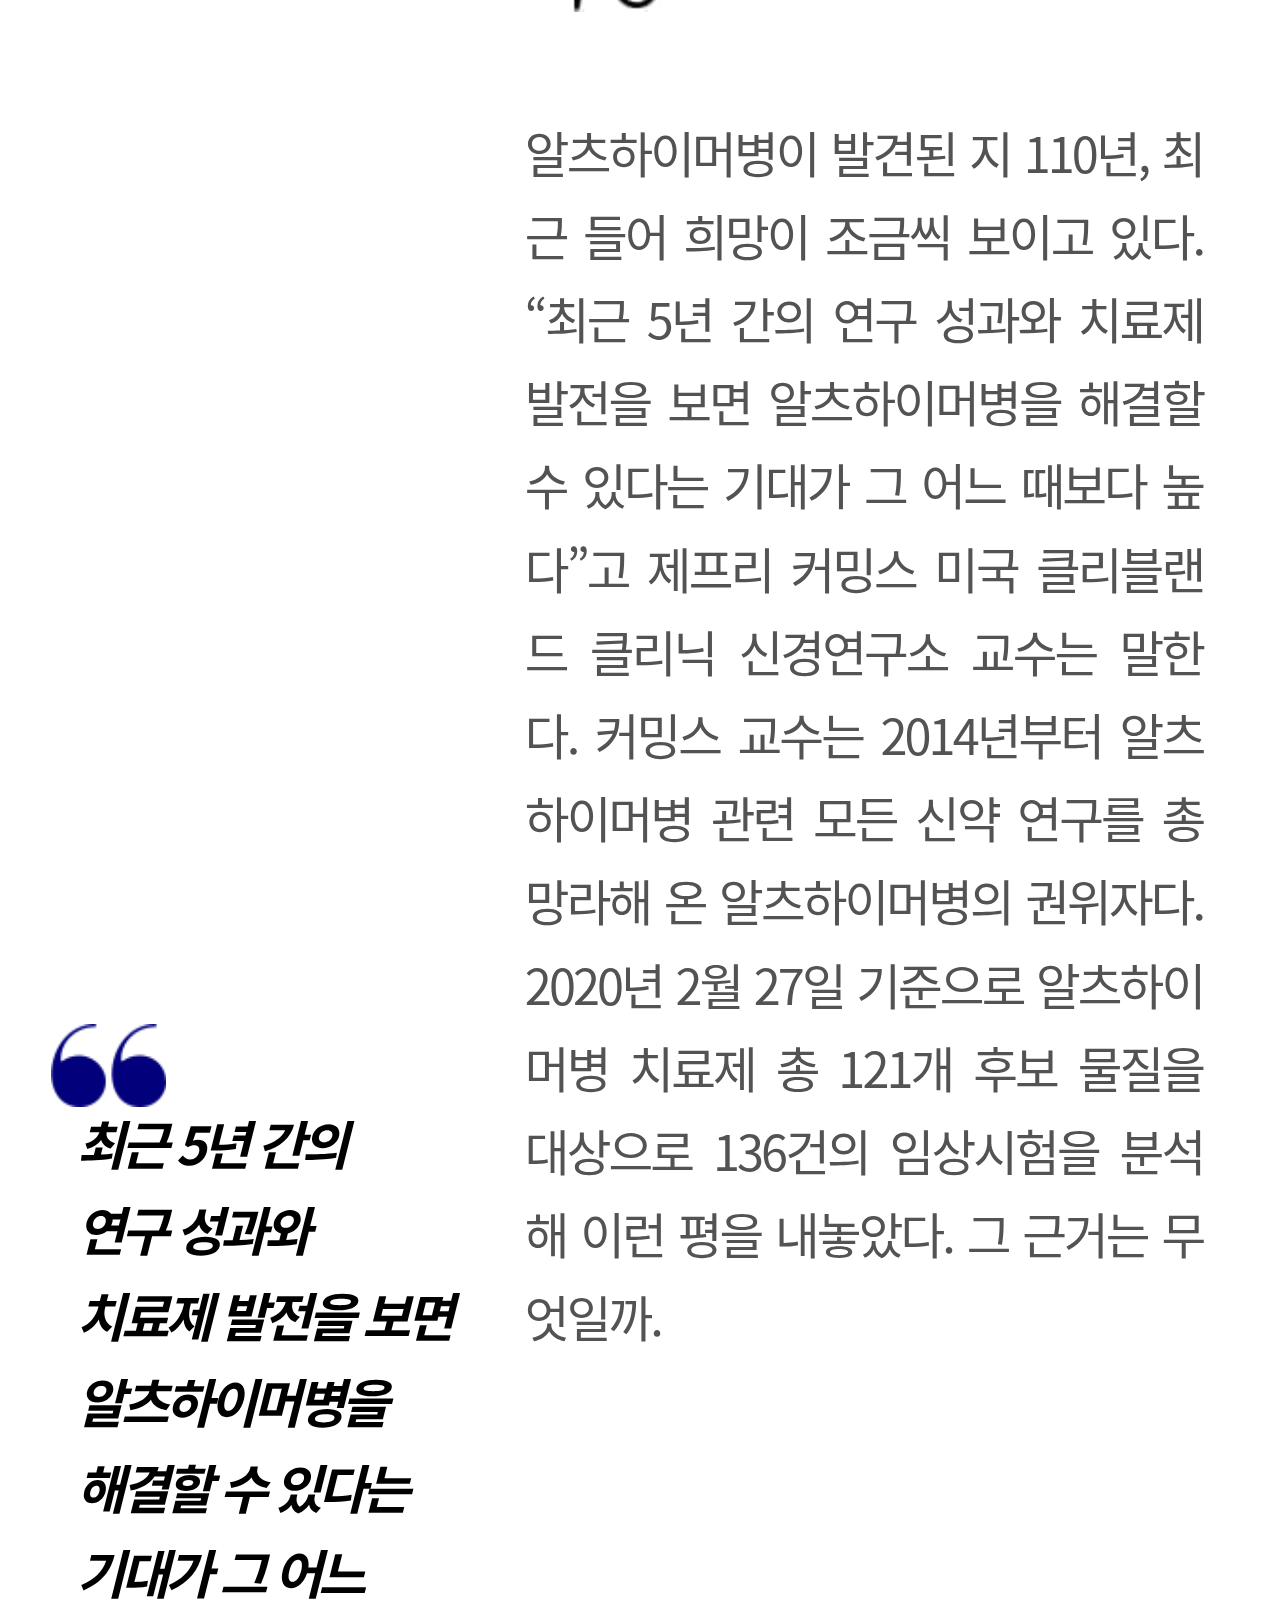
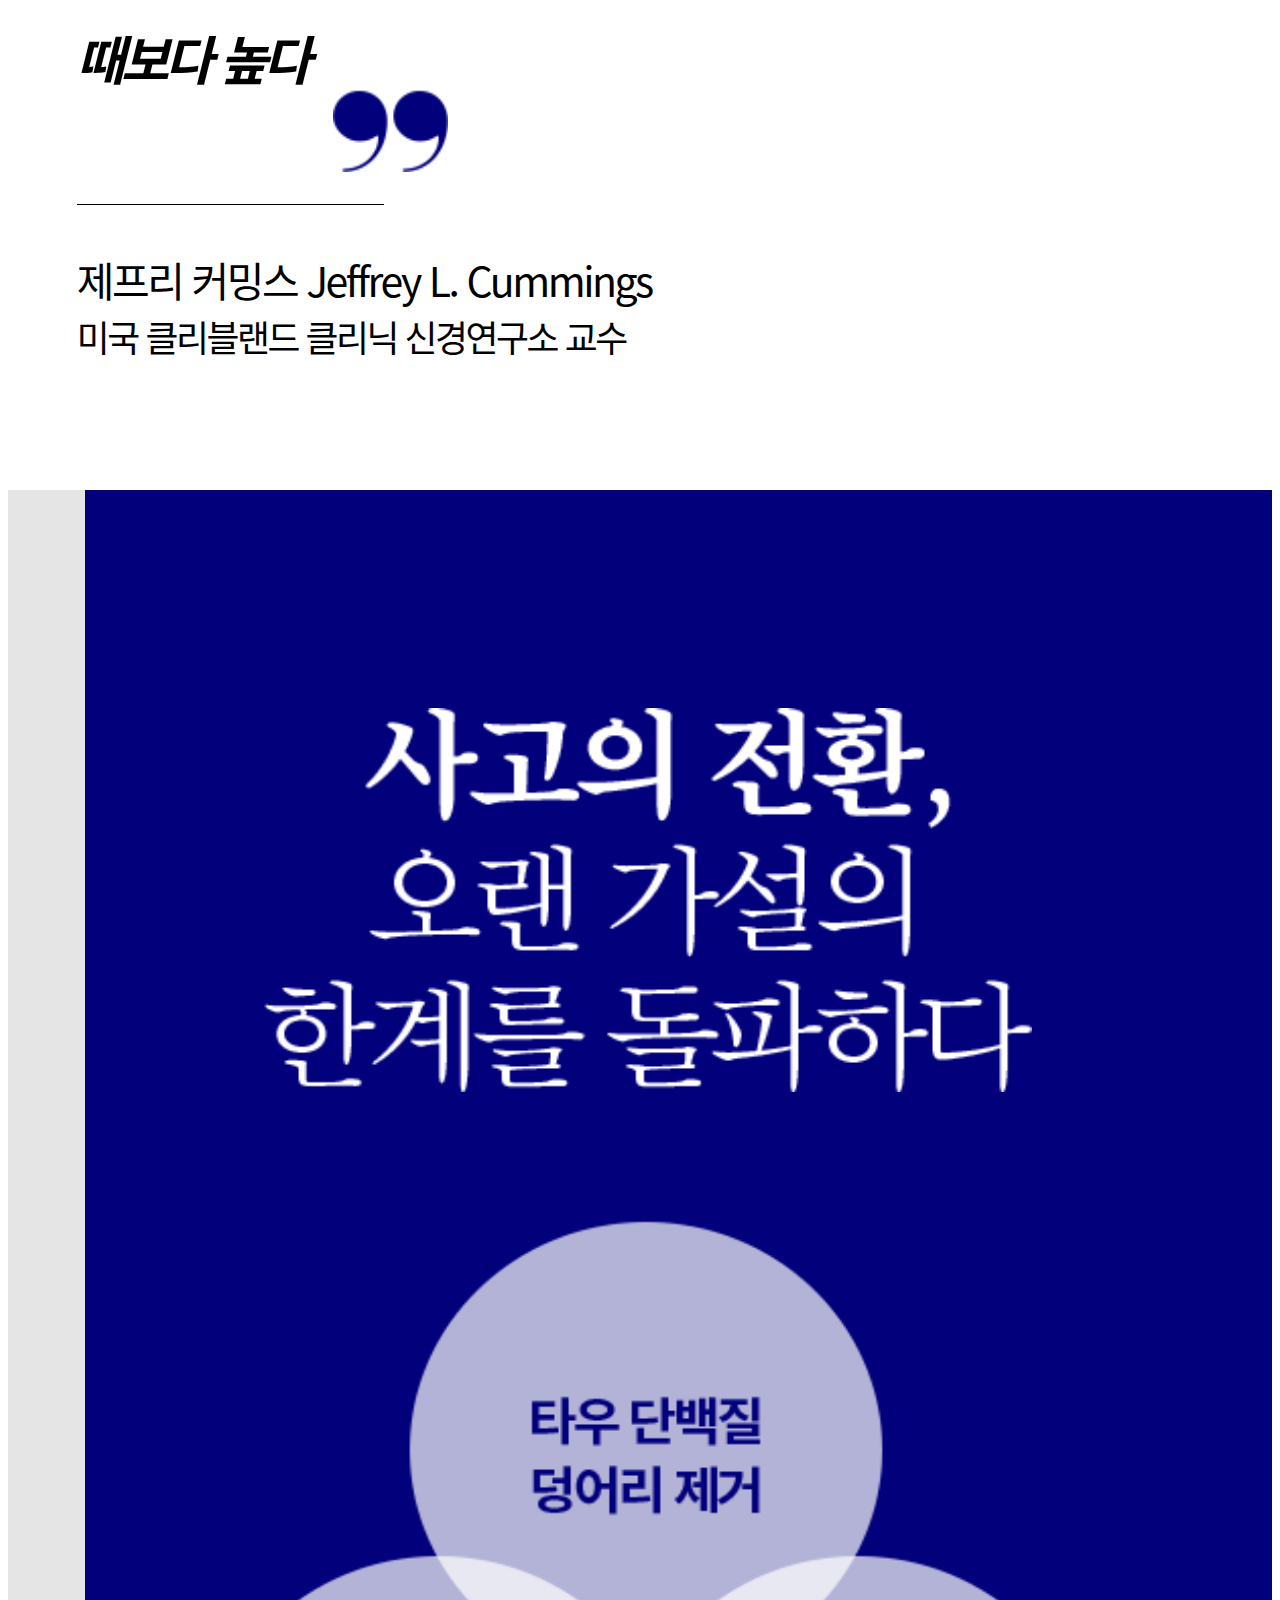
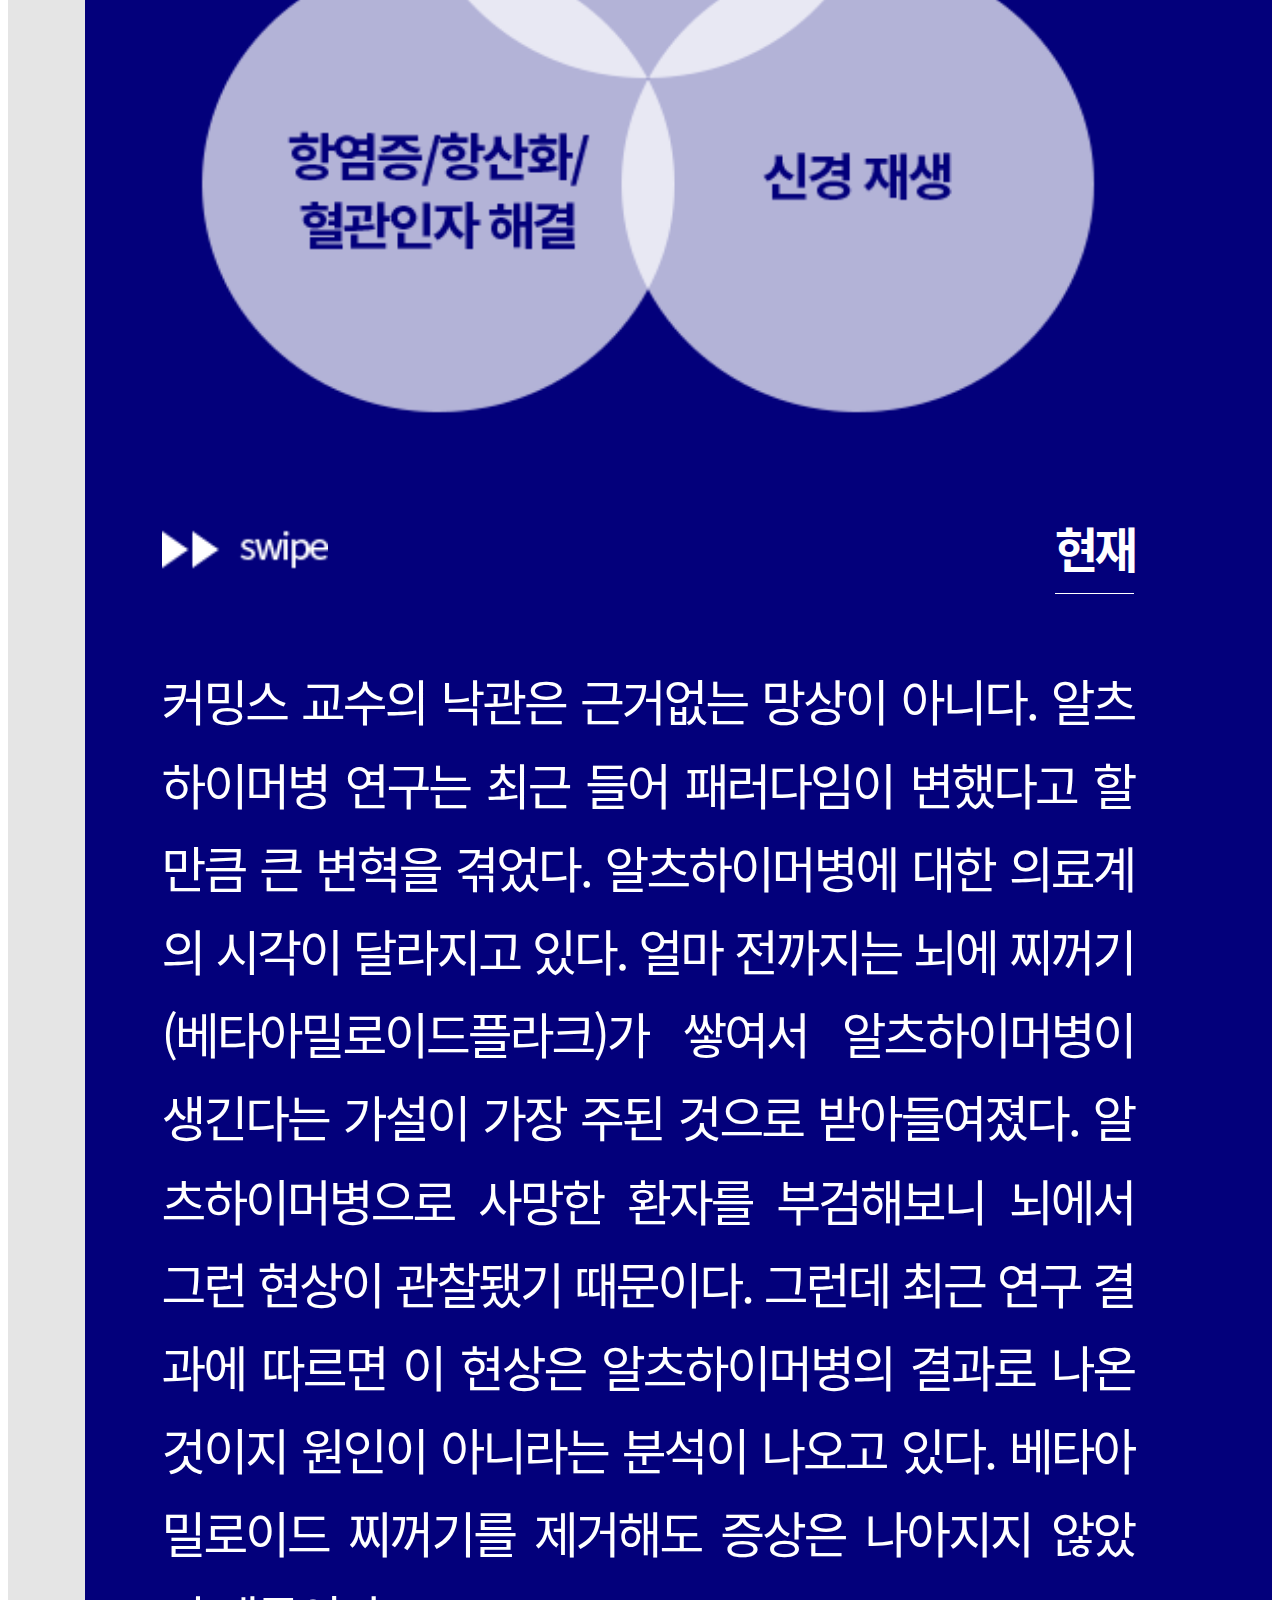
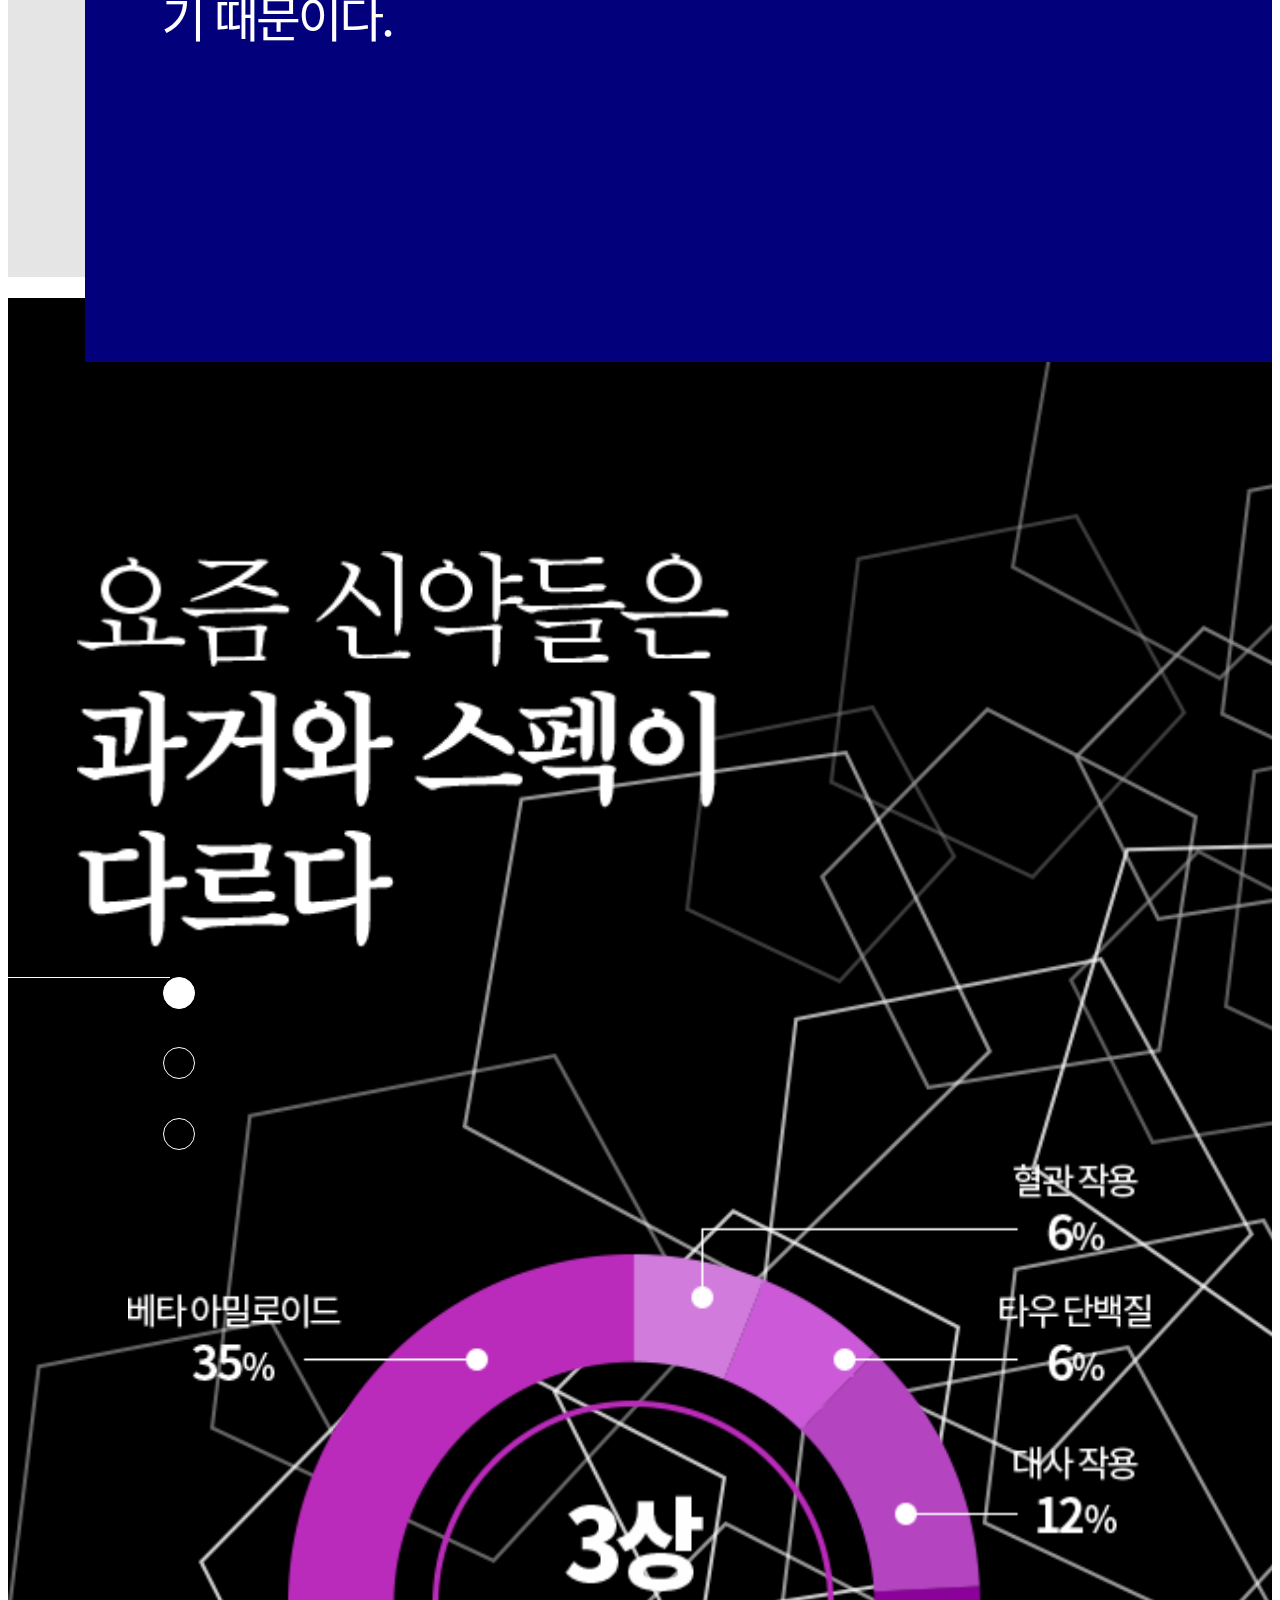
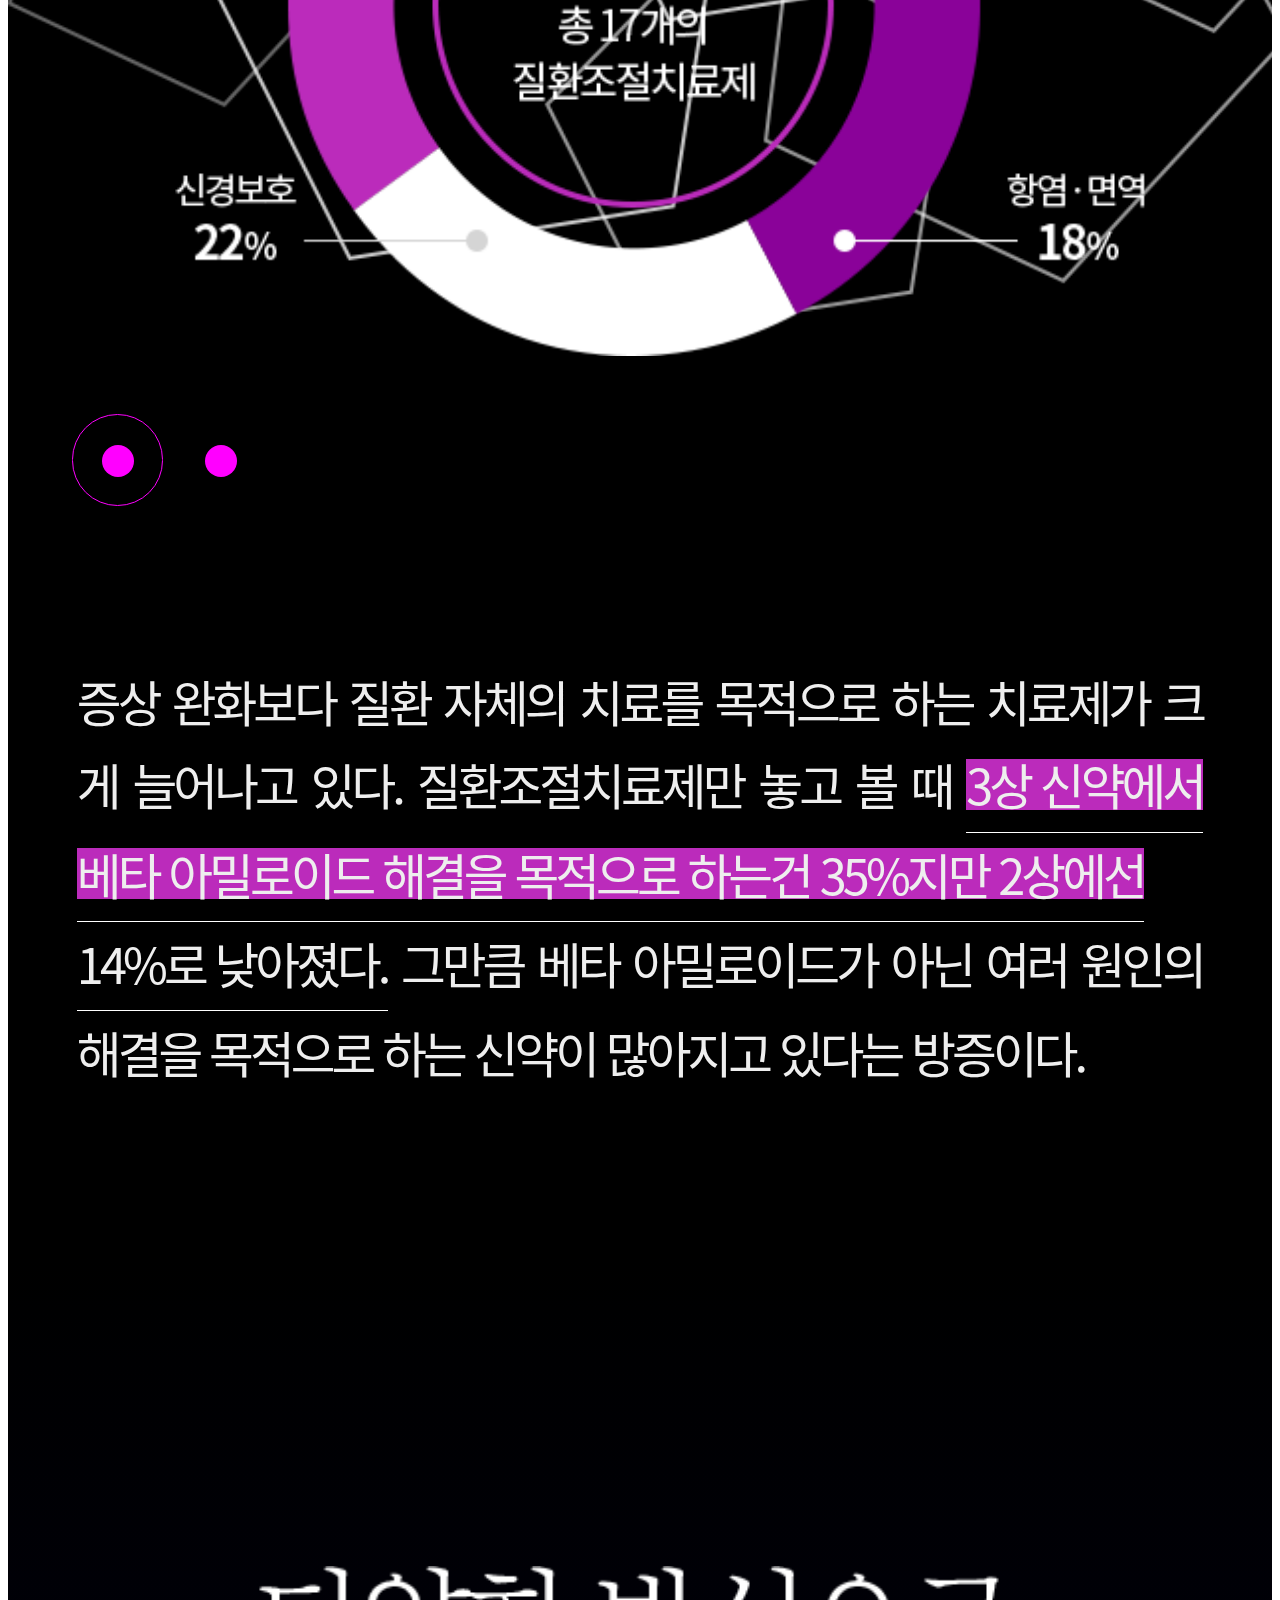
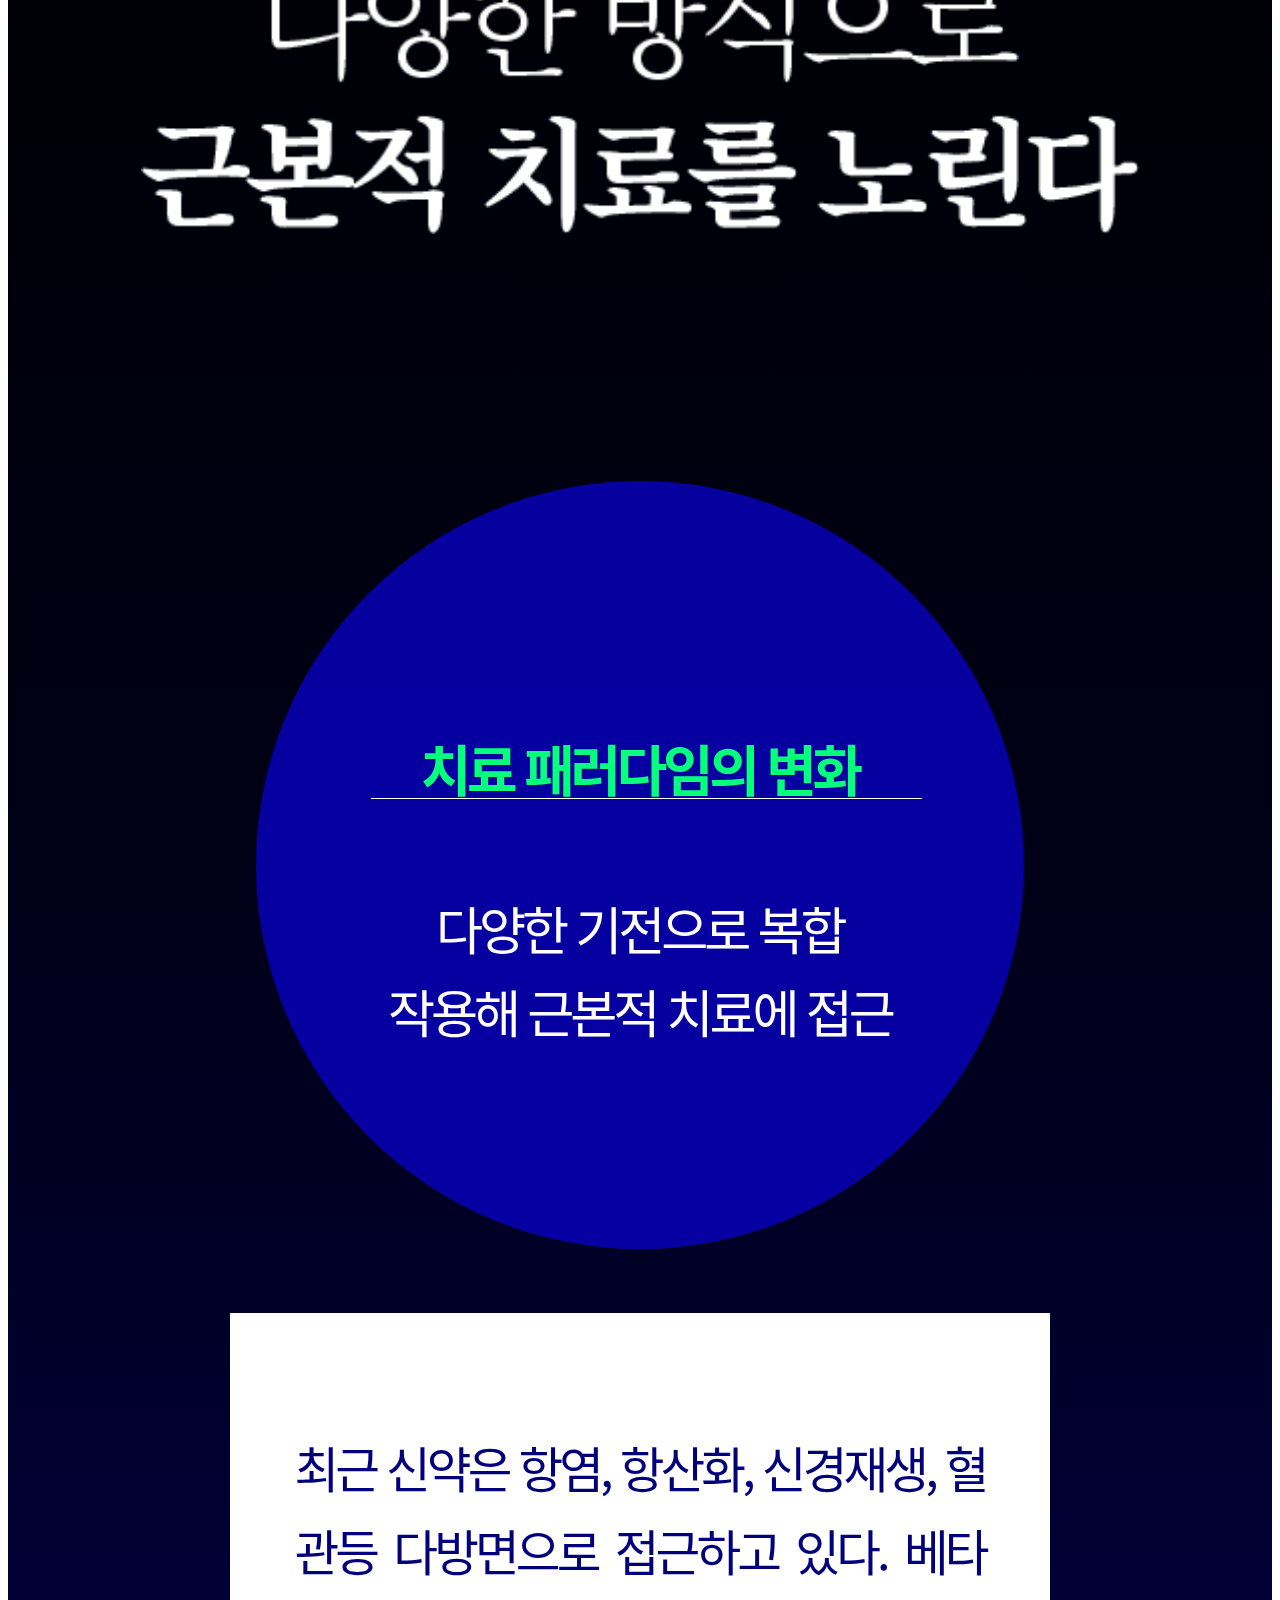
==== commit 00ee2852: "모바일 작업 진행" ====
--- a/mobile/index.html
+++ b/mobile/index.html
@@ -26,8 +26,8 @@
     <meta property="og:image:height" content="628">
     <meta property="og:site_name" content="절망의 질병 치매, 궁극의 치료제 나올까">
     <meta property="og:locale" content="ko_KR">
-    <meta property="article:author" content="">
-    <meta property="article:publisher" content="">
+    <meta property="article:author" content="https://innovationlab.co.kr/project/gemvax">
+    <meta property="article:publisher" content="https://innovationlab.co.kr/project/gemvax">
     
     <script>
         /*
@@ -77,7 +77,7 @@
     <script src="../js/ScrollMagic.min.js"></script>
     <script src="../js/ScrollToPlugin.min.3.3.4.js"></script>
     <script src="../js/animation.gsap.min.js"></script>
-    <!-- <script src="../js/debug.addIndicators.min.js"></script> -->
+    <script src="../js/debug.addIndicators.min.js"></script>
     <!-- <script src="../js/jquery.rwdImageMaps.min.js"></script> -->
     <script src="../js/swiper.min.js"></script>
     <script src="../mobile/js/functions.js"></script>
@@ -111,25 +111,27 @@
         
         <section class="intro-news ja_section_wrap" ja-section-title="섹션1">
             <div class="intro-news__paper">
-                <div class="intro-news__paper--panel">
-                    <div class="intro-news__paper--headline">
-                        <p class="intro-news__paper--headline-ad">Alzheimer’s Disease</p>
-                        <p class="intro-news__paper--headline-dd">Drug Development</p>
-                        <h2 class="intro-news__paper--headline-title">110년 절망의 역사… 희망이 보인다</h2>
-                        <h4 class="intro-news__paper--headline-sub-title">치매, 궁극의 치료제 나올까</h4>
-                    </div>
-                    <div class="intro-news__paper--content">
-                        <p>
-                            당신이 치료제가 없는 병에 걸린다면. 그 병은 증상이 나타나기 20년 전부터 이미 시작되는 것이라면. 그 병에 잘 걸리는 특성이 당신의 유전자에 새겨져 있다면. 그리고 그 무엇보다 그 병이 당신의 사랑했던 기억과 아름다운 추억을 지워버리고 인간성을 앗아간다면. 인간을 가장 무력하게 만들고 절망에 빠뜨리는 이 병은 바로 치매, 그 중에서도 알츠하이머병*이다.<br>
-                            현대의학이 포기한 사람이 완치되는 기적 같은 이야기가 우리에게 감동을 선사할 때가 있다. 그 이야기엔 한 인간의 초인적인 의지와 주변에서 그를 돕는 사람들의 땀과 눈물이 배어 있다. <br>
-                            하지만 일말의 기대조차 할 수 없는 질병이 알츠하이머병이다. 알츠하이머병의 세계엔 기적과 감동이 없다. 환자뿐 아니라 가족도 그가 마지막 숨을 뱉는 날까지 지옥 같은 나날을 견뎌야 한다.<br>
-                            인간의 영혼은 증발하고, 암흑 같은 심연만 몸뚱이를 채운 듯하다. 눈부시게 발전한 의학도 알츠하이머병 앞에선 무기력하다. 암, 심장질환, 뇌질환 분야는 나날이 발전했다. <br>
-                            하지만 21세기의 의술도, 대자연의 법칙도 유독 알츠하이머병에만 예외인 것처럼 보인다. 환자의 영혼을 앗아가고, 가족을 절망에 빠뜨리며, 의료진을 좌절케 한 알츠하이머병.
-                        </p>
-                        <strong>하지만 반전의 실마리가 나타났다.</strong>
-                    </div>
-                    <p class="intro-news__paper--annexed">*치매 환자의 71.3%는 알츠하이머병 <br>
-                        (2012년 분당서울대 병원 전국 65세 이상 노인 6008명 대상 조사)이다.</p>
+                <div class="intro-news__paper--box">
+                    <div class="intro-news__paper--panel">
+                        <div class="intro-news__paper--headline">
+                            <p class="intro-news__paper--headline-ad">Alzheimer’s Disease</p>
+                            <p class="intro-news__paper--headline-dd">Drug Development</p>
+                            <h2 class="intro-news__paper--headline-title">110년 절망의 역사… 희망이 보인다</h2>
+                            <h4 class="intro-news__paper--headline-sub-title">치매, 궁극의 치료제 나올까</h4>
+                        </div>
+                        <div class="intro-news__paper--content">
+                            <p>
+                                당신이 치료제가 없는 병에 걸린다면. 그 병은 증상이 나타나기 20년 전부터 이미 시작되는 것이라면. 그 병에 잘 걸리는 특성이 당신의 유전자에 새겨져 있다면. 그리고 그 무엇보다 그 병이 당신의 사랑했던 기억과 아름다운 추억을 지워버리고 인간성을 앗아간다면. 인간을 가장 무력하게 만들고 절망에 빠뜨리는 이 병은 바로 치매, 그 중에서도 알츠하이머병*이다.<br>
+                                현대의학이 포기한 사람이 완치되는 기적 같은 이야기가 우리에게 감동을 선사할 때가 있다. 그 이야기엔 한 인간의 초인적인 의지와 주변에서 그를 돕는 사람들의 땀과 눈물이 배어 있다. <br>
+                                하지만 일말의 기대조차 할 수 없는 질병이 알츠하이머병이다. 알츠하이머병의 세계엔 기적과 감동이 없다. 환자뿐 아니라 가족도 그가 마지막 숨을 뱉는 날까지 지옥 같은 나날을 견뎌야 한다.<br>
+                                인간의 영혼은 증발하고, 암흑 같은 심연만 몸뚱이를 채운 듯하다. 눈부시게 발전한 의학도 알츠하이머병 앞에선 무기력하다. 암, 심장질환, 뇌질환 분야는 나날이 발전했다. <br>
+                                하지만 21세기의 의술도, 대자연의 법칙도 유독 알츠하이머병에만 예외인 것처럼 보인다. 환자의 영혼을 앗아가고, 가족을 절망에 빠뜨리며, 의료진을 좌절케 한 알츠하이머병.
+                            </p>
+                            <strong>하지만 반전의 실마리가 나타났다.</strong>
+                        </div>
+                        <p class="intro-news__paper--annexed">*치매 환자의 71.3%는 알츠하이머병 <br>
+                            (2012년 분당서울대 병원 전국 65세 이상 노인 6008명 대상 조사)이다.</p>
+                    </div>
                 </div>
             </div>
         </section>
--- a/mobile/css/mobile_style.css
+++ b/mobile/css/mobile_style.css
@@ -1,25 +1,4 @@
 @charset "UTF-8";
-@font-face {
-  font-family: 'Noto Serif';
-  font-weight: 400;
-  src: url("../../fonts/NotoSerifKR-Regular.eot");
-  src: url("../../fonts/NotoSerifKR-Regular.woff") format("woff"), url("../../fonts/NotoSerifKR-Regular.otf") format("truetype");
-}
-
-@font-face {
-  font-family: 'Noto Sans CJK KR';
-  font-weight: 100;
-  src: url("../../fonts/NotoSansCJKkr-Thin.eot");
-  src: url("../../fonts/NotoSansCJKkr-Thin.woff") format("woff"), url("../../fonts/NotoSansCJKkr-Thin.otf") format("truetype");
-}
-
-@font-face {
-  font-family: 'Noto Sans CJK KR';
-  font-weight: 200;
-  src: url("../../fonts/NotoSansCJKkr-Light.eot");
-  src: url("../../fonts/NotoSansCJKkr-Light.woff") format("woff"), url("../../fonts/NotoSansCJKkr-Light.otf") format("truetype");
-}
-
 @font-face {
   font-family: 'Noto Sans CJK KR';
   font-weight: 300;
@@ -46,13 +25,6 @@
   font-weight: 600;
   src: url("../../fonts/NotoSansCJKkr-Bold.eot");
   src: url("../../fonts/NotoSansCJKkr-Bold.woff") format("woff"), url("../../fonts/NotoSansCJKkr-Bold.otf") format("truetype");
-}
-
-@font-face {
-  font-family: 'Noto Sans CJK KR';
-  font-weight: 700;
-  src: url("../../fonts/NotoSansCJKkr-Black.eot");
-  src: url("../../fonts/NotoSansCJKkr-Black.woff") format("woff"), url("../../fonts/NotoSansCJKkr-Black.otf") format("truetype");
 }
 
 @font-face {
@@ -278,21 +250,33 @@
   position: relative;
   width: 100%;
   min-height: calc(100vh - 50px);
+  height: 100vh;
   top: 50px;
   padding: 0;
   background: #000;
-  height: 240vw;
   overflow: hidden;
 }
 
 .intro-news__paper {
   position: absolute;
+  -webkit-transform-origin: center;
+          transform-origin: center;
+  width: 100%;
+  min-height: calc(100vh - 50px);
+  height: 250vw;
+  -webkit-transform: scale(0.3);
+          transform: scale(0.3);
+  -webkit-transform-origin: top;
+          transform-origin: top;
+  left: 50%;
+}
+
+.intro-news__paper--box {
   -webkit-transform-origin: center;
           transform-origin: center;
   background: #fff;
   width: 100%;
-  min-height: calc(100vh - 50px);
-  height: 240vw;
+  height: 100%;
 }
 
 .intro-news__paper--panel {
@@ -301,7 +285,6 @@
   top: 0;
   left: 50%;
   margin: 0 0 0 -44vw;
-  outline: 1px solid #ddd;
   height: 100%;
 }
 
@@ -367,7 +350,6 @@
   padding-right: 8vw;
   height: 82vw;
   overflow: hidden;
-  overflow-y: scroll;
   text-align: justify;
   word-break: break-all;
   font-family: 'Noto Serif CJK KR', sans-serif;
@@ -412,7 +394,6 @@
   top: 0;
   left: 50%;
   margin: 8vw 0 0 -44vw;
-  outline: 1px solid #ddd;
 }
 
 .alzheimer__headline--title {
@@ -627,7 +608,6 @@
   top: 0;
   left: 50%;
   margin: 8vw 0 0 -44vw;
-  outline: 1px solid #ddd;
   height: 100%;
 }
 
@@ -879,7 +859,6 @@
   top: 0;
   left: 50%;
   margin: 18vw 0 0 -44vw;
-  outline: 1px solid #ddd;
   height: 100%;
 }
 
@@ -1112,7 +1091,6 @@
   top: 0;
   left: 50%;
   margin: 24vw 0 0 -44vw;
-  outline: 1px solid #ddd;
   height: 100%;
 }
 
@@ -1271,7 +1249,6 @@
   top: 0;
   left: 50%;
   margin: 0vw 0 0 -44vw;
-  outline: 1px solid #ddd;
   height: 100%;
 }
 
@@ -1403,7 +1380,6 @@
   top: 0;
   left: 50%;
   margin: 0vw 0 0 -44vw;
-  outline: 1px solid #ddd;
   height: 100%;
 }
 
@@ -1653,7 +1629,6 @@
   top: 0;
   left: 50%;
   margin: 64vw 0 0 -44vw;
-  outline: 1px solid #ddd;
   height: 100%;
 }
 
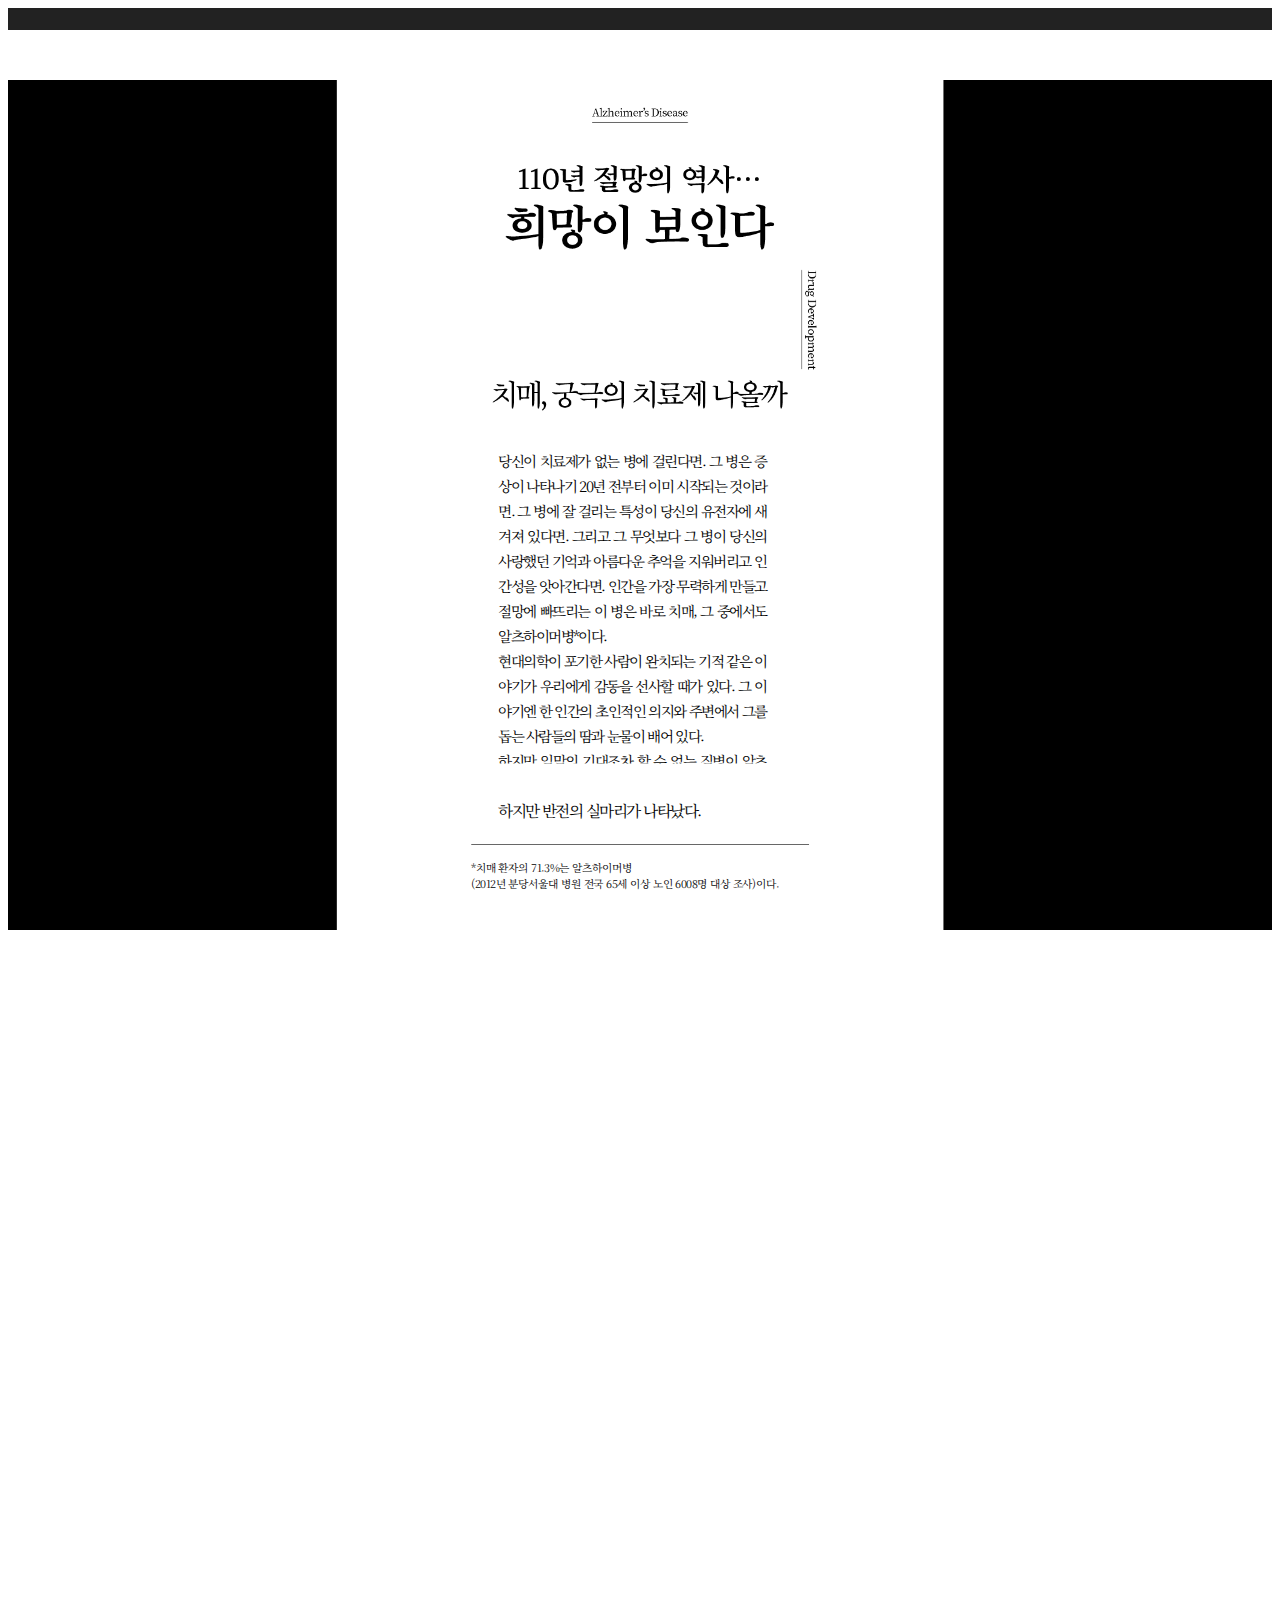
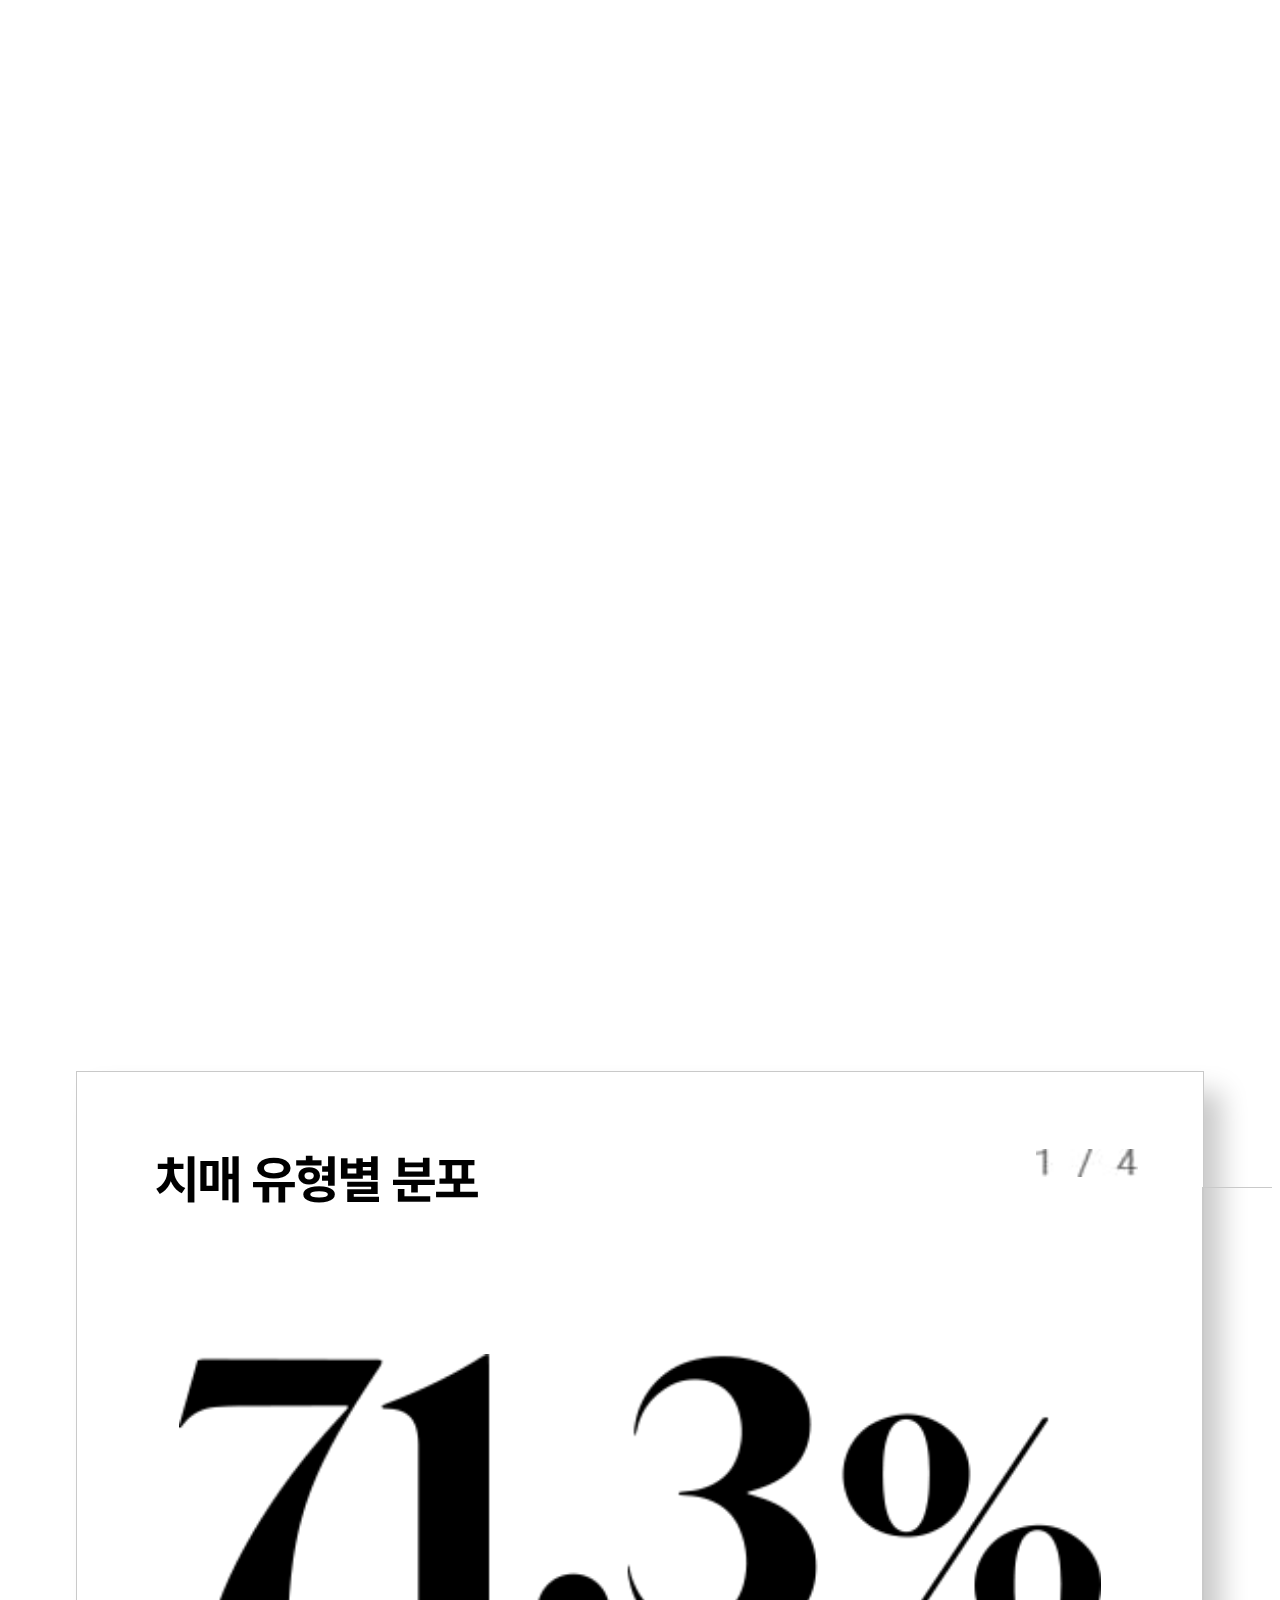
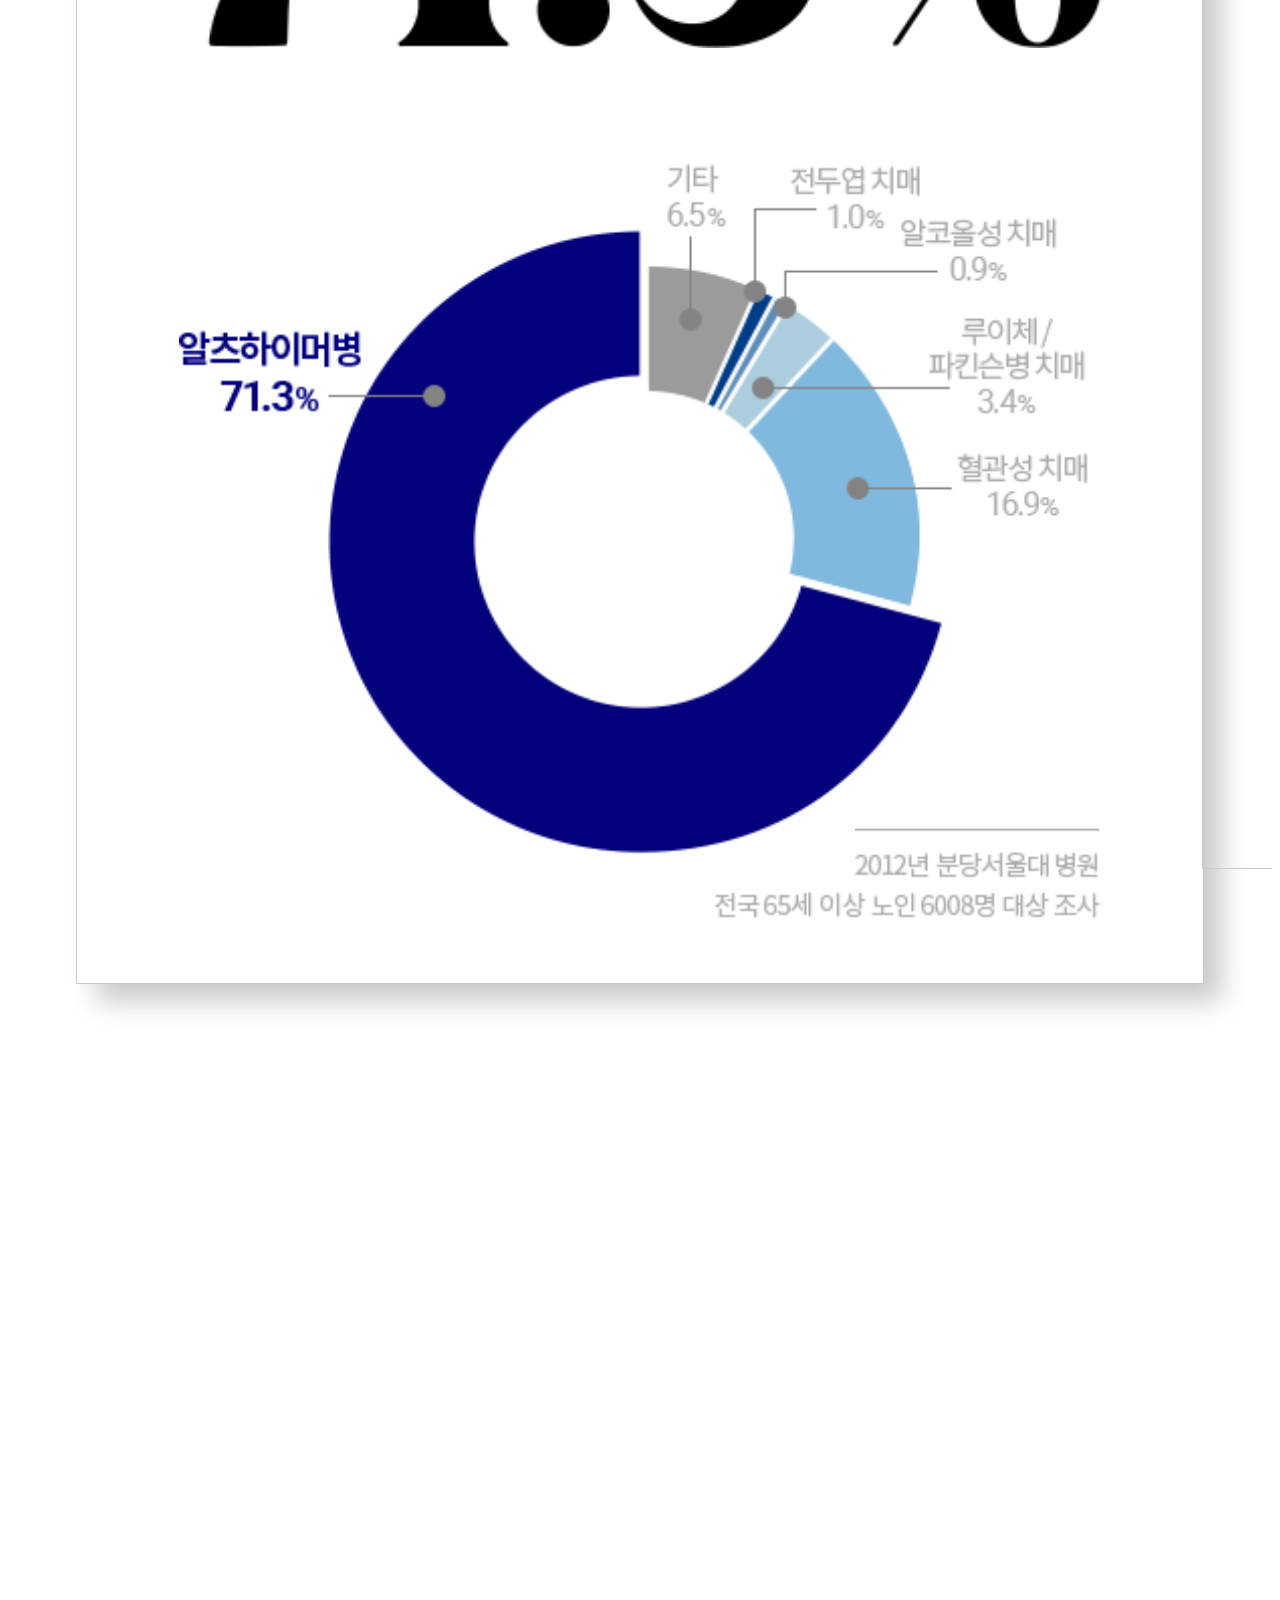
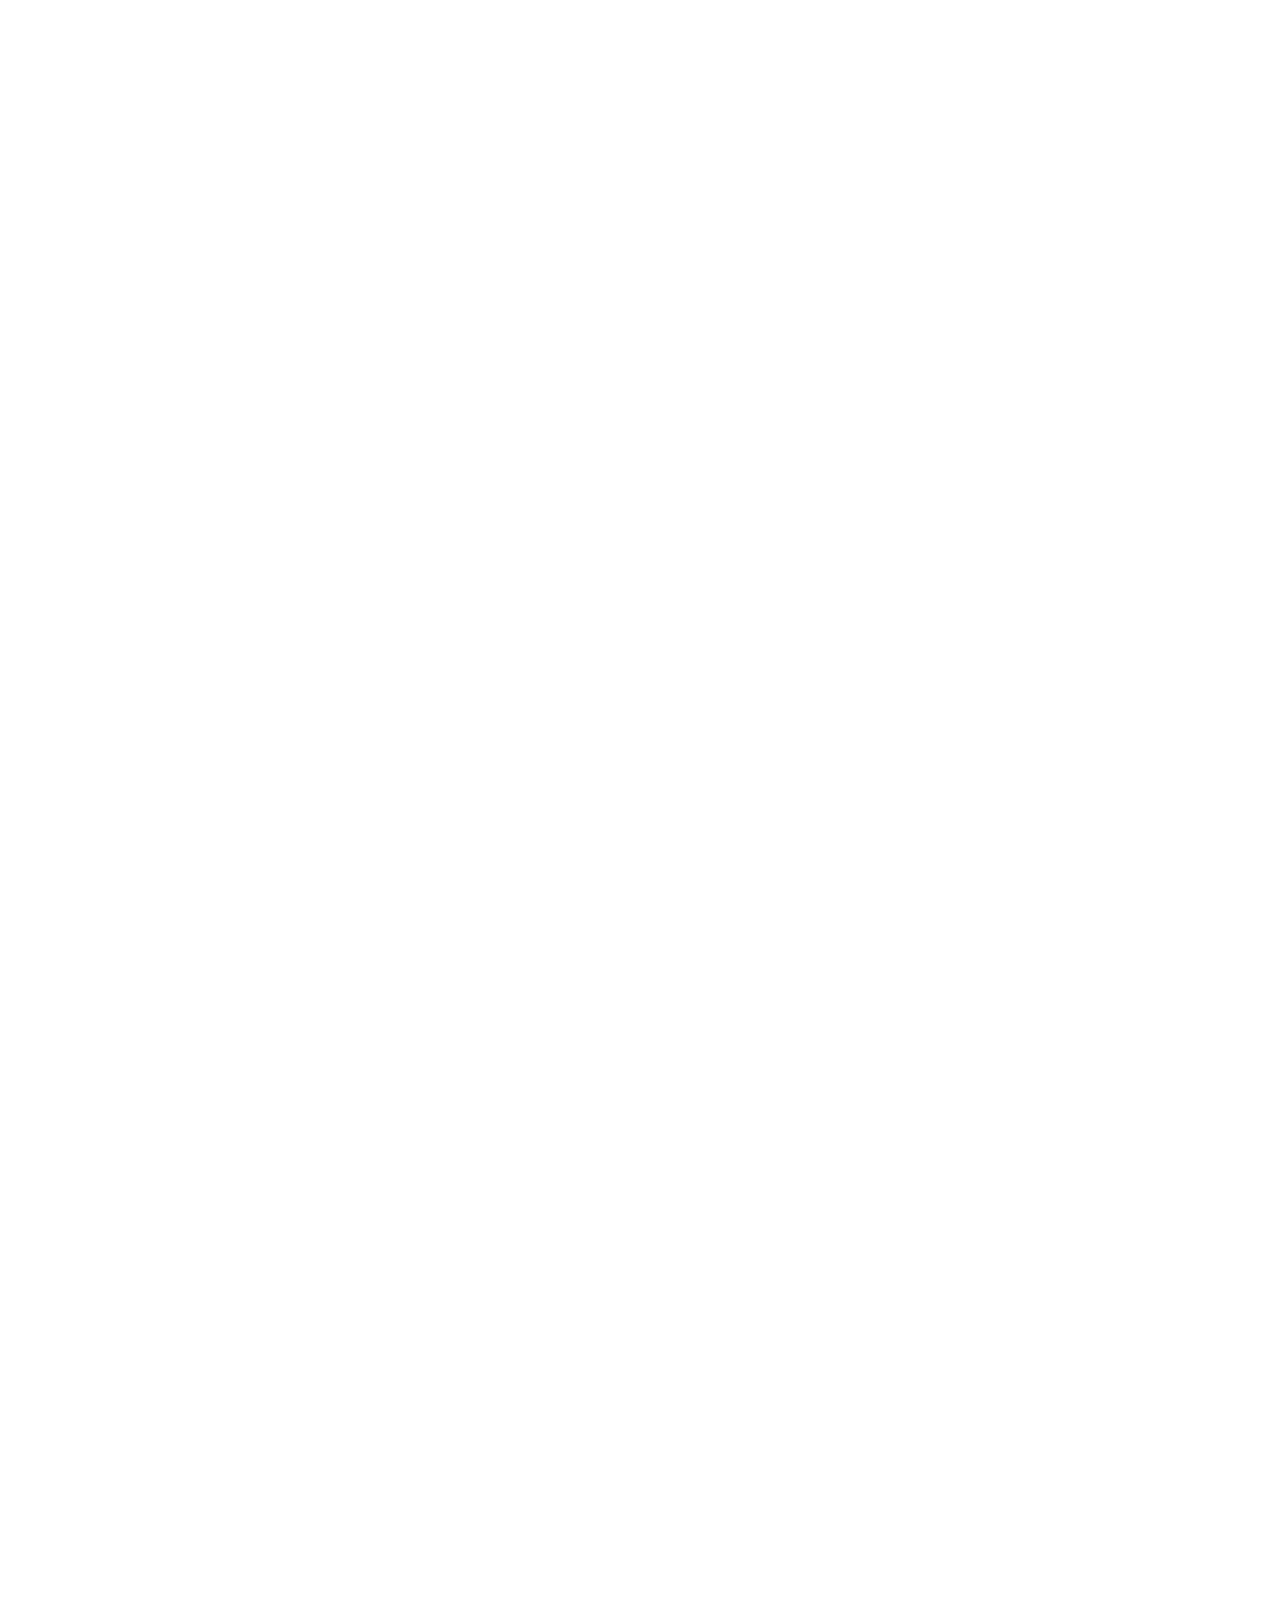
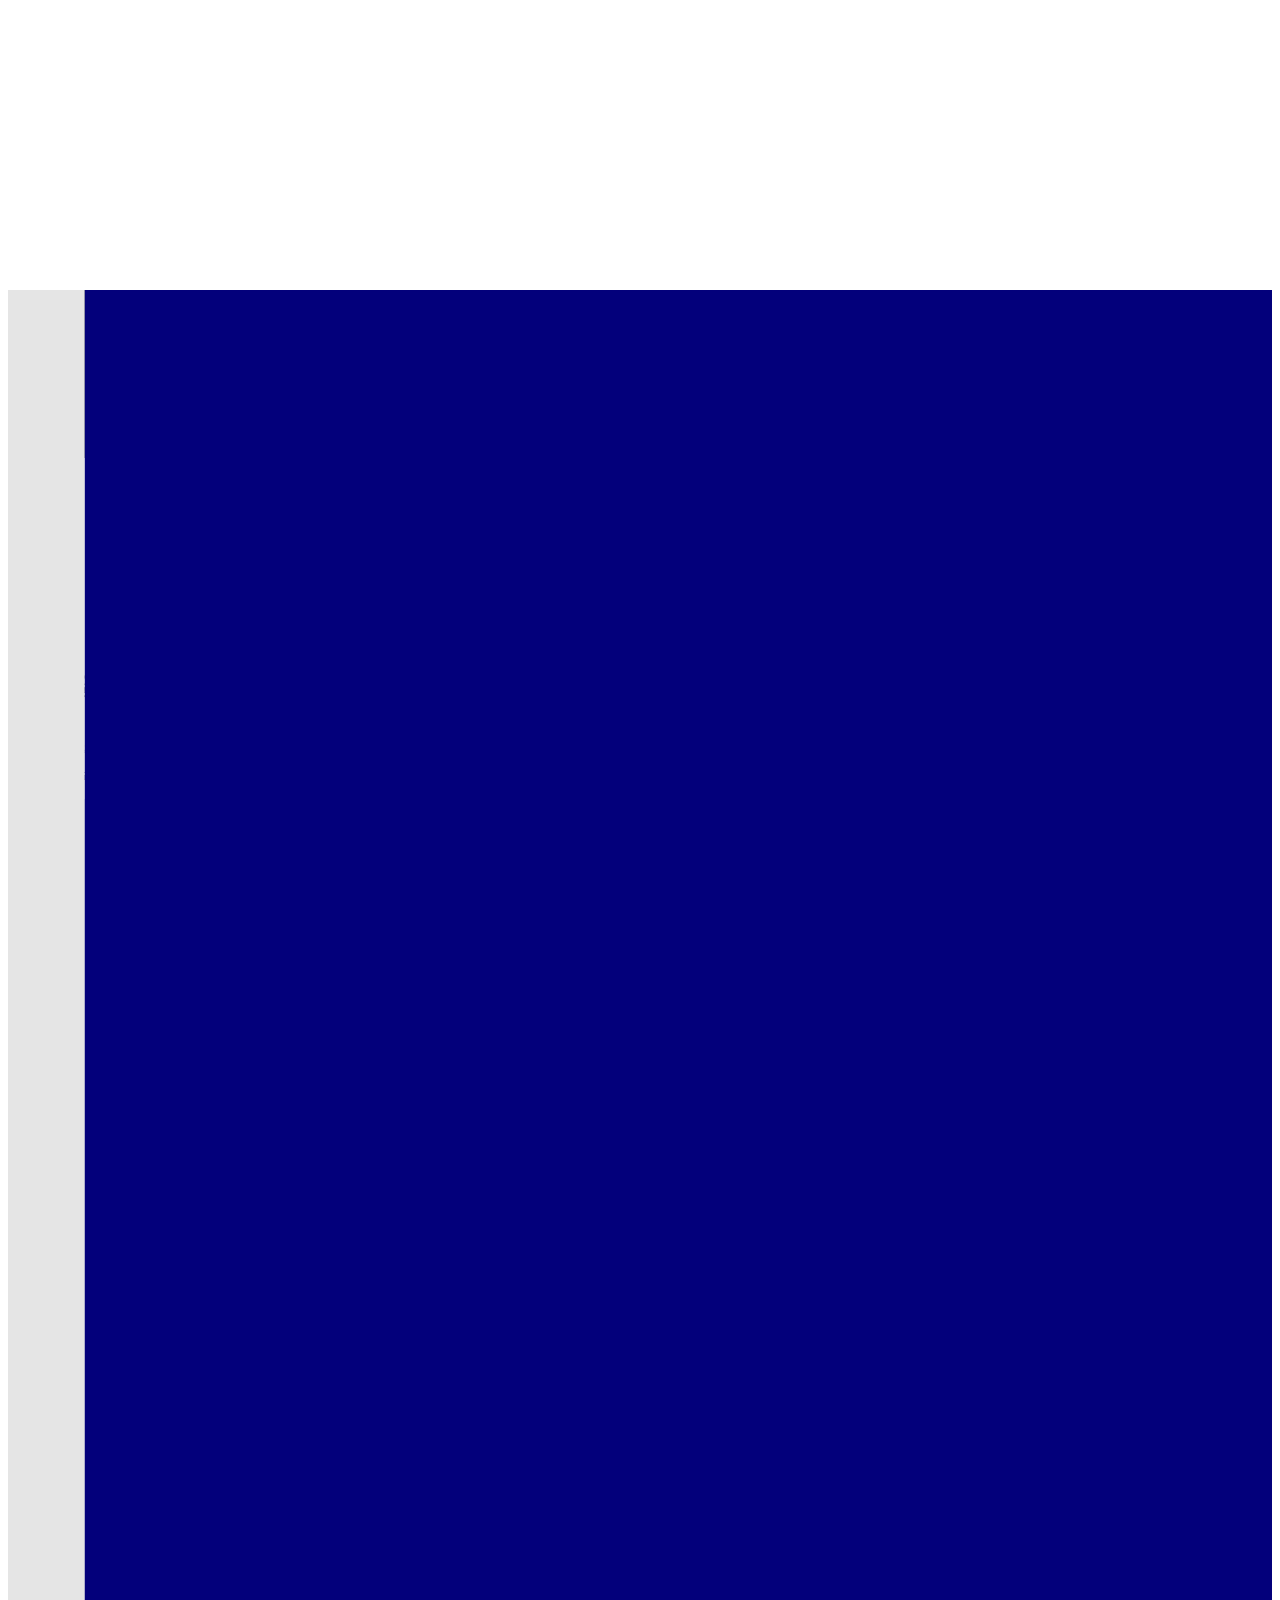
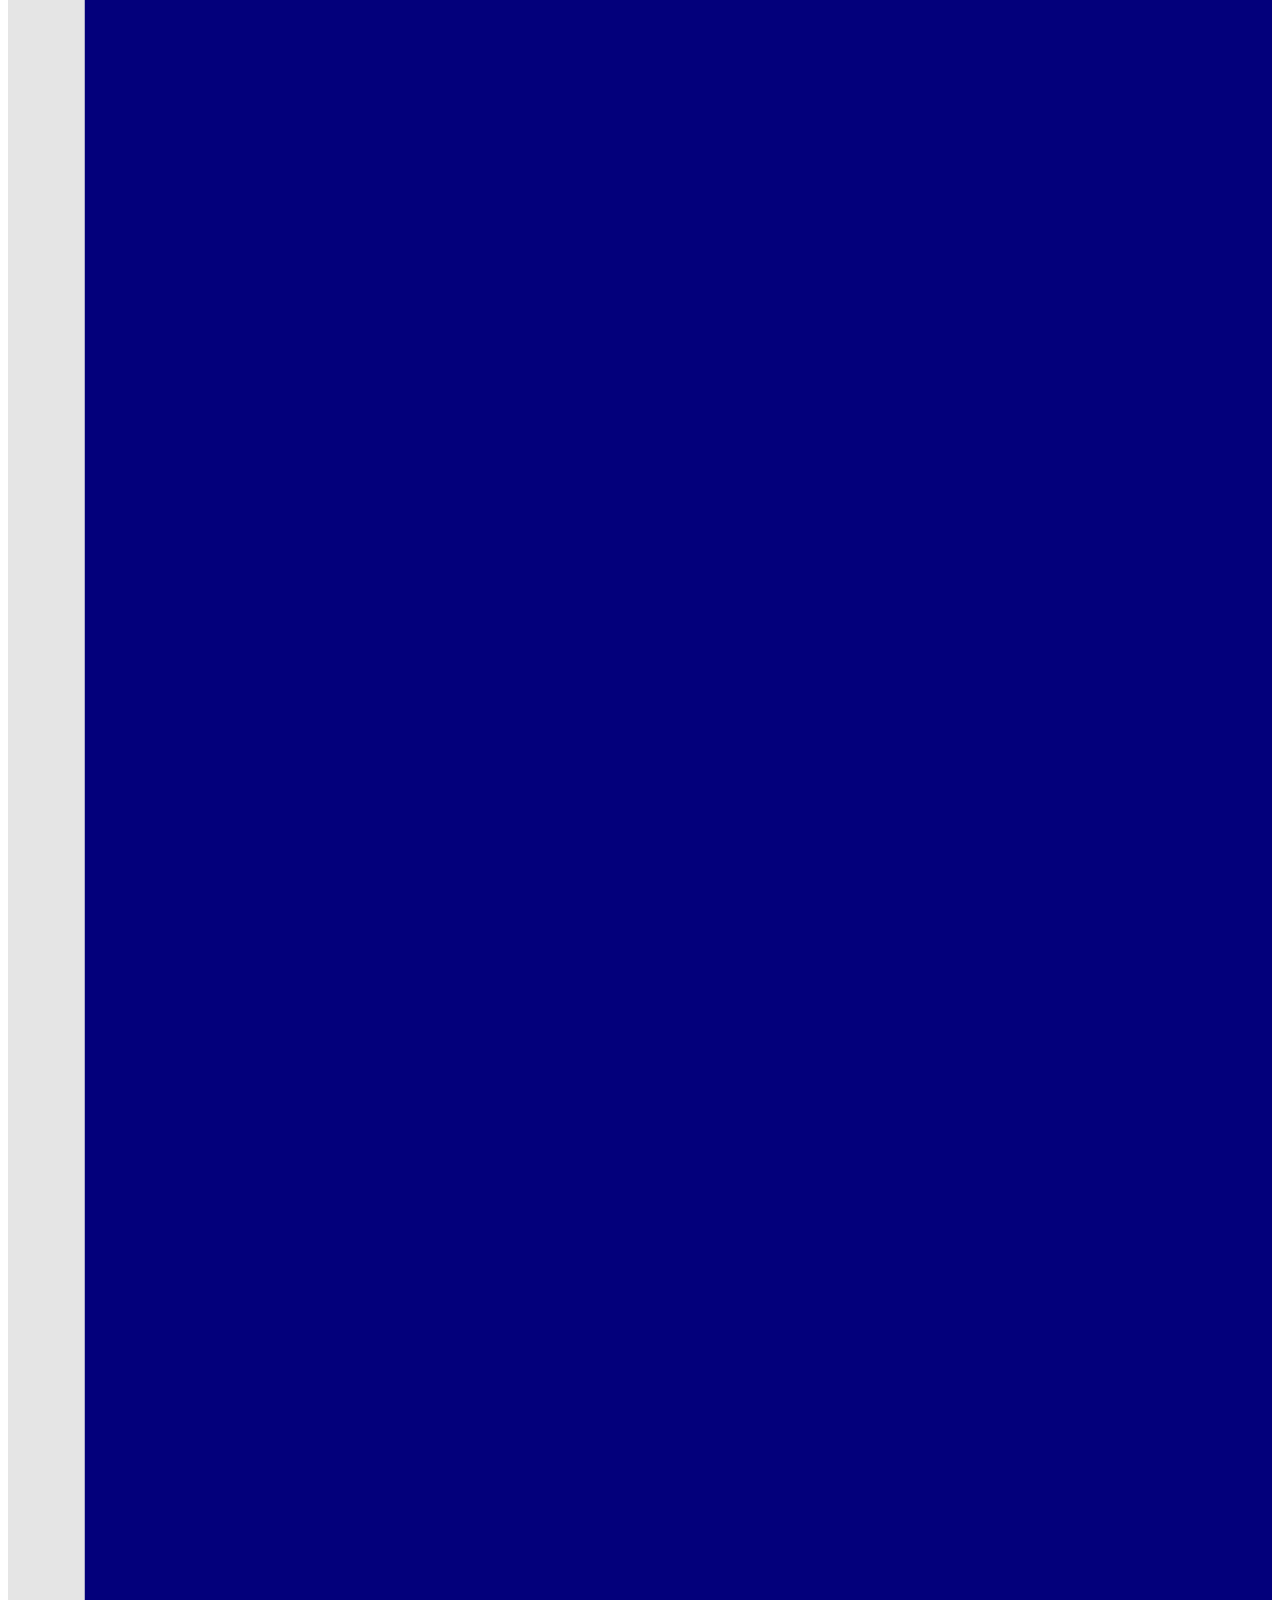
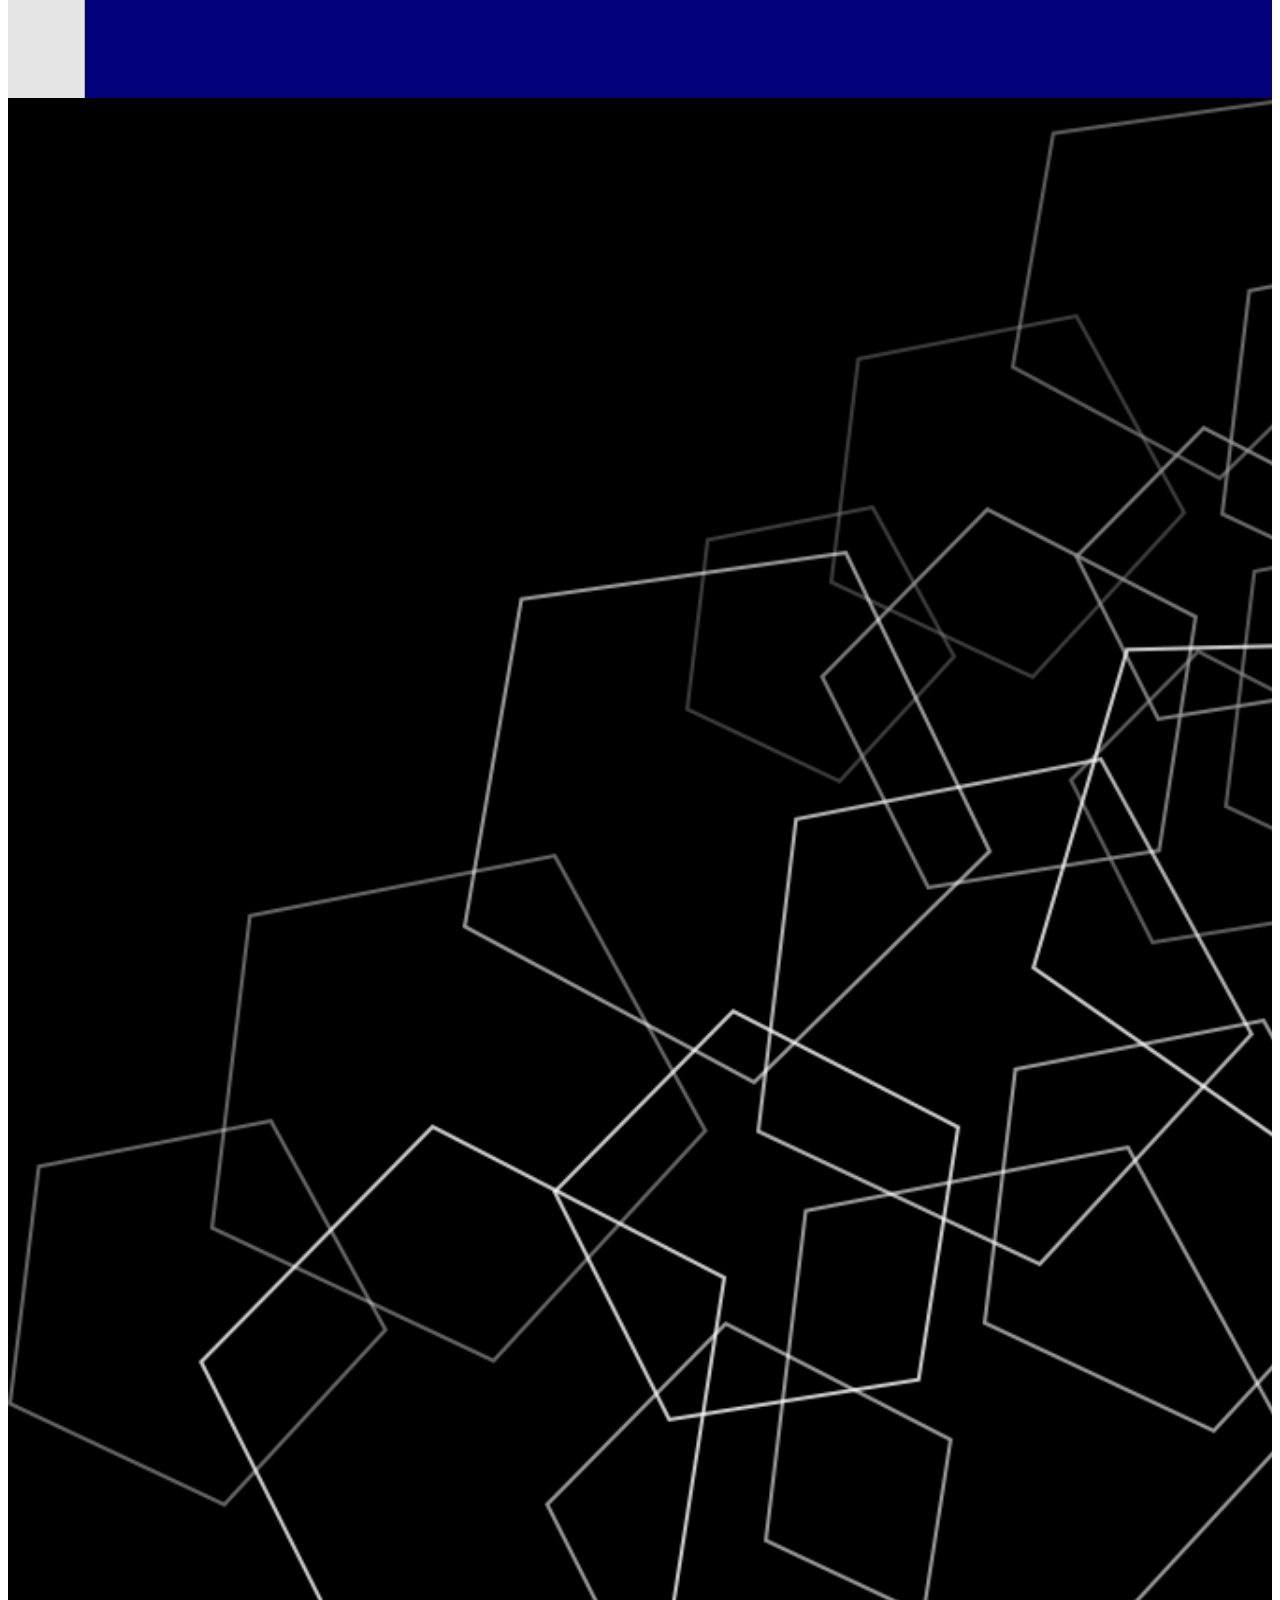
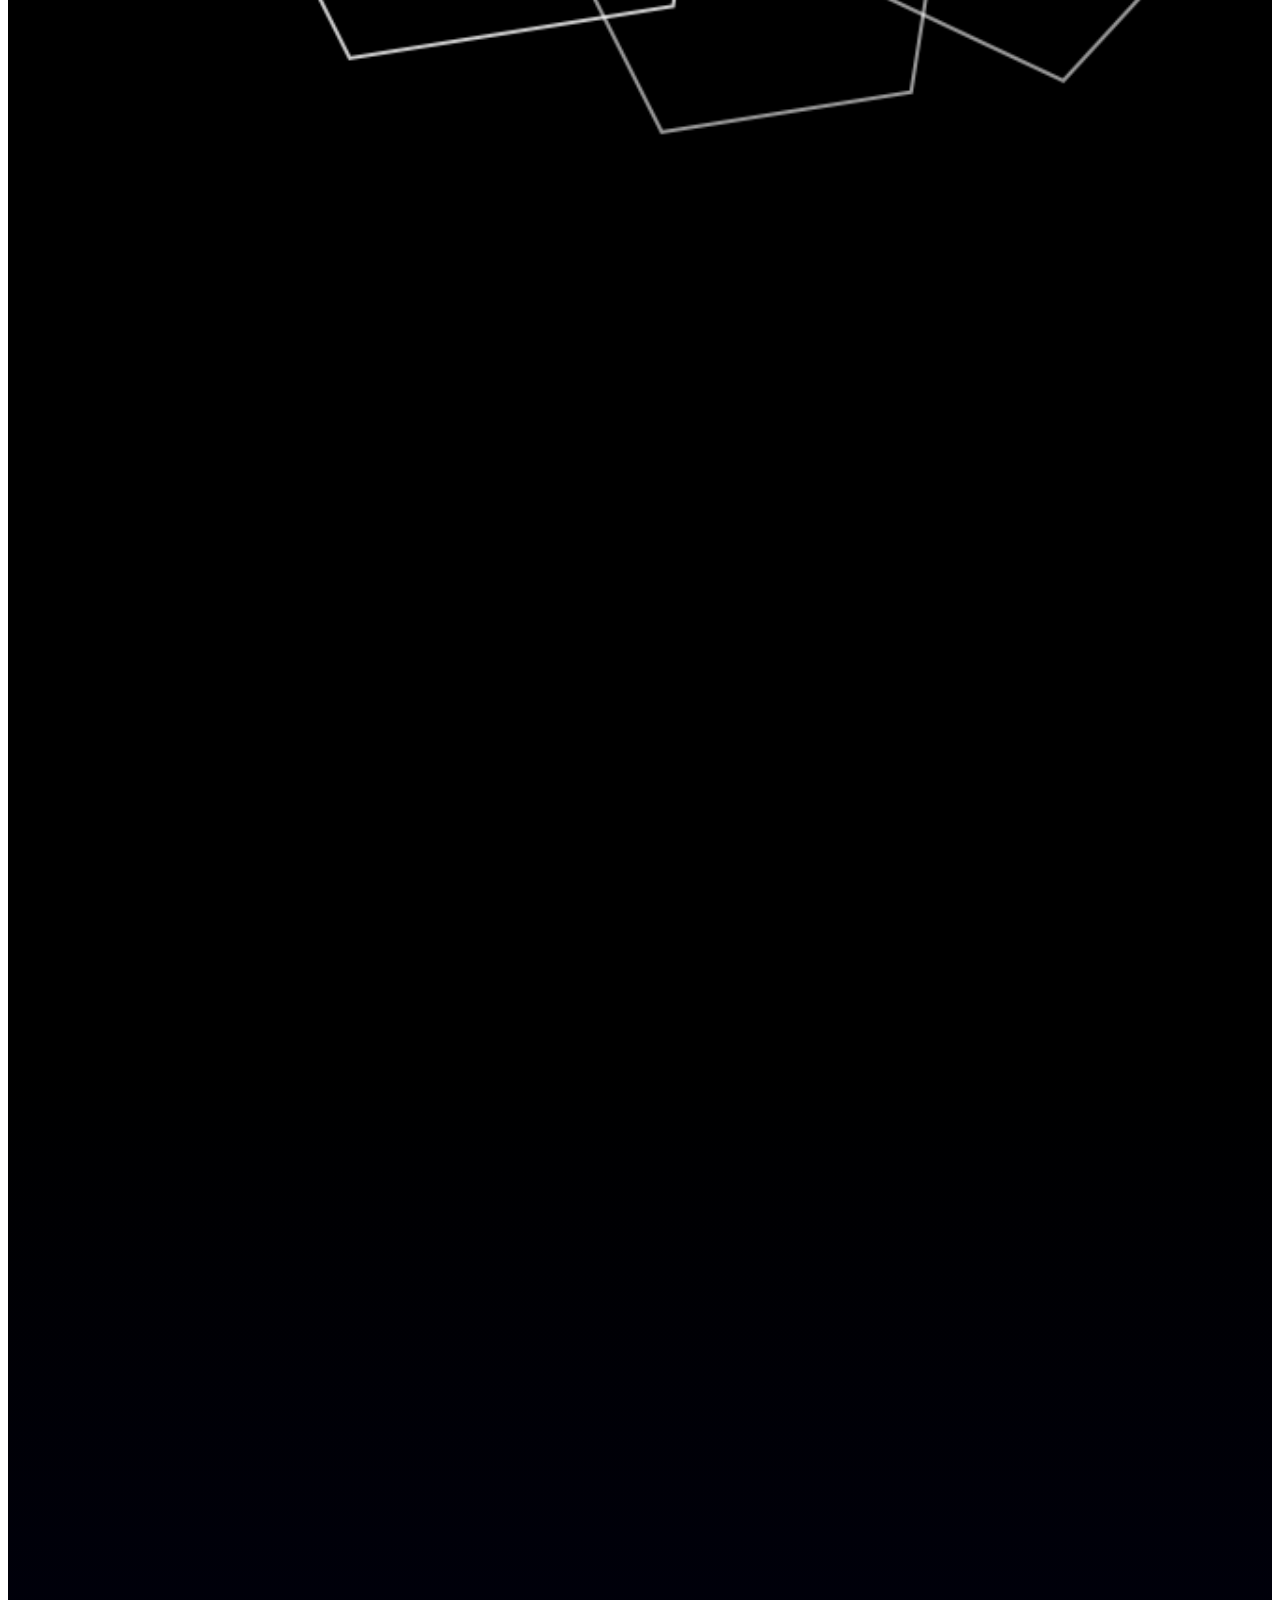
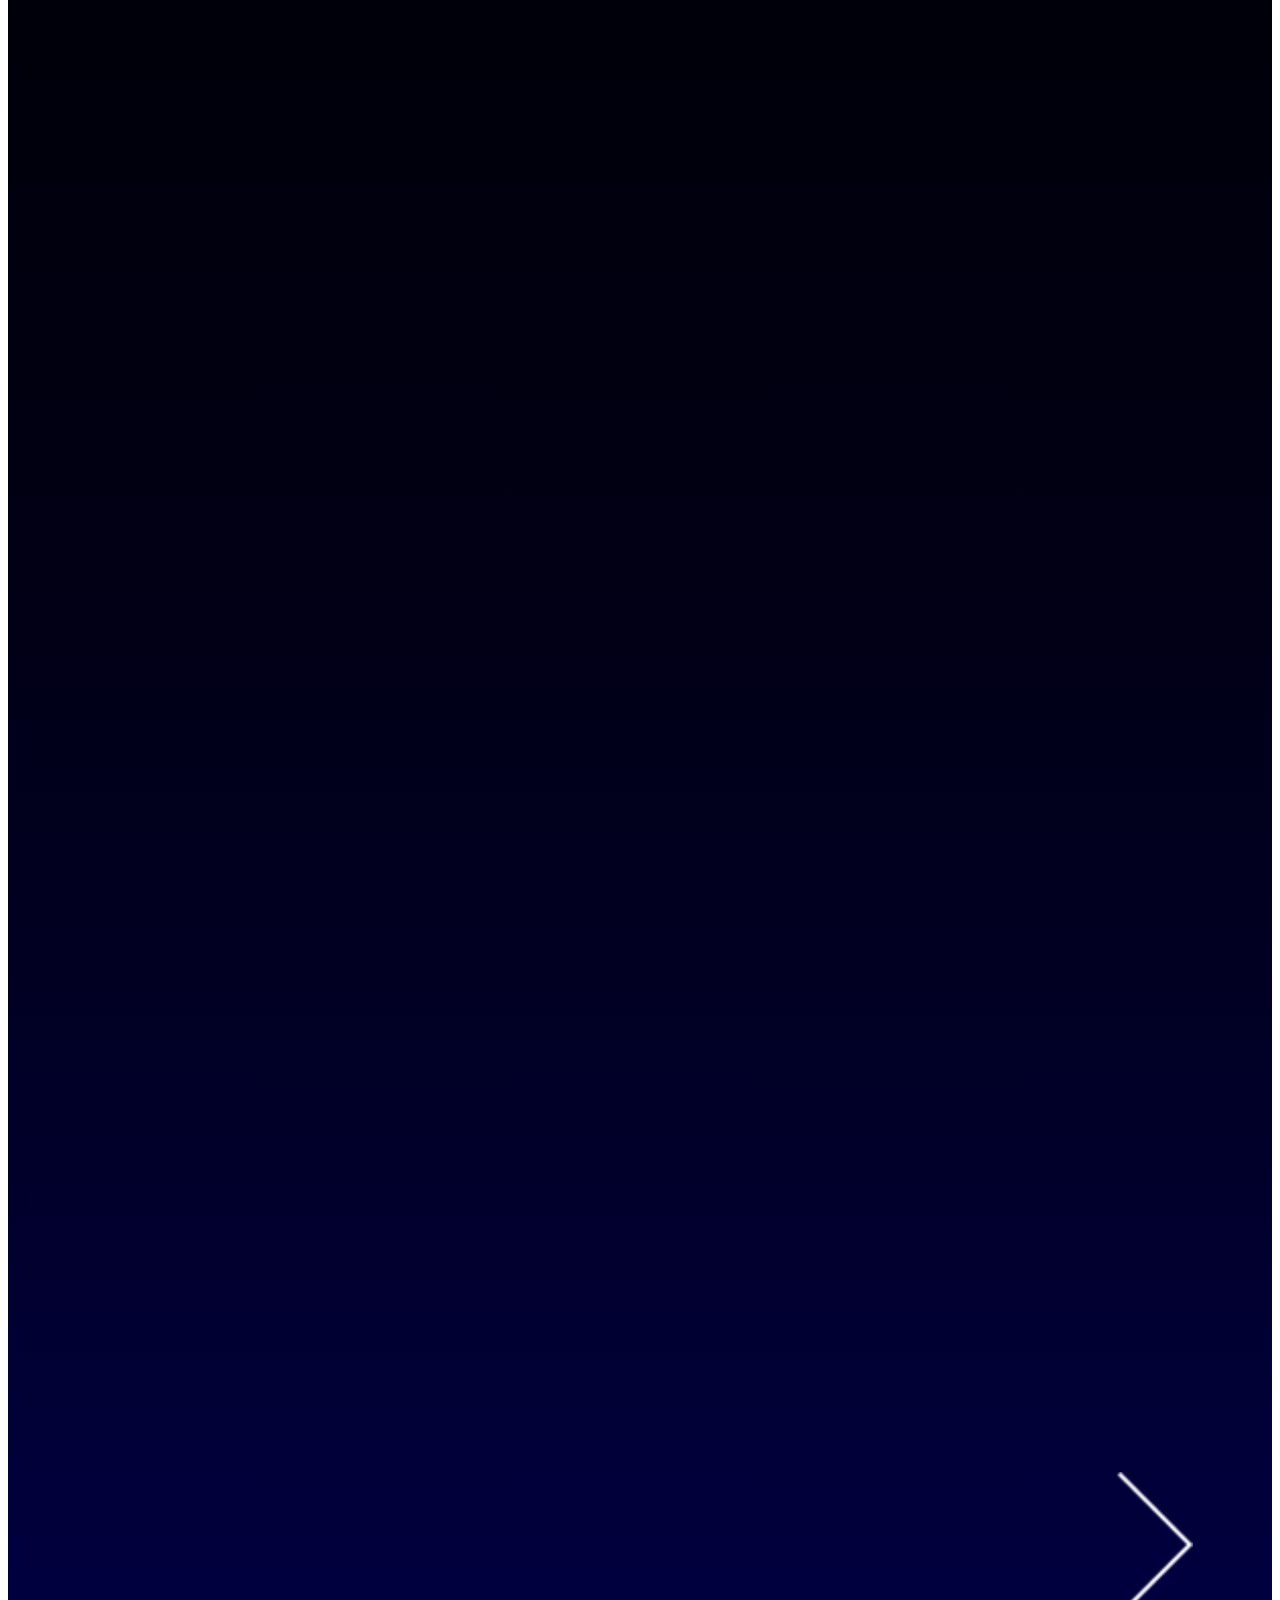
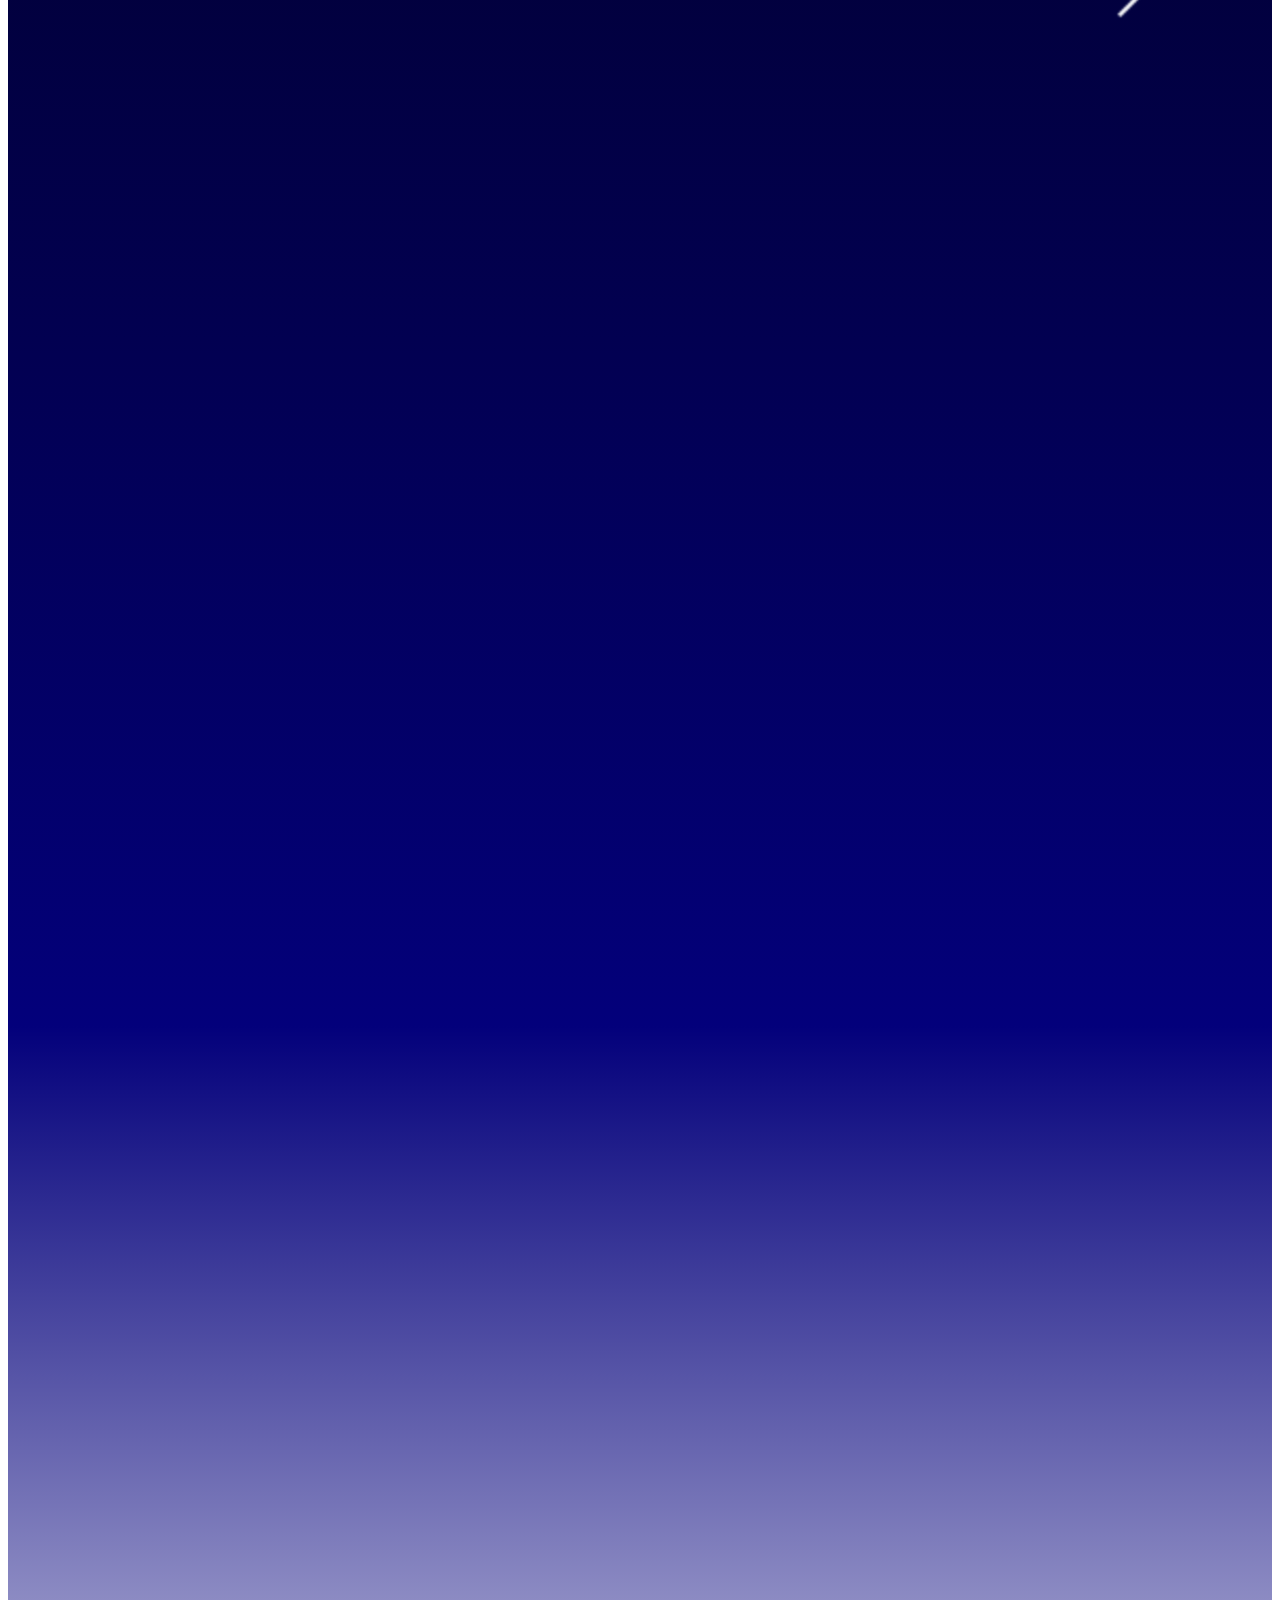
==== commit ad6a9367: "작업 내용 커밋" ====
--- a/mobile/index.html
+++ b/mobile/index.html
@@ -17,10 +17,10 @@
     <meta name="twitter:description" content="알츠하이머성 치매, 발견된 지 110년 지났지만 치료제 개수는 0. 하지만 최근 반전의 실마리가 나타났다.">
     <meta name="twitter:image:src" content="">
     <meta property="og:type" content="article">
-    <meta property="og:title" content=절망의 질병 치매, 궁극의 치료제 나올까"">
+    <meta property="og:title" content="절망의 질병 치매, 궁극의 치료제 나올까">
     <meta property="og:description" content="알츠하이머성 치매, 발견된 지 110년 지났지만 치료제 개수는 0. 하지만 최근 반전의 실마리가 나타났다.">
-    <meta property="og:url" content="">
-    <meta property="og:image" content="">
+    <meta property="og:url" content="http://innovationlab.co.kr/project/gemvax">
+    <meta property="og:image" content="http://innovationlab.co.kr/project/gemvax/img/og.jpg">
     <meta property="og:image:type" content="image/jpeg">
     <meta property="og:image:width" content="1200">
     <meta property="og:image:height" content="628">
@@ -202,34 +202,55 @@
         </section>
 
         <section class="conversion ja_section_wrap" ja-section-title="섹션4">
-            <div class="conversion__content--before">
-                <div class="conversion__content--before-box">
-                    <h5 class="conversion__content--before-title">사고의 전환, 오랜 가설의 한계를 돌파하다</h5>
-                    <div class="conversion__content--before-graph"></div>
-                    <button type="button" class="cover-btn__before">swipe</button>
-                    <strong class="conversion__now">현재</strong>
-                    <p class="conversion__content--before-detail">커밍스 교수의 낙관은 근거없는 망상이 아니다. 알츠하이머병 연구는 최근 들어 패러다임이 변했다고 할 만큼 큰 변혁을 겪었다. 알츠하이머병에 대한 의료계의 시각이 달라지고 있다. 얼마 전까지는 뇌에 찌꺼기 (베타아밀로이드플라크)가 쌓여서 알츠하이머병이 생긴다는 가설이 가장 주된 것으로 받아들여졌다. 알츠하이머병으로 사망한 환자를 부검해보니 뇌에서 그런 현상이 관찰됐기 때문이다. 그런데 최근 연구 결과에 따르면 이 현상은 알츠하이머병의 결과로 나온 것이지 원인이 아니라는 분석이 나오고 있다. 베타아밀로이드 찌꺼기를 제거해도 증상은 나아지지 않았기 때문이다. </p>
-                </div>
-            </div>
-            <div class="conversion__content--after">
-                <div class="conversion__content--after-box">
-                    <h5 class="conversion__content--after-title">사고의 전환, 오랜 가설의 한계를 돌파하다</h5>
-                    <div class="conversion__content--after-graph"></div>
-                    <button type="button" class="cover-btn__after">swipe</button>
-                    <strong class="conversion__now">과거</strong>
-                    <p class="conversion__content--after-detail">몸에 생기는 고름이 감염의 결과이듯, 뇌에 쌓인 찌꺼기도 이 고름처럼 알츠하이머병의 원인이 아니라 어떤 문제의 결과라는 것이다. 최근 연구들은 알츠하이머병의 원인을 이 찌꺼기뿐 아니라 덩어리(과인산화된 타우 단백질)나 염증, 산화, 혈관 문제, 면역체계 등 다양한 곳에서 찾고 있다. 의학기술의 발달로 알츠하이머병을 인지하는 새로운 지표(바이오마커)가 속속 개발되면서 임상이 빨라지고 효율이 높아졌다. 당뇨·고혈압 등 다른 질환 치료제가 알츠하이머병에도 효과가 있는 경우가 있어 치료제 개발에 희망의 불씨가 커지고 있다.</p>
+            <div class="conversion__swiper">
+                <div class="swiper-wrapper">
+                    <div class="conversion__content--after swiper-slide">
+                        <div class="conversion__content--after-box">
+                            <h5 class="conversion__content--after-title">사고의 전환, 오랜 가설의 한계를 돌파하다</h5>
+                            <div class="conversion__content--after-graph">
+                                <span>베타아밀로이드<br>찌꺼기 제거</span>
+                            </div>
+                            <button type="button" class="cover-btn__after">swipe</button>
+                            <strong class="conversion__now">과거</strong>
+                            <p class="conversion__content--after-detail">몸에 생기는 고름이 감염의 결과이듯, 뇌에 쌓인 찌꺼기도 이 고름처럼 알츠하이머병의 원인이 아니라 어떤 문제의 결과라는 것이다. 최근 연구들은 알츠하이머병의 원인을 이 찌꺼기뿐 아니라 덩어리(과인산화된 타우 단백질)나 염증, 산화, 혈관 문제, 면역체계 등 다양한 곳에서 찾고 있다. 의학기술의 발달로 알츠하이머병을 인지하는 새로운 지표(바이오마커)가 속속 개발되면서 임상이 빨라지고 효율이 높아졌다. 당뇨·고혈압 등 다른 질환 치료제가 알츠하이머병에도 효과가 있는 경우가 있어 치료제 개발에 희망의 불씨가 커지고 있다.</p>
+                        </div>
+                    </div>
+                    <div class="conversion__content--before swiper-slide">
+                        <div class="conversion__content--before-box">
+                            <h5 class="conversion__content--before-title">사고의 전환, 오랜 가설의 한계를 돌파하다</h5>
+                            <div class="conversion__content--before-graph">
+                                <div class="round first">
+                                    <i></i>
+                                    <span>타우 단백질 <br>덩어리 제거</span>
+                                </div>
+                                <div class="round second">
+                                    <i></i>
+                                    <span>항염증/항산화/ <br>혈관인자 해결</span>
+                                </div>
+                                <div class="round third">
+                                    <i></i>
+                                    <span>신경 재생</span>
+                                </div>
+                            </div>
+                            <button type="button" class="cover-btn__before">swipe</button>
+                            <strong class="conversion__now">현재</strong>
+                            <p class="conversion__content--before-detail">커밍스 교수의 낙관은 근거없는 망상이 아니다. 알츠하이머병 연구는 최근 들어 패러다임이 변했다고 할 만큼 큰 변혁을 겪었다. 알츠하이머병에 대한 의료계의 시각이 달라지고 있다. 얼마 전까지는 뇌에 찌꺼기 (베타아밀로이드플라크)가 쌓여서 알츠하이머병이 생긴다는 가설이 가장 주된 것으로 받아들여졌다. 알츠하이머병으로 사망한 환자를 부검해보니 뇌에서 그런 현상이 관찰됐기 때문이다. 그런데 최근 연구 결과에 따르면 이 현상은 알츠하이머병의 결과로 나온 것이지 원인이 아니라는 분석이 나오고 있다. 베타아밀로이드 찌꺼기를 제거해도 증상은 나아지지 않았기 때문이다. </p>
+                        </div>
+                    </div>
+                    
                 </div>
             </div>
         </section>
 
         <div class="drug-spec__pin">
             <section class="drug-spec ja_section_wrap" ja-section-title="섹션5">
+                <div class="drug-spec__offset"></div>
                 <div class="drug-spec__background"></div>
                 <div class="drug-spec__panel">
                     <h5 class="drug-spec__panel--title">요즘 신약들은 과거와 스펙이 다르다</h5>
                     <div class="drug-spec__panel--cover">
                         <div class="drug-spec__panel--inner">
-                            <div class="drug-spec__panel--inner step_1 ">
+                            <div class="drug-spec__panel--inner step_1 active">
                                 <p class="explain-text">요즘 실험 중인 신약들의 면면을 보면 과거와는 사뭇 다르다. 과거 신약들은 대개 증상 완화나 베타아밀로이드 제거에만 초점을 맞췄다. 베타 아밀로이드를 타깃으로 한 신약 후보들은, 대형 제약사가 개발해 큰 기대를 모았음에도 불구하고, 대부분 성공하지 못했다. 2013년 화이자의 포네주맙, 2016년 릴리의 솔라네주맙, 2019년 로슈의 크레네주맙이 임상 실패했다. <br>
                                     <span class="idx-1 active"><i></i>하지만 최근 신약은 더 포괄적인 원인을 다룬다. </span>
                                     <span class="idx-1 active"><i></i>또 증상 완화보다 질환의 해결 자체에 도전하는 약물이 늘었다. </span>
@@ -238,9 +259,10 @@
 
                             <div class="drug-spec__panel--inner step_2">
                                 <p class="explain-text">
-                                    상대적으로 최근에 임상에 진입한 1·2상과 더 오래된 3상을 비교해 보면 그런 경향성이 뚜렷이 보인다.<br>
-
-                                    <span class="idx-1 active"><i></i>임상 3상 진행 중인 신약 29개 중 질환조절치료제</span>
+                                    상대적으로 최근에 임상에 진입한 1·2상과 더 오래된 3상을 비교해 보면 그런 경향성이 뚜렷이 보인다.
+                                    <span class="idx-1 active"><i></i>임</span>
+                                    <span class="idx-1 active re-ls"><i></i>상 3상 진행 중인 신약 29개 중 질환조절치료제</span>
+                                    
                                     (증상 완화를 넘어 질병의 해결을 목적으로 하는 치료제)의 
                                     <span class="idx-1 active"><i></i>비율은 59% (17개)</span> 였지만, 
                                     <span class="idx-2"><i></i>2상 65개 중엔 85%(55개)</span>, 
@@ -265,7 +287,7 @@
                                 </div>
                             </div>
 
-                            <div class="drug-spec__panel--inner step_3 active">
+                            <div class="drug-spec__panel--inner step_3">
                                 <p class="explain-text">
                                     증상 완화보다 질환 자체의 치료를 목적으로 하는 치료제가 크게 늘어나고 있다. 질환조절치료제만 놓고 볼 때 
                                     <span class="idx-1 active"><i></i>3상 신약에서 </span>
@@ -368,8 +390,8 @@
                     <p class="gv-1001__panel--content-detail-text">
                         이 중 젬백스앤카엘의 GV1001은 텔로머라제에서 유래한 약물이다. 텔로머라제는 텔로미어의 길이를 유지시켜주는 물질로 1987년 발견됐을 때, 학계뿐 아니라 의료계에 큰 반향을 일으켰다. 이는 텔로미어라는 물질이 가진 특성 때문이다.<br>
                         <span class="underline"><i></i>텔로미어는 DNA를 보호해주는 끝부</span>
-                        <span class="underline"><i></i>분의 덮개로, 이것이 닳으면 세포가 사</span>
-                        <span class="underline"><i></i>멸하고 생명체는 노화한다. </span><br>
+                        <span class="underline"><i></i>분의 덮개로, 이것이 닳으면 세포가 </span>
+                        <span class="underline"><i></i>사멸하고 생명체는 노화한다. </span><br>
 
                         <span class="underline"><i></i>텔로머라제는 텔로미어의 기능을 보</span>
                         <span class="underline"><i></i>전해줌으로써 세포의 사멸을 막고 노</span>
@@ -397,7 +419,8 @@
 
                 <div class="meterial-hope__panel--table">
                     <button type="button" class="table-more">펼치기</button>
-                    <table class="meterial-hope__panel--table-cell">
+
+                    <table class="meterial-hope__panel--table-cell before">
                         <colgroup class="table-group">
                             <col class="table-group-1">
                             <col class="table-group-2">
@@ -412,41 +435,38 @@
                                 <th class="bdr-n">Levetiracetam</th>
                             </tr>
                         </thead>
+                        
+                    </table>
+                    <table class="meterial-hope__panel--table-cell more">
+                        <colgroup class="table-group">
+                            <col class="table-group-1">
+                            <col class="table-group-2">
+                            <col class="table-group-3">
+                            <col class="table-group-4">
+                        </colgroup>
                         <tbody>
-                            <tr class="block">
+                            <tr class="block block-display">
                                 <td colspan="4" class="bdl-n bdr-n">매커니즘</td>
                             </tr>
-                            <tr>
+                            <tr class="block-display">
                                 <td class="bdl-n">세포보호, <br>항염, 항산화</td>
                                 <td>후생유전학<span>(유전자 발현에 관여)</span></td>
                                 <td>신경보호, <br>항염증</td>
                                 <td class="bdr-n">신경보호</td>
                             </tr>
-                            <tr class="block">
+                            <tr class="block block-display">
                                 <td colspan="4" class="bdl-n bdr-n">특이사항 / 치료상 목적</td>
                             </tr>
-                            <tr>
+                            <tr class="block-display">
                                 <td class="bdl-n">텔로머라제에서 <br>유래한 물질</td>
                                 <td>신경보호에 <br>관여하는 2개 <br>효소에 작용</td>
                                 <td>젊은 성인의 <br>혈장 추출물</td>
                                 <td class="bdr-n">기존 뇌전증 <br>치료제로 <br>시냅스 기능 강화</td>
                             </tr>
-                        </tbody>
-                        <!--
-                        <tr class="block">
-                            <td colspan="4">임상단계</td>
-                        </tr>
-                        <tr>
-                            <td>2상 완료</td>
-                            <td>2상</td>
-                            <td>2상</td>
-                            <td>2상</td>
-                        </tr>
-                        <tr class="block">
-                            <td colspan="4">시작일</td>
-                        </tr>
-                        -->
+                         </tbody>
+
                     </table>
+                    
                     <button type="button" class="table-hide">닫기</button>
                 </div>
 
@@ -485,12 +505,15 @@
                     <strong class="outro__panel--content-strong">알츠하이머병이 <br>언젠가는 해결되리라는 희망의 빛이<br>점점 더 밝게 드리워지고 있다.</strong>
 
                     <strong class="outro__panel--content-comment">
+                        
                         <i class="quotation-left"></i>
-                        천문학적 비용이 들지만 의료 기술의 <br>
-                        발전으로 여전히 많은 제약사가 <br>
-                        그 작은 가능성에 도전하고 있다.<br>
-                        알츠하이머병의 근본적 해결에 대한 <br>
-                        기대감이 점점 커지고 있다.
+                        <span class="weightFont">
+                            천문학적 비용이 들지만 의료 기술의 <br>
+                            발전으로 여전히 많은 제약사가 <br>
+                            그 작은 가능성에 도전하고 있다.<br>
+                            알츠하이머병의 근본적 해결에 대한 <br>
+                            기대감이 점점 커지고 있다.
+                        </span>
                         <p class="underline">
                             요겐 윈로스 Jorgen L. Winroth
                             <span>젬백스앤카엘 해외투자 IR 담당 사장</span>
--- a/mobile/css/mobile_style.css
+++ b/mobile/css/mobile_style.css
@@ -1,47 +1,14 @@
 @charset "UTF-8";
-@font-face {
-  font-family: 'Noto Sans CJK KR';
-  font-weight: 300;
-  src: url("../../fonts/NotoSansCJKkr-DemiLight.eot");
-  src: url("../../fonts/NotoSansCJKkr-DemiLight.woff") format("woff"), url("../../fonts/NotoSansCJKkr-DemiLight.otf") format("truetype");
-}
-
-@font-face {
-  font-family: 'Noto Sans CJK KR';
-  font-weight: 400;
-  src: url("../../fonts/NotoSansCJKkr-Regular.eot");
-  src: url("../../fonts/NotoSansCJKkr-Regular.woff") format("woff"), url("../../fonts/NotoSansCJKkr-Regular.otf") format("truetype");
-}
-
-@font-face {
-  font-family: 'Noto Sans CJK KR';
-  font-weight: 500;
-  src: url("../../fonts/NotoSansCJKkr-Medium.eot");
-  src: url("../../fonts/NotoSansCJKkr-Medium.woff") format("woff"), url("../../fonts/NotoSansCJKkr-Medium.otf") format("truetype");
-}
-
-@font-face {
-  font-family: 'Noto Sans CJK KR';
-  font-weight: 600;
-  src: url("../../fonts/NotoSansCJKkr-Bold.eot");
-  src: url("../../fonts/NotoSansCJKkr-Bold.woff") format("woff"), url("../../fonts/NotoSansCJKkr-Bold.otf") format("truetype");
-}
-
-@font-face {
-  font-family: 'Noto Serif CJK KR';
-  font-weight: 400;
-  src: url("../../fonts/NotoSerifKR-Regular.otf") format("truetype");
-}
-
+@import url("https://fonts.googleapis.com/css2?family=Noto+Sans+KR:wght@300;400;500;700&family=Noto+Serif+KR:wght@500;600&display=swap");
 body {
   height: 100vh;
-  font-family: 'Noto Sans CJK KR', sans-serif;
+  font-family: 'Noto Sans KR', sans-serif;
   line-height: 1.4;
   letter-spacing: -0.08em;
 }
 
 h2, h3 {
-  font-family: 'Noto Sans CJK KR', sans-serif;
+  font-family: 'Noto Sans KR', sans-serif;
 }
 
 h2 {
@@ -250,7 +217,6 @@
   position: relative;
   width: 100%;
   min-height: calc(100vh - 50px);
-  height: 100vh;
   top: 50px;
   padding: 0;
   background: #000;
@@ -264,8 +230,6 @@
   width: 100%;
   min-height: calc(100vh - 50px);
   height: 250vw;
-  -webkit-transform: scale(0.3);
-          transform: scale(0.3);
   -webkit-transform-origin: top;
           transform-origin: top;
   left: 50%;
@@ -352,7 +316,7 @@
   overflow: hidden;
   text-align: justify;
   word-break: break-all;
-  font-family: 'Noto Serif CJK KR', sans-serif;
+  font-family: 'Noto Serif KR', sans-serif;
   font-weight: 400;
 }
 
@@ -360,7 +324,7 @@
   font-size: 4.1vw;
   line-height: 6.5vw;
   letter-spacing: -0.11em;
-  font-family: 'Noto Serif CJK KR', sans-serif;
+  font-family: 'Noto Serif KR', sans-serif;
   font-weight: 400;
   position: relative;
   top: 5vw;
@@ -370,7 +334,7 @@
   font-size: 2.8vw;
   line-height: 4vw;
   letter-spacing: -0.05em;
-  font-family: 'Noto Serif CJK KR', sans-serif;
+  font-family: 'Noto Serif KR', sans-serif;
   font-weight: 400;
   border-top: 2px solid #000;
   border-bottom: 1px solid #000;
@@ -404,6 +368,9 @@
   background: url("../img/alzheimer-title.png") no-repeat;
   background-size: 100% 100%;
   float: left;
+  opacity: 0;
+  -webkit-transform: translateY(-40px);
+          transform: translateY(-40px);
 }
 
 .alzheimer__headline--title:after {
@@ -417,12 +384,15 @@
   font-size: 3.8vw;
   line-height: 6.5vw;
   letter-spacing: -0.06em;
-  font-family: 'Noto Sans CJK KR', sans-serif;
-  font-weight: 300;
+  font-family: 'Noto Sans KR', sans-serif;
+  font-weight: 400;
   text-align: justify;
   word-break: break-all;
   float: right;
   width: 53vw;
+  opacity: 0;
+  -webkit-transform: translateY(-40px);
+          transform: translateY(-40px);
 }
 
 .alzheimer__headline--info:after {
@@ -457,8 +427,8 @@
   font-size: 3.9vw;
   line-height: 6.4vw;
   letter-spacing: -0.06em;
-  font-family: 'Noto Sans CJK KR', sans-serif;
-  font-weight: 600;
+  font-family: 'Noto Sans KR', sans-serif;
+  font-weight: 400;
   position: absolute;
   top: 5vw;
   left: 6vw;
@@ -484,6 +454,9 @@
   z-index: 1;
   display: block;
   margin: 22vw auto 0 auto;
+  opacity: 0.4;
+  -webkit-transition: all 1.2s;
+  transition: all 1.2s;
 }
 
 .alzheimer__card--item-news.one .contents .graph {
@@ -493,6 +466,11 @@
   height: 59vw;
   top: 54vw;
   left: 8vw;
+  opacity: 0;
+  -webkit-transition: all 0.8s;
+  transition: all 0.8s;
+  -webkit-transition-delay: 0.3s;
+          transition-delay: 0.3s;
   position: absolute;
 }
 
@@ -516,6 +494,9 @@
   z-index: 1;
   display: block;
   margin: 22vw auto 0 auto;
+  opacity: 0.4;
+  -webkit-transition: all 1.2s;
+  transition: all 1.2s;
 }
 
 .alzheimer__card--item-news.two .contents .graph {
@@ -525,6 +506,11 @@
   height: 54vw;
   top: 55vw;
   left: 9vw;
+  opacity: 0;
+  -webkit-transition: all 0.8s;
+  transition: all 0.8s;
+  -webkit-transition-delay: 0.3s;
+          transition-delay: 0.3s;
   position: absolute;
 }
 
@@ -548,6 +534,9 @@
   z-index: 1;
   display: block;
   margin: 22vw auto 0 auto;
+  opacity: 0.4;
+  -webkit-transition: all 1.2s;
+  transition: all 1.2s;
 }
 
 .alzheimer__card--item-news.three .contents .graph {
@@ -557,6 +546,11 @@
   height: 55vw;
   top: 56vw;
   left: 9vw;
+  opacity: 0;
+  -webkit-transition: all 0.8s;
+  transition: all 0.8s;
+  -webkit-transition-delay: 0.3s;
+          transition-delay: 0.3s;
   position: absolute;
 }
 
@@ -580,6 +574,9 @@
   z-index: 1;
   display: block;
   margin: 22vw auto 0 auto;
+  opacity: 0.4;
+  -webkit-transition: all 1.2s;
+  transition: all 1.2s;
   margin-top: 28vw;
   margin-left: 10vw;
 }
@@ -591,7 +588,54 @@
   height: 54vw;
   top: 37vw;
   left: 24vw;
-  position: absolute;
+  opacity: 0;
+  -webkit-transition: all 0.8s;
+  transition: all 0.8s;
+  -webkit-transition-delay: 0.3s;
+          transition-delay: 0.3s;
+  position: absolute;
+}
+
+.alzheimer__card--item-news.swiper-slide-active {
+  -webkit-transition: all 1s;
+  transition: all 1s;
+}
+
+.alzheimer__card--item-news.swiper-slide-active .explain {
+  font-family: 'Noto Sans KR', sans-serif;
+  font-weight: 700;
+}
+
+.alzheimer__card--item-news.swiper-slide-active.one .contents .numberring {
+  opacity: 1;
+}
+
+.alzheimer__card--item-news.swiper-slide-active.one .contents .graph {
+  opacity: 1;
+}
+
+.alzheimer__card--item-news.swiper-slide-active.two .contents .numberring {
+  opacity: 1;
+}
+
+.alzheimer__card--item-news.swiper-slide-active.two .contents .graph {
+  opacity: 1;
+}
+
+.alzheimer__card--item-news.swiper-slide-active.three .contents .numberring {
+  opacity: 1;
+}
+
+.alzheimer__card--item-news.swiper-slide-active.three .contents .graph {
+  opacity: 1;
+}
+
+.alzheimer__card--item-news.swiper-slide-active.four .contents .numberring {
+  opacity: 1;
+}
+
+.alzheimer__card--item-news.swiper-slide-active.four .contents .graph {
+  opacity: 1;
 }
 
 .alzheimer-hope {
@@ -618,6 +662,9 @@
   height: 28vw;
   background: url("../img/alzheimer-hope__title.jpg") no-repeat;
   background-size: 100% 100%;
+  opacity: 0;
+  -webkit-transform: translateY(-40px);
+          transform: translateY(-40px);
 }
 
 .alzheimer-hope__text-explain {
@@ -628,10 +675,13 @@
   font-size: 3.8vw;
   line-height: 6.5vw;
   letter-spacing: -0.06em;
-  font-family: 'Noto Sans CJK KR', sans-serif;
-  font-weight: 300;
+  font-family: 'Noto Sans KR', sans-serif;
+  font-weight: 400;
   text-align: justify;
   word-break: break-all;
+  opacity: 0;
+  -webkit-transform: translateY(-40px);
+          transform: translateY(-40px);
 }
 
 .alzheimer-hope__text-explain:after {
@@ -645,10 +695,12 @@
   font-size: 4.1vw;
   line-height: 6.7vw;
   letter-spacing: -0.08em;
-  font-family: 'Noto Sans CJK KR', sans-serif;
-  font-weight: 600;
+  font-weight: 400;
+  -webkit-transform: scale(0.9);
+          transform: scale(0.9);
   font-style: italic;
   margin-top: 85vw;
+  opacity: 0;
 }
 
 .alzheimer-hope__comment .quotation-left {
@@ -659,6 +711,7 @@
   height: 6.5vw;
   margin-top: -6vw;
   margin-left: -2vw;
+  opacity: 0;
 }
 
 .alzheimer-hope__comment .quotation-right {
@@ -669,6 +722,7 @@
   height: 6.5vw;
   margin-top: -5vw;
   margin-left: 20vw;
+  opacity: 0;
 }
 
 .alzheimer-hope__comment .underline {
@@ -677,14 +731,19 @@
   display: inline-block;
   background: #000;
   margin-top: 4vw;
+  -webkit-transform: scaleX(0);
+          transform: scaleX(0);
+  -webkit-transform-origin: left;
+          transform-origin: left;
 }
 
 .alzheimer-hope__comment-copylight {
+  opacity: 0;
   color: #000;
   font-size: 3.2vw;
   line-height: 4.5vw;
   letter-spacing: -0.06em;
-  font-family: 'Noto Sans CJK KR', sans-serif;
+  font-family: 'Noto Sans KR', sans-serif;
   font-weight: 400;
 }
 
@@ -700,24 +759,31 @@
   padding: 0;
 }
 
+.conversion__swiper {
+  width: 100%;
+  height: 100%;
+  background: #fff;
+  z-index: 2;
+}
+
 .conversion__content--before {
-  left: 6vw;
   width: 100%;
   z-index: 2;
-  position: absolute;
-  top: 0;
   background: #03007b;
   color: #fff;
-  padding-bottom: 20vw;
+  position: relative;
 }
 
 .conversion__content--before-box {
   width: 76vw;
-  left: 6vw;
+  left: 12vw;
   position: relative;
 }
 
 .conversion__content--before-title {
+  opacity: 0;
+  -webkit-transform: translateY(-40px);
+          transform: translateY(-40px);
   text-indent: -99999px;
   display: block;
   width: 60vw;
@@ -730,14 +796,65 @@
 }
 
 .conversion__content--before-graph {
-  background: url("../../img/conversion_after_graph.png") no-repeat;
   background-size: 100% 100%;
   margin: 0 auto;
-  width: 70vw;
+  width: 68vw;
   height: 62vw;
+  position: relative;
+}
+
+.conversion__content--before-graph .round {
+  position: absolute;
+  width: 36vw;
+  height: 36vw;
+  -webkit-transform: scale(0);
+          transform: scale(0);
+}
+
+.conversion__content--before-graph .round i {
+  background: #fff;
+  width: 100%;
+  height: 100%;
+  border-radius: 50%;
+  opacity: 0.7;
+  display: inline-block;
+}
+
+.conversion__content--before-graph .round span {
+  opacity: 0;
+  color: #03007b;
+  font-size: 4.1vw;
+  line-height: 5.5vw;
+  letter-spacing: -0.08em;
+  font-family: 'Noto Sans KR', sans-serif;
+  font-weight: 700;
+  position: absolute;
+  width: 100%;
+  height: 100%;
+  top: 12vw;
+  left: 0;
+  text-align: center;
+}
+
+.conversion__content--before-graph .round.first {
+  left: 16vw;
+}
+
+.conversion__content--before-graph .round.second {
+  bottom: 0;
+}
+
+.conversion__content--before-graph .round.third {
+  bottom: 0;
+  right: 0;
+}
+
+.conversion__content--before-graph .round.third span {
+  top: 15vw;
 }
 
 .conversion__content--before .cover-btn__before {
+  opacity: 0;
   text-indent: -99999px;
   display: block;
   width: 13vw;
@@ -749,16 +866,18 @@
 }
 
 .conversion__content--before .conversion__now {
+  opacity: 0;
   right: 0;
   margin-top: 8vw;
 }
 
 .conversion__content--before-detail {
+  opacity: 0;
   font-size: 3.8vw;
   line-height: 6.5vw;
   letter-spacing: -0.06em;
-  font-family: 'Noto Sans CJK KR', sans-serif;
-  font-weight: 300;
+  font-family: 'Noto Sans KR', sans-serif;
+  font-weight: 400;
   text-align: justify;
   word-break: break-all;
   margin-top: 7vw;
@@ -766,11 +885,9 @@
 
 .conversion__content--after {
   width: 100%;
-  position: absolute;
-  top: 0;
   background: #e5e5e5;
   color: #0400b3;
-  padding-bottom: 20vw;
+  position: relative;
 }
 
 .conversion__content--after-box {
@@ -792,19 +909,33 @@
 }
 
 .conversion__content--after-graph {
-  background: url("../../img/conversion_before_graph.png") no-repeat;
-  background-size: 100% 100%;
+  background: #03007b;
+  border-radius: 50%;
   margin: 0 auto;
   width: 62vw;
   height: 62vw;
+  position: relative;
+}
+
+.conversion__content--after-graph span {
+  font-size: 4.1vw;
+  line-height: 5.5vw;
+  letter-spacing: -0.08em;
+  font-family: 'Noto Sans KR', sans-serif;
+  font-weight: 700;
+  color: #fff;
+  position: absolute;
+  width: 100%;
+  top: 27vw;
+  text-align: center;
 }
 
 .conversion__content--after-detail {
   font-size: 3.8vw;
   line-height: 6.5vw;
   letter-spacing: -0.06em;
-  font-family: 'Noto Sans CJK KR', sans-serif;
-  font-weight: 300;
+  font-family: 'Noto Sans KR', sans-serif;
+  font-weight: 400;
   text-align: justify;
   word-break: break-all;
   margin-top: 19vw;
@@ -830,8 +961,8 @@
   font-size: 3.7vw;
   line-height: 5vw;
   letter-spacing: -0.08em;
-  font-family: 'Noto Sans CJK KR', sans-serif;
-  font-weight: 600;
+  font-family: 'Noto Sans KR', sans-serif;
+  font-weight: 700;
   border-bottom: 1px solid;
   padding-bottom: 1vw;
   position: absolute;
@@ -843,6 +974,11 @@
   padding: 0;
   width: 100%;
   height: 200vw;
+}
+
+.drug-spec__offset {
+  position: absolute;
+  height: 52vw;
 }
 
 .drug-spec__background {
@@ -863,12 +999,19 @@
 }
 
 .drug-spec__panel--title {
+  opacity: 0;
+  -webkit-transform: translateY(-40px);
+          transform: translateY(-40px);
   text-indent: -99999px;
   display: block;
   width: 51vw;
   height: 31vw;
   background: url("../img/drug-spec-title.png") no-repeat;
   background-size: 100% 100%;
+}
+
+.drug-spec__panel--cover {
+  opacity: 0;
 }
 
 .drug-spec__panel--inner {
@@ -890,7 +1033,7 @@
   font-size: 3.8vw;
   line-height: 6.5vw;
   letter-spacing: -0.08em;
-  font-family: 'Noto Sans CJK KR', sans-serif;
+  font-family: 'Noto Sans KR', sans-serif;
   font-weight: 400;
 }
 
@@ -914,6 +1057,10 @@
   transition: all 0.3s;
 }
 
+.drug-spec__panel--inner .explain-text span.re-ls {
+  letter-spacing: -0.06em;
+}
+
 .drug-spec__panel--inner .explain-text span.active i {
   opacity: 1;
 }
@@ -922,10 +1069,14 @@
   opacity: 0;
   -webkit-transition: all 0.5s;
   transition: all 0.5s;
+  pointer-events: none;
+  z-index: 1;
 }
 
 .drug-spec__panel--inner .step_1.active, .drug-spec__panel--inner .step_2.active, .drug-spec__panel--inner .step_3.active {
   opacity: 1;
+  pointer-events: visible;
+  z-index: 10;
 }
 
 .drug-spec__panel--inner .step_2 {
@@ -993,6 +1144,7 @@
   position: absolute;
   top: 50vw;
   left: 9vw;
+  opacity: 0;
 }
 
 .drug-spec__panel--navigation .navigation--item {
@@ -1005,22 +1157,6 @@
   border-radius: 50%;
 }
 
-.drug-spec__panel--navigation .navigation--line {
-  -webkit-transition: all 0.6s;
-  transition: all 0.6s;
-  -webkit-transform: scaleX(0);
-          transform: scaleX(0);
-  -webkit-transform-origin: right;
-          transform-origin: right;
-  display: inline-block;
-  position: relative;
-  background: #fff;
-  height: 1px;
-  top: -1.4vw;
-  width: 20vw;
-  left: -22vw;
-}
-
 .drug-spec__panel--navigation .navigation__first, .drug-spec__panel--navigation .navigation__second, .drug-spec__panel--navigation .navigation__thrid {
   -webkit-transition: all 0.6s;
   transition: all 0.6s;
@@ -1029,13 +1165,6 @@
 
 .drug-spec__panel--navigation .navigation__first.active .navigation--item, .drug-spec__panel--navigation .navigation__second.active .navigation--item, .drug-spec__panel--navigation .navigation__thrid.active .navigation--item {
   background: #fff;
-}
-
-.drug-spec__panel--navigation .navigation__first.active .navigation--line, .drug-spec__panel--navigation .navigation__second.active .navigation--line, .drug-spec__panel--navigation .navigation__thrid.active .navigation--line {
-  -webkit-transform: scaleX(1);
-          transform: scaleX(1);
-  -webkit-transition-delay: 0.3s;
-          transition-delay: 0.3s;
 }
 
 .drug-spec__panel .buttonArea {
@@ -1095,6 +1224,7 @@
 }
 
 .meterial__panel--title {
+  opacity: 0;
   text-indent: -99999px;
   display: block;
   width: 78vw;
@@ -1106,6 +1236,7 @@
 }
 
 .meterial__panel--inner-list-item .round {
+  opacity: 0;
   border-radius: 50%;
   width: 60vw;
   height: 60vw;
@@ -1119,8 +1250,8 @@
   font-size: 4.3vw;
   line-height: 6.7vw;
   letter-spacing: -0.08em;
-  font-family: 'Noto Sans CJK KR', sans-serif;
-  font-weight: 600;
+  font-family: 'Noto Sans KR', sans-serif;
+  font-weight: 700;
   position: relative;
   top: 19vw;
 }
@@ -1134,7 +1265,7 @@
   font-size: 4vw;
   line-height: 6.5vw;
   letter-spacing: -0.08em;
-  font-family: 'Noto Sans CJK KR', sans-serif;
+  font-family: 'Noto Sans KR', sans-serif;
   font-weight: 400;
   position: absolute;
   width: 60vw;
@@ -1154,6 +1285,7 @@
 }
 
 .meterial__panel--inner-list-item .inner-content {
+  opacity: 0;
   background: #fff;
   color: #03007b;
   text-align: justify;
@@ -1169,12 +1301,13 @@
   font-size: 3.8vw;
   line-height: 6.5vw;
   letter-spacing: -0.08em;
-  font-family: 'Noto Sans CJK KR', sans-serif;
-  font-weight: 300;
+  font-family: 'Noto Sans KR', sans-serif;
+  font-weight: 400;
   word-break: break-all;
 }
 
 .meterial__panel--inner-detail {
+  opacity: 0;
   color: #fff;
   text-align: center;
   margin-top: 10vw;
@@ -1184,8 +1317,8 @@
   font-size: 3.9vw;
   line-height: 6.8vw;
   letter-spacing: -0.08em;
-  font-family: 'Noto Sans CJK KR', sans-serif;
-  font-weight: 300;
+  font-family: 'Noto Sans KR', sans-serif;
+  font-weight: 400;
   margin: 2vw 0;
 }
 
@@ -1193,8 +1326,8 @@
   font-size: 4.8vw;
   line-height: 9vw;
   letter-spacing: -0.08em;
-  font-family: 'Noto Sans CJK KR', sans-serif;
-  font-weight: 600;
+  font-family: 'Noto Sans KR', sans-serif;
+  font-weight: 700;
   background: #000;
   position: relative;
   display: inline-block;
@@ -1260,6 +1393,9 @@
   background: url("../img/gv1001-title.png") no-repeat;
   background-size: 100% 100%;
   margin-top: 28vw;
+  opacity: 0;
+  -webkit-transform: translateY(-40px);
+          transform: translateY(-40px);
 }
 
 .gv-1001__panel--content {
@@ -1270,11 +1406,13 @@
 }
 
 .gv-1001__panel--content-detail-text {
+  opacity: 0;
+  -webkit-transform: translateY(-40px);
+          transform: translateY(-40px);
   font-size: 3.8vw;
   line-height: 6.5vw;
   letter-spacing: -0.08em;
-  font-family: 'Noto Sans CJK KR', sans-serif;
-  font-weight: 300;
+  font-weight: 400;
   word-break: break-all;
   text-align: justify;
   width: 52vw;
@@ -1300,12 +1438,17 @@
   top: 1vw;
 }
 
+.gv-1001__panel--content-text {
+  opacity: 0;
+}
+
 .gv-1001__panel--content-video {
   position: absolute;
   width: 68vw;
   height: 38vw;
   left: -6vw;
   top: 95vw;
+  opacity: 0;
 }
 
 .gv-1001__panel--content-comment {
@@ -1315,8 +1458,8 @@
   font-size: 4.1vw;
   line-height: 6.7vw;
   letter-spacing: -0.08em;
-  font-family: 'Noto Sans CJK KR', sans-serif;
-  font-weight: 600;
+  font-family: 'Noto Sans KR', sans-serif;
+  font-weight: 700;
   font-style: italic;
 }
 
@@ -1329,6 +1472,7 @@
   top: -2vw;
   left: -5vw;
   z-index: -1;
+  opacity: 0;
 }
 
 .gv-1001__panel--content-comment .quotation-right {
@@ -1340,6 +1484,7 @@
   left: 19vw;
   margin-top: -7vw;
   z-index: -1;
+  opacity: 0;
 }
 
 .gv-1001__panel--content-comment .border {
@@ -1349,15 +1494,17 @@
   display: inline-block;
   position: relative;
   top: -2vw;
+  opacity: 0;
 }
 
 .gv-1001__panel--content-copylight {
+  opacity: 0;
   margin-top: -1vw;
   font-style: normal;
   font-size: 3.2vw;
   line-height: 4.5vw;
   letter-spacing: -0.06em;
-  font-family: 'Noto Sans CJK KR', sans-serif;
+  font-family: 'Noto Sans KR', sans-serif;
   font-weight: 400;
 }
 
@@ -1384,20 +1531,27 @@
 }
 
 .meterial-hope__panel--title {
+  opacity: 0;
+  -webkit-transform: translateY(-40px);
+          transform: translateY(-40px);
+  position: relative;
   text-indent: -99999px;
   display: block;
   width: 59vw;
-  height: 20vw;
+  height: 21vw;
   background: url("../img/meterial-hope-title.png") no-repeat;
   background-size: 100% 100%;
 }
 
 .meterial-hope__panel .solution--title {
+  opacity: 0;
+  -webkit-transform: translateY(-40px);
+          transform: translateY(-40px);
   color: #fff;
   font-size: 3.8vw;
   line-height: 6.5vw;
   letter-spacing: -0.08em;
-  font-family: 'Noto Sans CJK KR', sans-serif;
+  font-family: 'Noto Sans KR', sans-serif;
   font-weight: 400;
   margin-top: 7vw;
 }
@@ -1408,6 +1562,7 @@
 }
 
 .meterial-hope__panel .solution--list .solution--item {
+  opacity: 0;
   position: absolute;
   color: #fff;
   text-align: justify;
@@ -1418,8 +1573,8 @@
   font-size: 3.8vw;
   line-height: 6.5vw;
   letter-spacing: -0.08em;
-  font-family: 'Noto Sans CJK KR', sans-serif;
-  font-weight: 600;
+  font-family: 'Noto Sans KR', sans-serif;
+  font-weight: 700;
   display: block;
   background: #03007b;
   position: absolute;
@@ -1427,7 +1582,7 @@
 }
 
 .meterial-hope__panel .solution--list .solution--item-text {
-  font-family: 'Noto Sans CJK KR', sans-serif;
+  font-family: 'Noto Sans KR', sans-serif;
   font-weight: 400;
   font-size: 3.8vw;
   line-height: 6.5vw;
@@ -1478,12 +1633,15 @@
 }
 
 .meterial-hope__panel .solution--explain {
+  opacity: 0;
+  -webkit-transform: translateY(-40px);
+          transform: translateY(-40px);
   color: #fff;
   font-size: 3.8vw;
   line-height: 6.5vw;
   letter-spacing: -0.08em;
-  font-family: 'Noto Sans CJK KR', sans-serif;
-  font-weight: 300;
+  font-family: 'Noto Sans KR', sans-serif;
+  font-weight: 400;
   position: relative;
   top: 165vw;
   z-index: 2;
@@ -1497,6 +1655,7 @@
 }
 
 .meterial-hope__panel--table {
+  opacity: 0;
   position: absolute;
   width: 100%;
   color: #fff;
@@ -1507,6 +1666,16 @@
 
 .meterial-hope__panel--table-cell {
   border-top: 3px solid #fff;
+}
+
+.meterial-hope__panel--table-cell.before {
+  border-bottom: 0;
+}
+
+.meterial-hope__panel--table-cell.more {
+  opacity: 0;
+  pointer-events: none;
+  border-top: 0;
   border-bottom: 3px solid #fff;
 }
 
@@ -1531,7 +1700,7 @@
   font-size: 3.6vw;
   line-height: 6vw;
   letter-spacing: -0.06em;
-  font-family: 'Noto Sans CJK KR', sans-serif;
+  font-family: 'Noto Sans KR', sans-serif;
   font-weight: 500;
   border: 1px solid #fff;
 }
@@ -1551,12 +1720,12 @@
   font-size: 3vw;
   line-height: 4.5vw;
   letter-spacing: -0.06em;
-  font-family: 'Noto Sans CJK KR', sans-serif;
-  font-weight: 300;
+  font-family: 'Noto Sans KR', sans-serif;
+  font-weight: 400;
 }
 
 .meterial-hope__panel--table .block {
-  font-family: 'Noto Sans CJK KR', sans-serif;
+  font-family: 'Noto Sans KR', sans-serif;
   font-weight: 500;
 }
 
@@ -1595,11 +1764,6 @@
   top: 50vw;
   -webkit-transform: rotate(45deg);
           transform: rotate(45deg);
-  opacity: 0;
-  pointer-events: none;
-}
-
-.meterial-hope__panel--table tbody {
   opacity: 0;
   pointer-events: none;
 }
@@ -1640,6 +1804,9 @@
   background: url("../img/outro-title.png") no-repeat;
   background-size: 100% 100%;
   margin: 0 auto;
+  opacity: 0;
+  -webkit-transform: translateY(-40px);
+          transform: translateY(-40px);
 }
 
 .outro__panel--content {
@@ -1648,21 +1815,25 @@
 }
 
 .outro__panel--content-text {
+  opacity: 0;
+  -webkit-transform: translateY(-40px);
+          transform: translateY(-40px);
   font-size: 3.8vw;
   line-height: 6.7vw;
   letter-spacing: -0.06em;
-  font-family: 'Noto Sans CJK KR', sans-serif;
-  font-weight: 300;
+  font-family: 'Noto Sans KR', sans-serif;
+  font-weight: 400;
   margin-top: 10vw;
   margin-bottom: 6vw;
 }
 
 .outro__panel--content-strong {
+  opacity: 0;
   font-size: 4.3vw;
   line-height: 6.5vw;
   letter-spacing: -0.08em;
-  font-family: 'Noto Sans CJK KR', sans-serif;
-  font-weight: 600;
+  font-family: 'Noto Sans KR', sans-serif;
+  font-weight: 700;
 }
 
 .outro__panel--content-comment {
@@ -1674,8 +1845,6 @@
   font-size: 4.3vw;
   line-height: 7.5vw;
   letter-spacing: -0.08em;
-  font-family: 'Noto Sans CJK KR', sans-serif;
-  font-weight: 600;
   top: 150vw;
   padding-left: 5vw;
   padding-bottom: 3vw;
@@ -1683,7 +1852,14 @@
   border-bottom: 2px solid;
 }
 
+.outro__panel--content-comment span {
+  opacity: 0;
+  font-weight: 400;
+  display: block;
+}
+
 .outro__panel--content-comment .quotation-left {
+  opacity: 0;
   background: url("../img/quotation-left-s.png") no-repeat;
   background-size: 100% 100%;
   position: absolute;
@@ -1694,6 +1870,7 @@
 }
 
 .outro__panel--content-comment .quotation-right {
+  opacity: 0;
   background: url("../img/quotation-right-s.png") no-repeat;
   background-size: 100% 100%;
   position: absolute;
@@ -1704,12 +1881,13 @@
 }
 
 .outro__panel--content-comment .underline {
+  opacity: 0;
   border-top: 1px solid #fff;
   font-style: normal;
   font-size: 3.2vw;
   line-height: 4.5vw;
   letter-spacing: -0.06em;
-  font-family: 'Noto Sans CJK KR', sans-serif;
+  font-family: 'Noto Sans KR', sans-serif;
   font-weight: 400;
   width: 40vw;
   margin-top: 14vw;
@@ -1724,6 +1902,7 @@
 }
 
 .outro__panel--content-person {
+  opacity: 0;
   background: url("../img/jorgen-winroth.png") no-repeat;
   position: absolute;
   bottom: 0;
